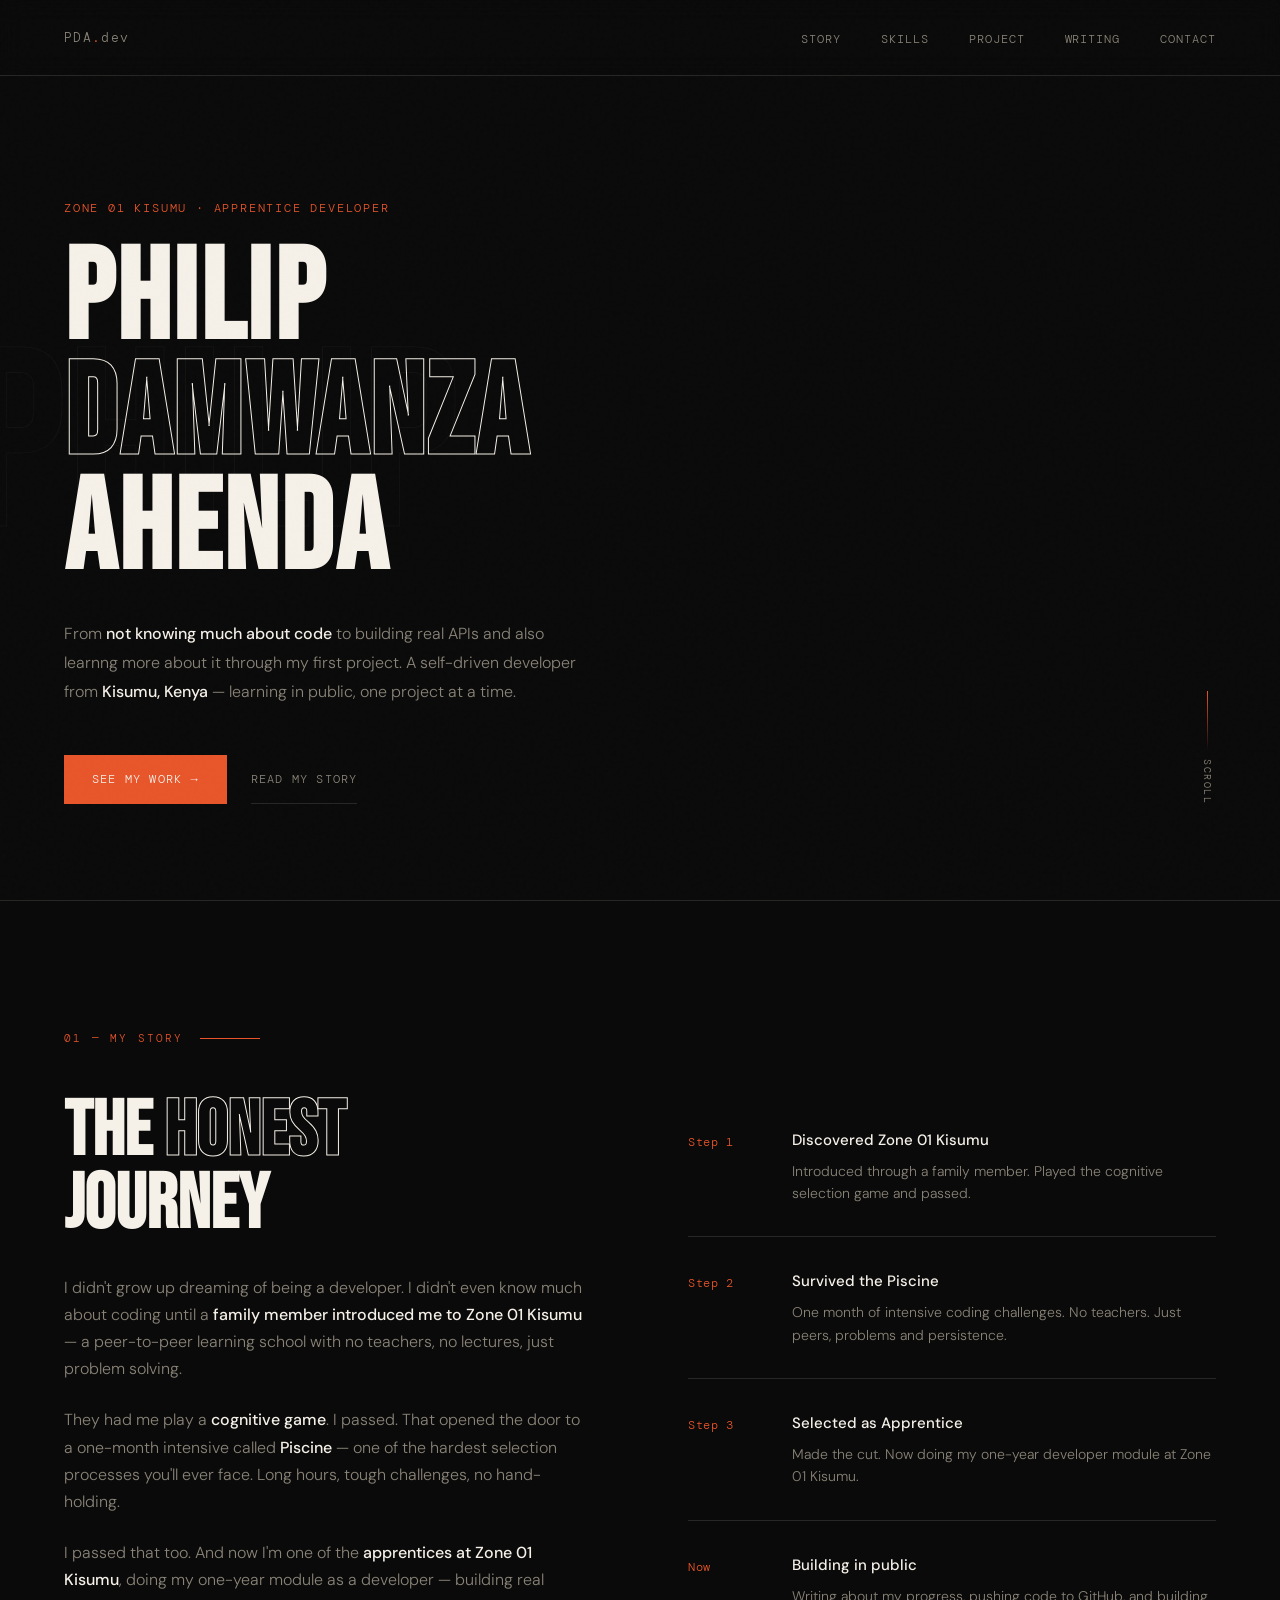
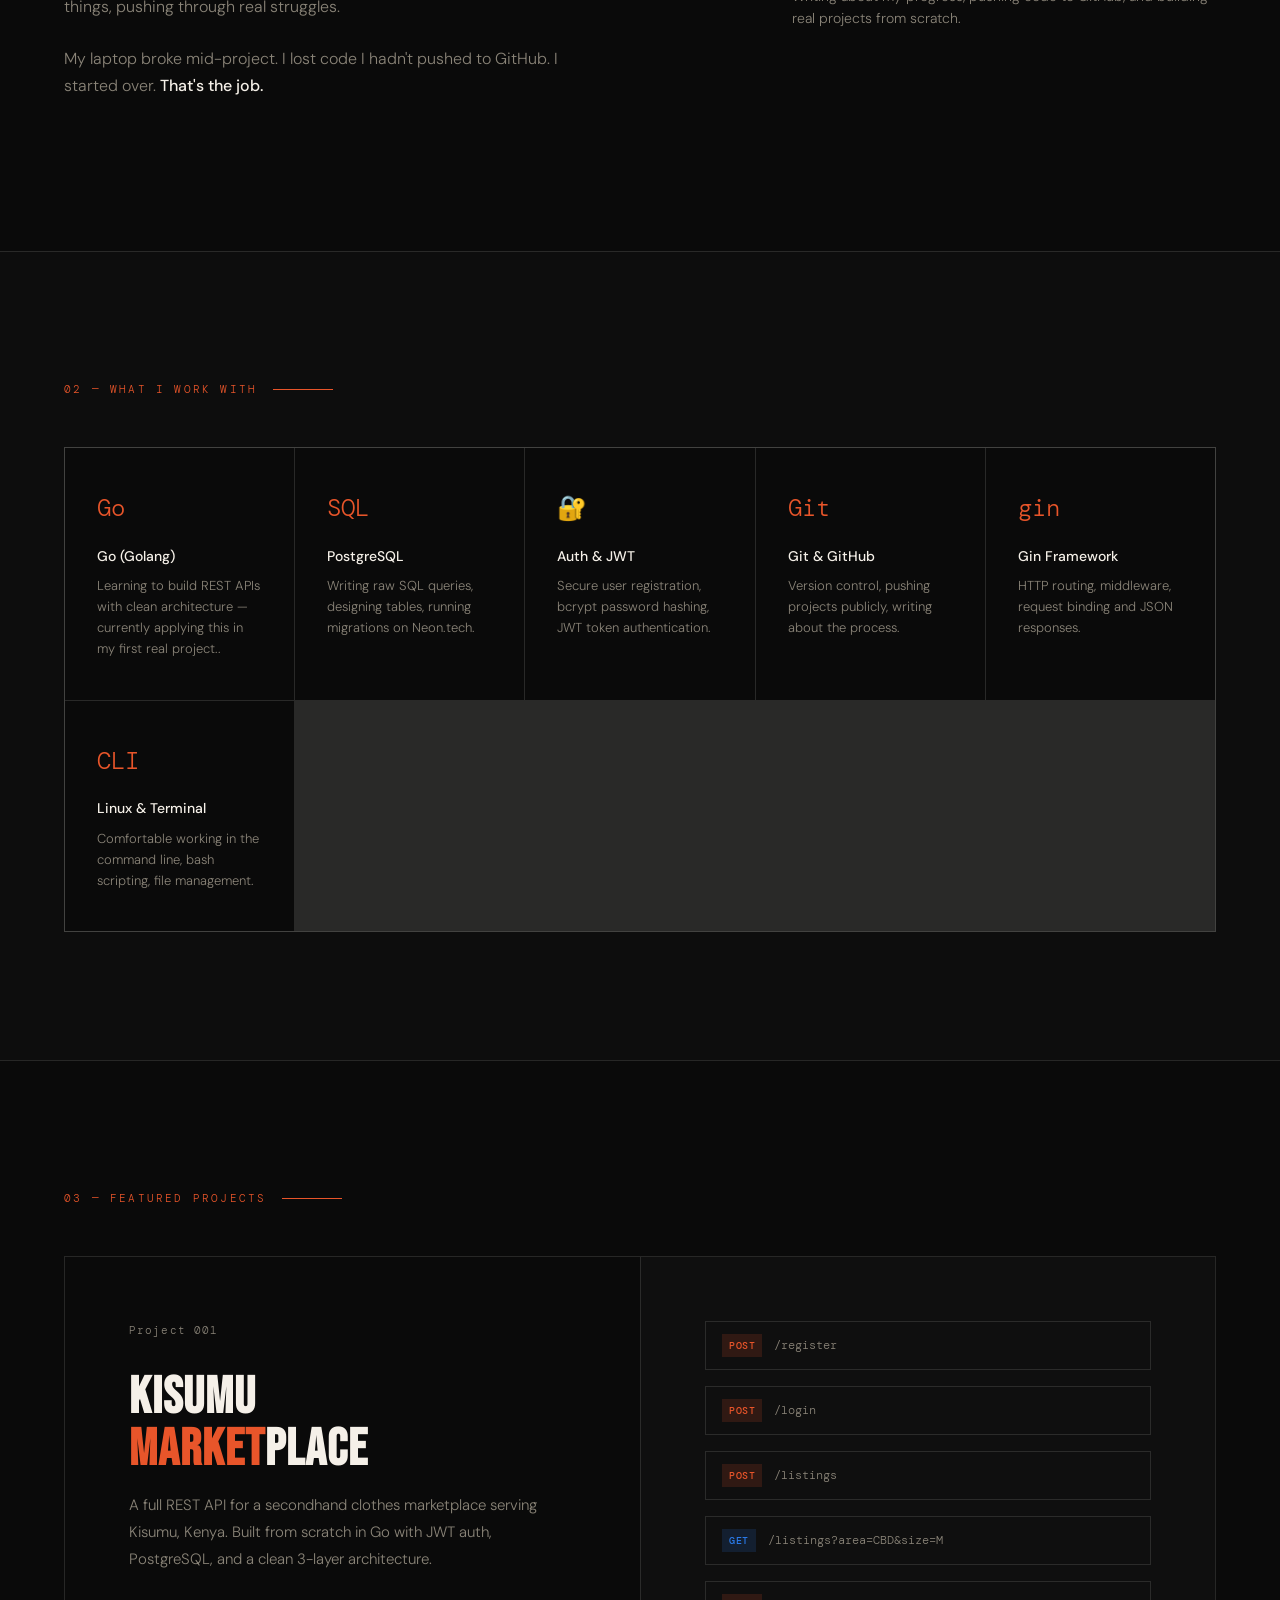
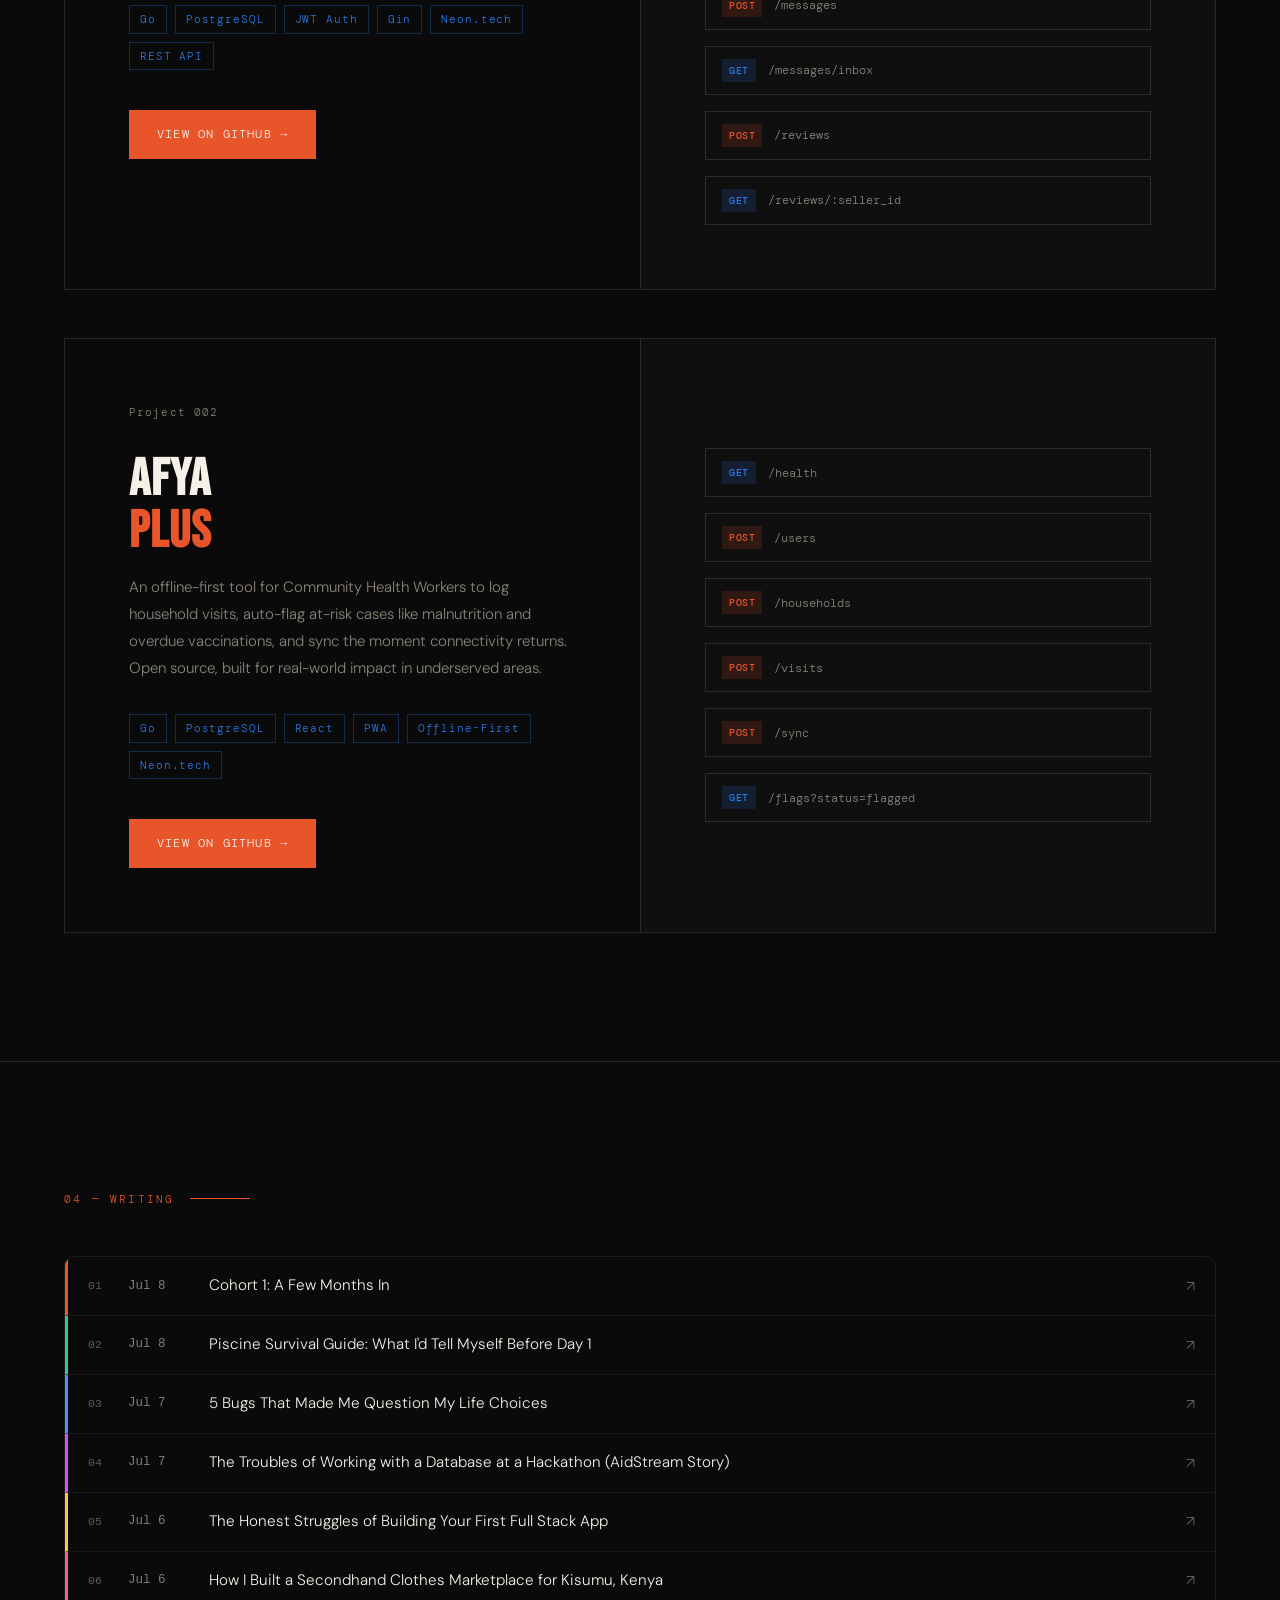
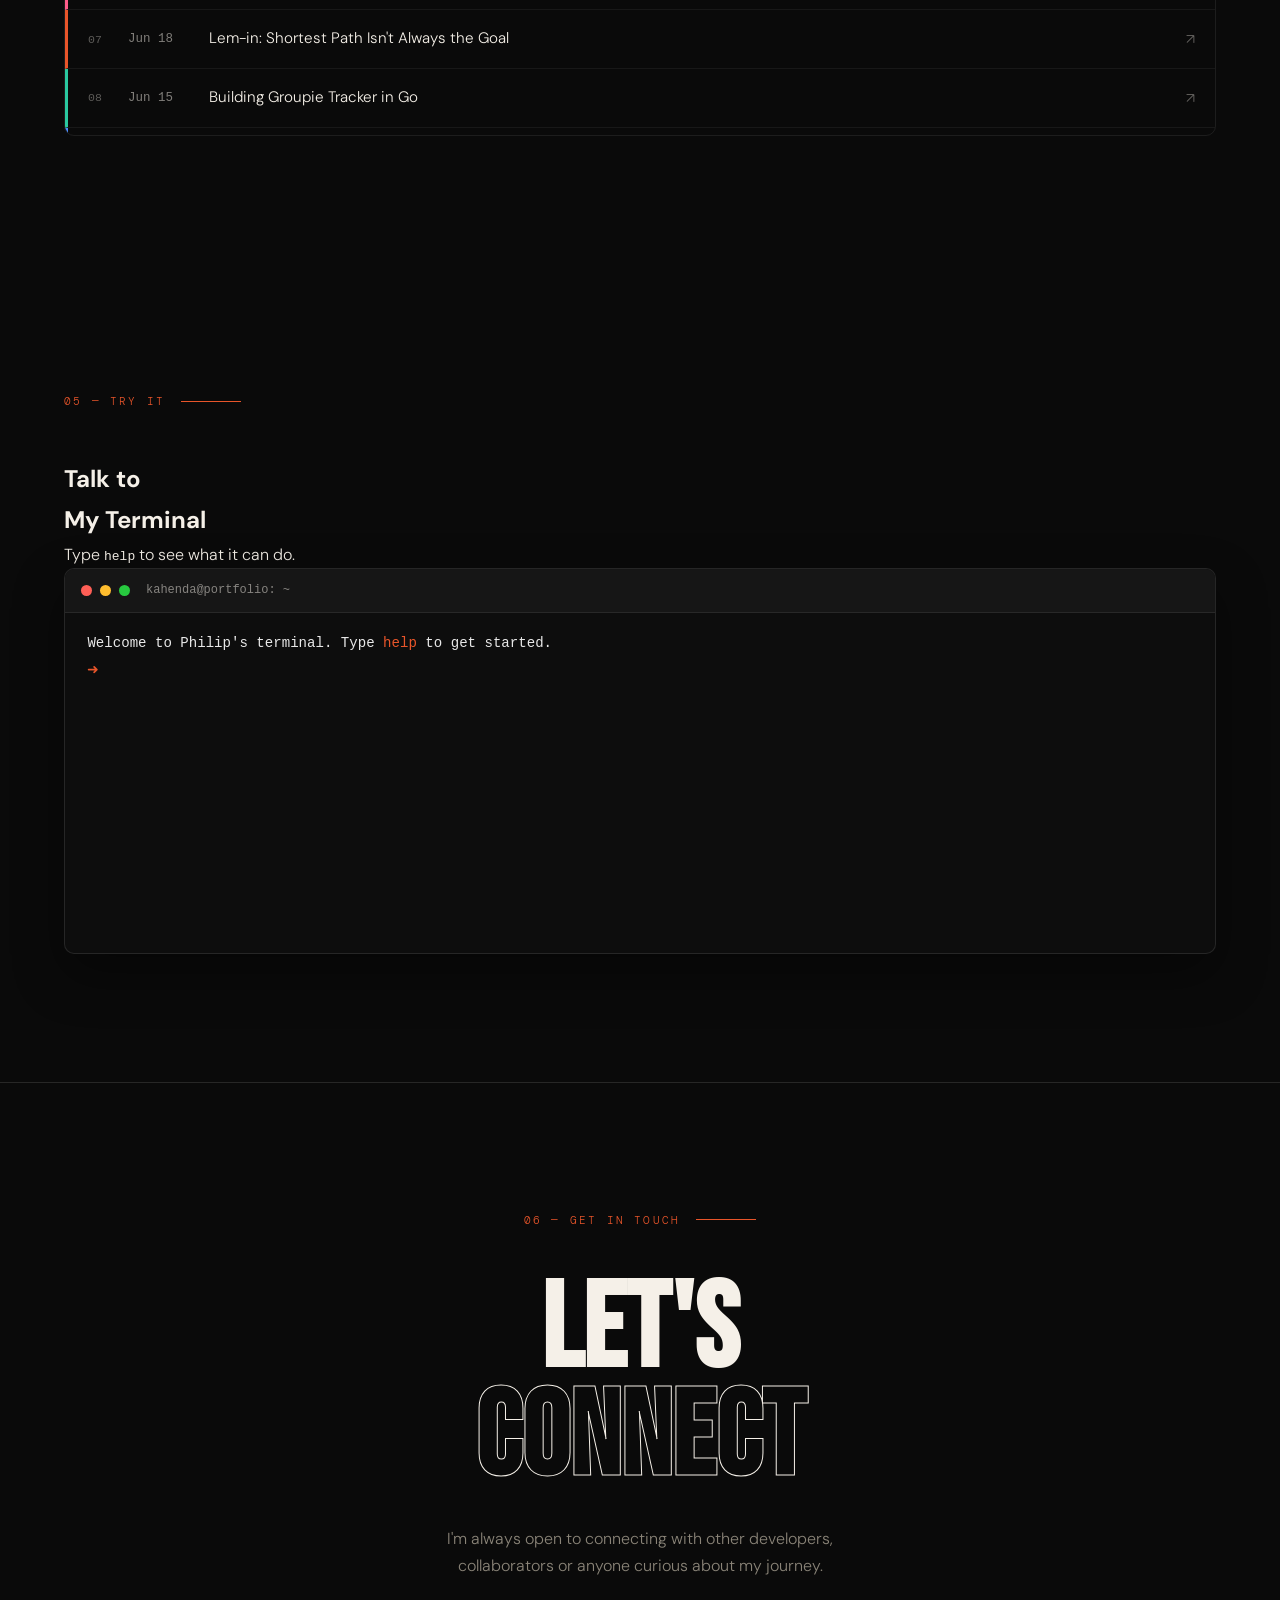
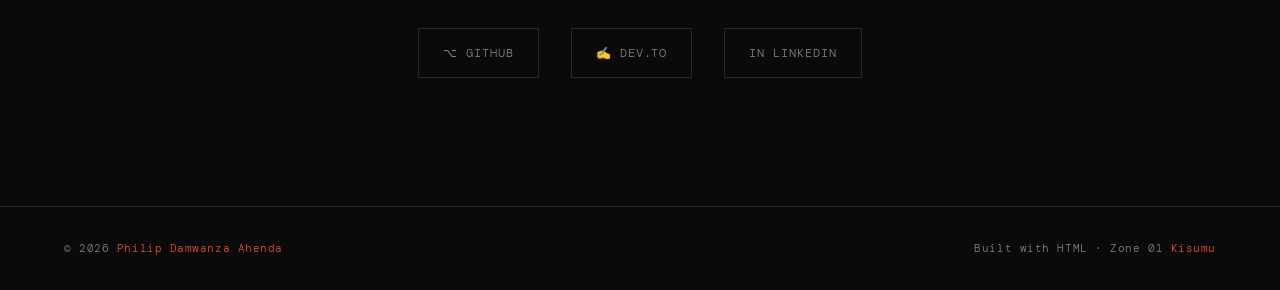
==== index.html @ f7039261 "Replace article card with colorful animated article list" ====
<!DOCTYPE html>
<html lang="en">
<head>
<meta charset="UTF-8">
<meta name="viewport" content="width=device-width, initial-scale=1.0">
<title>Philip Damwanza Ahenda — Developer</title>
<link href="https://fonts.googleapis.com/css2?family=Bebas+Neue&family=DM+Sans:ital,wght@0,300;0,400;0,500;1,300&family=DM+Mono:wght@400;500&display=swap" rel="stylesheet">
<style>
  *, *::before, *::after { margin: 0; padding: 0; box-sizing: border-box; }

  :root {
    --black: #0a0a0a;
    --white: #f5f0e8;
    --cream: #ede8dc;
    --accent: #e8552a;
    --accent2: #2a7ae8;
    --muted: #8a8478;
    --border: rgba(245,240,232,0.12);
  }

  html { scroll-behavior: smooth; }

  body {
    background: var(--black);
    color: var(--white);
    font-family: 'DM Sans', sans-serif;
    font-weight: 300;
    line-height: 1.7;
    overflow-x: hidden;
  }

  /* NOISE TEXTURE */
  body::before {
    content: '';
    position: fixed;
    inset: 0;
    background-image: url("data:image/svg+xml,%3Csvg viewBox='0 0 256 256' xmlns='http://www.w3.org/2000/svg'%3E%3Cfilter id='noise'%3E%3CfeTurbulence type='fractalNoise' baseFrequency='0.9' numOctaves='4' stitchTiles='stitch'/%3E%3C/filter%3E%3Crect width='100%25' height='100%25' filter='url(%23noise)' opacity='0.04'/%3E%3C/svg%3E");
    pointer-events: none;
    z-index: 999;
    opacity: 0.4;
  }

  /* NAV */
  nav {
    position: fixed;
    top: 0; left: 0; right: 0;
    z-index: 100;
    display: flex;
    justify-content: space-between;
    align-items: center;
    padding: 1.5rem 4rem;
    border-bottom: 1px solid var(--border);
    backdrop-filter: blur(12px);
    background: rgba(10,10,10,0.7);
  }

  .nav-logo {
    font-family: 'DM Mono', monospace;
    font-size: 13px;
    letter-spacing: 0.1em;
    color: var(--muted);
  }

  .nav-logo span { color: var(--accent); }

  nav ul {
    list-style: none;
    display: flex;
    gap: 2.5rem;
  }

  nav ul a {
    font-family: 'DM Mono', monospace;
    font-size: 12px;
    letter-spacing: 0.08em;
    color: var(--muted);
    text-decoration: none;
    text-transform: uppercase;
    transition: color 0.2s;
  }

  nav ul a:hover { color: var(--white); }

  /* HERO */
  .hero {
    min-height: 100vh;
    display: flex;
    flex-direction: column;
    justify-content: flex-end;
    padding: 0 4rem 6rem;
    position: relative;
    overflow: hidden;
  }

  .hero-bg-text {
    position: absolute;
    top: 50%;
    left: -2rem;
    transform: translateY(-50%);
    font-family: 'Bebas Neue', sans-serif;
    font-size: clamp(120px, 20vw, 280px);
    color: transparent;
    -webkit-text-stroke: 1px rgba(245,240,232,0.04);
    line-height: 1;
    pointer-events: none;
    white-space: nowrap;
    user-select: none;
  }

  .hero-tag {
    font-family: 'DM Mono', monospace;
    font-size: 12px;
    letter-spacing: 0.15em;
    color: var(--accent);
    text-transform: uppercase;
    margin-bottom: 1.5rem;
    opacity: 0;
    animation: fadeUp 0.8s ease 0.2s forwards;
  }

  .hero h1 {
    font-family: 'Bebas Neue', sans-serif;
    font-size: clamp(60px, 10vw, 130px);
    line-height: 0.9;
    letter-spacing: 0.02em;
    margin-bottom: 2rem;
    opacity: 0;
    animation: fadeUp 0.8s ease 0.4s forwards;
  }

  .hero h1 .line2 {
    color: transparent;
    -webkit-text-stroke: 1px var(--white);
  }

  .hero-desc {
    max-width: 520px;
    font-size: 16px;
    color: var(--muted);
    line-height: 1.8;
    margin-bottom: 3rem;
    opacity: 0;
    animation: fadeUp 0.8s ease 0.6s forwards;
  }

  .hero-desc strong { color: var(--white); font-weight: 500; }

  .hero-cta {
    display: flex;
    gap: 1.5rem;
    align-items: center;
    opacity: 0;
    animation: fadeUp 0.8s ease 0.8s forwards;
  }

  .btn-primary {
    display: inline-flex;
    align-items: center;
    gap: 8px;
    background: var(--accent);
    color: var(--white);
    padding: 14px 28px;
    font-family: 'DM Mono', monospace;
    font-size: 12px;
    letter-spacing: 0.1em;
    text-transform: uppercase;
    text-decoration: none;
    transition: transform 0.2s, background 0.2s;
  }

  .btn-primary:hover { transform: translateY(-2px); background: #d44420; }

  .btn-ghost {
    display: inline-flex;
    align-items: center;
    gap: 8px;
    color: var(--muted);
    padding: 14px 0;
    font-family: 'DM Mono', monospace;
    font-size: 12px;
    letter-spacing: 0.1em;
    text-transform: uppercase;
    text-decoration: none;
    border-bottom: 1px solid var(--border);
    transition: color 0.2s, border-color 0.2s;
  }

  .btn-ghost:hover { color: var(--white); border-color: var(--white); }

  .hero-scroll {
    position: absolute;
    right: 4rem;
    bottom: 6rem;
    display: flex;
    flex-direction: column;
    align-items: center;
    gap: 8px;
    opacity: 0;
    animation: fadeUp 0.8s ease 1s forwards;
  }

  .hero-scroll span {
    font-family: 'DM Mono', monospace;
    font-size: 10px;
    letter-spacing: 0.15em;
    color: var(--muted);
    text-transform: uppercase;
    writing-mode: vertical-rl;
  }

  .scroll-line {
    width: 1px;
    height: 60px;
    background: linear-gradient(to bottom, var(--accent), transparent);
    animation: scrollLine 2s ease infinite;
  }

  @keyframes scrollLine {
    0% { transform: scaleY(0); transform-origin: top; }
    50% { transform: scaleY(1); transform-origin: top; }
    51% { transform: scaleY(1); transform-origin: bottom; }
    100% { transform: scaleY(0); transform-origin: bottom; }
  }

  /* SECTIONS */
  section { padding: 8rem 4rem; }

  .section-label {
    font-family: 'DM Mono', monospace;
    font-size: 11px;
    letter-spacing: 0.2em;
    color: var(--accent);
    text-transform: uppercase;
    margin-bottom: 3rem;
    display: flex;
    align-items: center;
    gap: 1rem;
  }

  .section-label::after {
    content: '';
    flex: 1;
    max-width: 60px;
    height: 1px;
    background: var(--accent);
  }

  /* STORY */
  .story { border-top: 1px solid var(--border); }

  .story-grid {
    display: grid;
    grid-template-columns: 1fr 1fr;
    gap: 6rem;
    align-items: start;
  }

  .story h2 {
    font-family: 'Bebas Neue', sans-serif;
    font-size: clamp(48px, 6vw, 80px);
    line-height: 0.95;
    margin-bottom: 2rem;
  }

  .story h2 em {
    font-style: normal;
    color: transparent;
    -webkit-text-stroke: 1px var(--white);
  }

  .story-text p {
    color: var(--muted);
    margin-bottom: 1.5rem;
    font-size: 16px;
  }

  .story-text p strong { color: var(--white); font-weight: 500; }

  .timeline {
    display: flex;
    flex-direction: column;
    gap: 0;
  }

  .timeline-item {
    display: grid;
    grid-template-columns: 80px 1fr;
    gap: 1.5rem;
    padding: 2rem 0;
    border-bottom: 1px solid var(--border);
    position: relative;
  }

  .timeline-item:last-child { border-bottom: none; }

  .timeline-year {
    font-family: 'DM Mono', monospace;
    font-size: 12px;
    color: var(--accent);
    letter-spacing: 0.05em;
    padding-top: 4px;
  }

  .timeline-content h4 {
    font-size: 15px;
    font-weight: 500;
    margin-bottom: 0.4rem;
    color: var(--white);
  }

  .timeline-content p {
    font-size: 14px;
    color: var(--muted);
    line-height: 1.6;
  }

  /* SKILLS */
  .skills { border-top: 1px solid var(--border); background: rgba(255,255,255,0.01); }

  .skills-grid {
    display: grid;
    grid-template-columns: repeat(auto-fit, minmax(200px, 1fr));
    gap: 1px;
    background: var(--border);
    border: 1px solid var(--border);
    margin-top: 3rem;
  }

  .skill-card {
    background: var(--black);
    padding: 2.5rem 2rem;
    transition: background 0.2s;
  }

  .skill-card:hover { background: rgba(232,85,42,0.05); }

  .skill-icon {
    font-family: 'DM Mono', monospace;
    font-size: 24px;
    color: var(--accent);
    margin-bottom: 1rem;
  }

  .skill-card h4 {
    font-size: 14px;
    font-weight: 500;
    margin-bottom: 0.5rem;
  }

  .skill-card p {
    font-size: 13px;
    color: var(--muted);
    line-height: 1.6;
  }

  /* PROJECT */
  .project { border-top: 1px solid var(--border); }

  .project-card {
    border: 1px solid var(--border);
    display: grid;
    grid-template-columns: 1fr 1fr;
    overflow: hidden;
    transition: border-color 0.3s;
  }

  .project-card:hover { border-color: rgba(232,85,42,0.4); }

  .project-info { padding: 4rem; }

  .project-number {
    font-family: 'DM Mono', monospace;
    font-size: 11px;
    color: var(--muted);
    letter-spacing: 0.1em;
    margin-bottom: 2rem;
  }

  .project-info h3 {
    font-family: 'Bebas Neue', sans-serif;
    font-size: 52px;
    line-height: 1;
    margin-bottom: 1rem;
    letter-spacing: 0.02em;
  }

  .project-info h3 span { color: var(--accent); }

  .project-info p {
    font-size: 15px;
    color: var(--muted);
    line-height: 1.8;
    margin-bottom: 2rem;
  }

  .project-tags {
    display: flex;
    flex-wrap: wrap;
    gap: 8px;
    margin-bottom: 2.5rem;
  }

  .tag {
    font-family: 'DM Mono', monospace;
    font-size: 11px;
    letter-spacing: 0.08em;
    color: var(--accent2);
    border: 1px solid rgba(42,122,232,0.3);
    padding: 4px 10px;
  }

  .project-visual {
    background: rgba(255,255,255,0.02);
    border-left: 1px solid var(--border);
    padding: 4rem;
    display: flex;
    flex-direction: column;
    justify-content: center;
    gap: 1rem;
  }

  .api-route {
    display: flex;
    align-items: center;
    gap: 12px;
    padding: 12px 16px;
    border: 1px solid var(--border);
    font-family: 'DM Mono', monospace;
    font-size: 12px;
    transition: border-color 0.2s, background 0.2s;
  }

  .api-route:hover {
    border-color: rgba(232,85,42,0.3);
    background: rgba(232,85,42,0.03);
  }

  .method {
    font-size: 10px;
    letter-spacing: 0.05em;
    padding: 3px 7px;
    font-weight: 500;
  }

  .method.post { background: rgba(232,85,42,0.15); color: var(--accent); }
  .method.get { background: rgba(42,122,232,0.15); color: var(--accent2); }

  .route-path { color: var(--muted); font-size: 12px; }

  /* ARTICLE */
  .article { border-top: 1px solid var(--border); }

  .article-card {
    border: 1px solid var(--border);
    padding: 4rem;
    display: grid;
    grid-template-columns: 1fr auto;
    gap: 4rem;
    align-items: center;
    transition: border-color 0.3s;
  }

  .article-card:hover { border-color: rgba(232,85,42,0.4); }

  .article-meta {
    font-family: 'DM Mono', monospace;
    font-size: 11px;
    color: var(--accent);
    letter-spacing: 0.1em;
    text-transform: uppercase;
    margin-bottom: 1.5rem;
  }

  .article-card h3 {
    font-family: 'Bebas Neue', sans-serif;
    font-size: 42px;
    line-height: 1.1;
    margin-bottom: 1rem;
    max-width: 600px;
  }

  .article-card p {
    color: var(--muted);
    font-size: 15px;
    max-width: 500px;
  }

  .article-links {
    display: flex;
    flex-direction: column;
    gap: 1rem;
  }

  .article-link {
    display: flex;
    align-items: center;
    gap: 10px;
    font-family: 'DM Mono', monospace;
    font-size: 11px;
    letter-spacing: 0.08em;
    color: var(--muted);
    text-decoration: none;
    text-transform: uppercase;
    padding: 12px 20px;
    border: 1px solid var(--border);
    white-space: nowrap;
    transition: color 0.2s, border-color 0.2s;
  }

  .article-link:hover { color: var(--white); border-color: var(--white); }

  /* CONTACT */
  .contact {
    border-top: 1px solid var(--border);
    text-align: center;
    padding: 8rem 4rem;
  }

  .contact h2 {
    font-family: 'Bebas Neue', sans-serif;
    font-size: clamp(60px, 10vw, 120px);
    line-height: 0.9;
    margin-bottom: 2rem;
  }

  .contact h2 span {
    color: transparent;
    -webkit-text-stroke: 1px var(--white);
  }

  .contact p {
    color: var(--muted);
    font-size: 16px;
    max-width: 400px;
    margin: 0 auto 3rem;
  }

  .social-links {
    display: flex;
    justify-content: center;
    gap: 2rem;
    flex-wrap: wrap;
  }

  .social-link {
    display: flex;
    align-items: center;
    gap: 10px;
    font-family: 'DM Mono', monospace;
    font-size: 12px;
    letter-spacing: 0.08em;
    color: var(--muted);
    text-decoration: none;
    text-transform: uppercase;
    padding: 14px 24px;
    border: 1px solid var(--border);
    transition: color 0.2s, border-color 0.2s, transform 0.2s;
  }

  .social-link:hover {
    color: var(--white);
    border-color: var(--accent);
    transform: translateY(-3px);
  }

  /* FOOTER */
  footer {
    border-top: 1px solid var(--border);
    padding: 2rem 4rem;
    display: flex;
    justify-content: space-between;
    align-items: center;
  }

  footer p {
    font-family: 'DM Mono', monospace;
    font-size: 11px;
    color: var(--muted);
    letter-spacing: 0.05em;
  }

  footer span { color: var(--accent); }

  /* ANIMATIONS */
  @keyframes fadeUp {
    from { opacity: 0; transform: translateY(30px); }
    to { opacity: 1; transform: translateY(0); }
  }

  .reveal {
    opacity: 0;
    transform: translateY(40px);
    transition: opacity 0.8s ease, transform 0.8s ease;
  }

  .reveal.visible {
    opacity: 1;
    transform: translateY(0);
  }

  /* MOBILE */
  @media (max-width: 768px) {
    nav { padding: 1.2rem 1.5rem; }
    nav ul { display: none; }
    .hero { padding: 0 1.5rem 4rem; }
    section { padding: 5rem 1.5rem; }
    .story-grid { grid-template-columns: 1fr; gap: 3rem; }
    .project-card { grid-template-columns: 1fr; }
    .project-visual { border-left: none; border-top: 1px solid var(--border); }
    .article-card { grid-template-columns: 1fr; gap: 2rem; }
    .article-links { flex-direction: row; flex-wrap: wrap; }
    footer { flex-direction: column; gap: 1rem; text-align: center; }
    .hero-scroll { display: none; }
  }
.terminal-wrap {
  background: #0d0d0d;
  border: 1px solid rgba(255,255,255,0.1);
  border-radius: 10px;
  overflow: hidden;
  font-family: 'Courier New', monospace;
  box-shadow: 0 20px 50px rgba(0,0,0,0.4);
}
.terminal-bar {
  display: flex;
  align-items: center;
  gap: 0.5rem;
  padding: 0.7rem 1rem;
  background: #161616;
  border-bottom: 1px solid rgba(255,255,255,0.08);
}
.terminal-dot { width: 11px; height: 11px; border-radius: 50%; }
.terminal-dot.red { background: #ff5f56; }
.terminal-dot.yellow { background: #ffbd2e; }
.terminal-dot.green { background: #27c93f; }
.terminal-title { margin-left: 0.5rem; font-size: 0.75rem; opacity: 0.5; }
.terminal-body {
  padding: 1.2rem 1.4rem;
  height: 340px;
  overflow-y: auto;
  font-size: 0.88rem;
  line-height: 1.6;
  color: #e8e8e8;
}
.terminal-line { margin-bottom: 0.3rem; white-space: pre-wrap; }
.terminal-prompt-line { display: flex; align-items: center; gap: 0.5rem; }
.terminal-prompt-symbol { color: #e8552a; flex-shrink: 0; }
.terminal-input {
  background: transparent; border: none; outline: none;
  color: #e8e8e8; font-family: inherit; font-size: inherit;
  flex: 1; caret-color: #e8552a;
}
.terminal-output-link { color: #e8552a; text-decoration: none; }
.terminal-output-link:hover { text-decoration: underline; }
.terminal-hint { opacity: 0.4; font-size: 0.78rem; margin-top: 0.6rem; }
.terminal-body::-webkit-scrollbar { width: 6px; }
.terminal-body::-webkit-scrollbar-thumb { background: rgba(232,85,42,0.4); border-radius: 3px; }
.article-list {
  max-height: 480px;
  overflow-y: auto;
  border: 1px solid rgba(255,255,255,0.08);
  border-radius: 10px;
}
.article-list-item {
  display: flex;
  align-items: center;
  gap: 1rem;
  padding: 1rem 1.25rem;
  border-bottom: 1px solid rgba(255,255,255,0.06);
  border-left: 3px solid transparent;
  text-decoration: none;
  color: inherit;
  opacity: 0;
  transform: translateX(-10px);
  animation: articleFadeIn 0.5s ease forwards;
  transition: background 0.25s ease, border-left-color 0.25s ease, transform 0.2s ease, padding-left 0.2s ease;
}
.article-list-item:last-child { border-bottom: none; }
.article-list-item:nth-child(1)  { animation-delay: 0.02s; }
.article-list-item:nth-child(2)  { animation-delay: 0.06s; }
.article-list-item:nth-child(3)  { animation-delay: 0.10s; }
.article-list-item:nth-child(4)  { animation-delay: 0.14s; }
.article-list-item:nth-child(5)  { animation-delay: 0.18s; }
.article-list-item:nth-child(6)  { animation-delay: 0.22s; }
.article-list-item:nth-child(7)  { animation-delay: 0.26s; }
.article-list-item:nth-child(8)  { animation-delay: 0.30s; }
.article-list-item:nth-child(9)  { animation-delay: 0.34s; }
.article-list-item:nth-child(10) { animation-delay: 0.38s; }
.article-list-item:nth-child(11) { animation-delay: 0.42s; }
.article-list-item:nth-child(12) { animation-delay: 0.46s; }
.article-list-item:nth-child(13) { animation-delay: 0.50s; }
.article-list-item:nth-child(14) { animation-delay: 0.54s; }

@keyframes articleFadeIn {
  to { opacity: 1; transform: translateX(0); }
}

.article-list-item:nth-child(6n+1) { border-left-color: #e8552a; }
.article-list-item:nth-child(6n+2) { border-left-color: #2ac9a0; }
.article-list-item:nth-child(6n+3) { border-left-color: #4d8dff; }
.article-list-item:nth-child(6n+4) { border-left-color: #d94dff; }
.article-list-item:nth-child(6n+5) { border-left-color: #ffc93c; }
.article-list-item:nth-child(6n+0) { border-left-color: #ff5c8a; }

.article-list-item:hover {
  background: rgba(255,255,255,0.04);
  padding-left: 1.6rem;
  transform: translateX(2px);
}

.article-list-num {
  flex-shrink: 0;
  width: 24px;
  font-size: 0.72rem;
  font-family: monospace;
  opacity: 0.35;
}
.article-list-date {
  flex-shrink: 0;
  width: 65px;
  font-size: 0.78rem;
  opacity: 0.5;
  font-family: monospace;
}
.article-list-title {
  flex: 1;
  font-size: 0.95rem;
}
.article-list-arrow {
  flex-shrink: 0;
  opacity: 0.4;
  font-size: 0.9rem;
  transition: transform 0.2s ease, opacity 0.2s ease;
}
.article-list-item:hover .article-list-arrow {
  opacity: 1;
  transform: translateX(3px);
}
.article-list::-webkit-scrollbar { width: 6px; }
.article-list::-webkit-scrollbar-thumb { background: rgba(232,85,42,0.4); border-radius: 3px; }
</style>
</head>
<body>

<nav>
  <div class="nav-logo">PDA<span>.</span>dev</div>
  <ul>
    <li><a href="#story">Story</a></li>
    <li><a href="#skills">Skills</a></li>
    <li><a href="#project">Project</a></li>
    <li><a href="#writing">Writing</a></li>
    <li><a href="#contact">Contact</a></li>
  </ul>
</nav>

<!-- HERO -->
<section class="hero">
  <div class="hero-bg-text">PHILIP</div>
  <div class="hero-tag">Zone 01 Kisumu · Apprentice Developer</div>
  <h1>
    Philip<br>
    <span class="line2">Damwanza</span><br>
    Ahenda
  </h1>
  <p class="hero-desc">
    From <strong>not knowing much about code</strong> to building real APIs and also learnng more about it through my first project.
    A self-driven developer from <strong>Kisumu, Kenya</strong> — learning in public, one project at a time.
  </p>
  <div class="hero-cta">
    <a href="#project" class="btn-primary">See my work →</a>
    <a href="#story" class="btn-ghost">Read my story</a>
  </div>
  <div class="hero-scroll">
    <div class="scroll-line"></div>
    <span>Scroll</span>
  </div>
</section>

<!-- STORY -->
<section class="story" id="story">
  <div class="section-label">01 — My Story</div>
  <div class="story-grid">
    <div>
      <h2>The <em>Honest</em><br>Journey</h2>
      <div class="story-text">
        <p>I didn't grow up dreaming of being a developer. I didn't even know much about coding until a <strong>family member introduced me to Zone 01 Kisumu</strong> — a peer-to-peer learning school with no teachers, no lectures, just problem solving.</p>
        <p>They had me play a <strong>cognitive game</strong>. I passed. That opened the door to a one-month intensive called <strong>Piscine</strong> — one of the hardest selection processes you'll ever face. Long hours, tough challenges, no hand-holding.</p>
        <p>I passed that too. And now I'm one of the <strong>apprentices at Zone 01 Kisumu</strong>, doing my one-year module as a developer — building real things, pushing through real struggles.</p>
        <p>My laptop broke mid-project. I lost code I hadn't pushed to GitHub. I started over. <strong>That's the job.</strong></p>
      </div>
    </div>
    <div class="timeline reveal">
      <div class="timeline-item">
        <div class="timeline-year">Step 1</div>
        <div class="timeline-content">
          <h4>Discovered Zone 01 Kisumu</h4>
          <p>Introduced through a family member. Played the cognitive selection game and passed.</p>
        </div>
      </div>
      <div class="timeline-item">
        <div class="timeline-year">Step 2</div>
        <div class="timeline-content">
          <h4>Survived the Piscine</h4>
          <p>One month of intensive coding challenges. No teachers. Just peers, problems and persistence.</p>
        </div>
      </div>
      <div class="timeline-item">
        <div class="timeline-year">Step 3</div>
        <div class="timeline-content">
          <h4>Selected as Apprentice</h4>
          <p>Made the cut. Now doing my one-year developer module at Zone 01 Kisumu.</p>
        </div>
      </div>
      <div class="timeline-item">
        <div class="timeline-year">Now</div>
        <div class="timeline-content">
          <h4>Building in public</h4>
          <p>Writing about my progress, pushing code to GitHub, and building real projects from scratch.</p>
        </div>
      </div>
    </div>
  </div>
</section>

<!-- SKILLS -->
<section class="skills" id="skills">
  <div class="section-label">02 — What I Work With</div>
  <div class="skills-grid reveal">
    <div class="skill-card">
      <div class="skill-icon">Go</div>
      <h4>Go (Golang)</h4>
      <p>Learning to build REST APIs with clean architecture — currently applying this in my first real project..</p>
    </div>
    <div class="skill-card">
      <div class="skill-icon">SQL</div>
      <h4>PostgreSQL</h4>
      <p>Writing raw SQL queries, designing tables, running migrations on Neon.tech.</p>
    </div>
    <div class="skill-card">
      <div class="skill-icon">🔐</div>
      <h4>Auth & JWT</h4>
      <p>Secure user registration, bcrypt password hashing, JWT token authentication.</p>
    </div>
    <div class="skill-card">
      <div class="skill-icon">Git</div>
      <h4>Git & GitHub</h4>
      <p>Version control, pushing projects publicly, writing about the process.</p>
    </div>
    <div class="skill-card">
      <div class="skill-icon">gin</div>
      <h4>Gin Framework</h4>
      <p>HTTP routing, middleware, request binding and JSON responses.</p>
    </div>
    <div class="skill-card">
      <div class="skill-icon">CLI</div>
      <h4>Linux & Terminal</h4>
      <p>Comfortable working in the command line, bash scripting, file management.</p>
    </div>
  </div>
</section>

<!-- PROJECT -->
<section class="project" id="project">
  <div class="section-label">03 — Featured Projects</div>
  <div class="project-card reveal">
    <div class="project-info">
      <div class="project-number">Project 001</div>
      <h3>Kisumu<br><span>Market</span>place</h3>
      <p>A full REST API for a secondhand clothes marketplace serving Kisumu, Kenya. Built from scratch in Go with JWT auth, PostgreSQL, and a clean 3-layer architecture.</p>
      <div class="project-tags">
        <span class="tag">Go</span>
        <span class="tag">PostgreSQL</span>
        <span class="tag">JWT Auth</span>
        <span class="tag">Gin</span>
        <span class="tag">Neon.tech</span>
        <span class="tag">REST API</span>
      </div>
      <a href="https://github.com/kahenda/market-place" target="_blank" class="btn-primary">View on GitHub →</a>
    </div>
    <div class="project-visual">
      <div class="api-route"><span class="method post">POST</span><span class="route-path">/register</span></div>
      <div class="api-route"><span class="method post">POST</span><span class="route-path">/login</span></div>
      <div class="api-route"><span class="method post">POST</span><span class="route-path">/listings</span></div>
      <div class="api-route"><span class="method get">GET</span><span class="route-path">/listings?area=CBD&size=M</span></div>
      <div class="api-route"><span class="method post">POST</span><span class="route-path">/messages</span></div>
      <div class="api-route"><span class="method get">GET</span><span class="route-path">/messages/inbox</span></div>
      <div class="api-route"><span class="method post">POST</span><span class="route-path">/reviews</span></div>
      <div class="api-route"><span class="method get">GET</span><span class="route-path">/reviews/:seller_id</span></div>
    </div>
  </div>
<div class="project-card reveal" style="margin-top: 3rem;">
  <div class="project-info">
    <div class="project-number">Project 002</div>
    <h3>Afya<br><span>Plus</span></h3>
    <p>An offline-first tool for Community Health Workers to log household visits, auto-flag at-risk cases like malnutrition and overdue vaccinations, and sync the moment connectivity returns. Open source, built for real-world impact in underserved areas.</p>
    <div class="project-tags">
      <span class="tag">Go</span>
      <span class="tag">PostgreSQL</span>
      <span class="tag">React</span>
      <span class="tag">PWA</span>
      <span class="tag">Offline-First</span>
      <span class="tag">Neon.tech</span>
    </div>
    <a href="https://github.com/kahenda/afya-plus" target="_blank" class="btn-primary">View on GitHub →</a>
  </div>
  <div class="project-visual">
    <div class="api-route"><span class="method get">GET</span><span class="route-path">/health</span></div>
    <div class="api-route"><span class="method post">POST</span><span class="route-path">/users</span></div>
    <div class="api-route"><span class="method post">POST</span><span class="route-path">/households</span></div>
    <div class="api-route"><span class="method post">POST</span><span class="route-path">/visits</span></div>
    <div class="api-route"><span class="method post">POST</span><span class="route-path">/sync</span></div>
    <div class="api-route"><span class="method get">GET</span><span class="route-path">/flags?status=flagged</span></div>
  </div>
</div>
</section>

<!-- ARTICLE -->
<!-- ARTICLE -->
<section class="article" id="writing">
  <div class="section-label">04 — Writing</div>
  <div class="article-list reveal">
    <a href="https://dev.to/kahenda/cohort-1-a-few-months-in" target="_blank" class="article-list-item">
      <span class="article-list-num">01</span>
      <span class="article-list-date">Jul 8</span>
      <span class="article-list-title">Cohort 1: A Few Months In</span>
      <span class="article-list-arrow">↗</span>
    </a>
    <a href="https://dev.to/kahenda/piscine-survival-guide-what-id-tell-myself-before-day-1" target="_blank" class="article-list-item">
      <span class="article-list-num">02</span>
      <span class="article-list-date">Jul 8</span>
      <span class="article-list-title">Piscine Survival Guide: What I'd Tell Myself Before Day 1</span>
      <span class="article-list-arrow">↗</span>
    </a>
    <a href="https://dev.to/kahenda" target="_blank" class="article-list-item">
      <span class="article-list-num">03</span>
      <span class="article-list-date">Jul 7</span>
      <span class="article-list-title">5 Bugs That Made Me Question My Life Choices</span>
      <span class="article-list-arrow">↗</span>
    </a>
    <a href="https://dev.to/kahenda" target="_blank" class="article-list-item">
      <span class="article-list-num">04</span>
      <span class="article-list-date">Jul 7</span>
      <span class="article-list-title">The Troubles of Working with a Database at a Hackathon (AidStream Story)</span>
      <span class="article-list-arrow">↗</span>
    </a>
    <a href="https://dev.to/kahenda" target="_blank" class="article-list-item">
      <span class="article-list-num">05</span>
      <span class="article-list-date">Jul 6</span>
      <span class="article-list-title">The Honest Struggles of Building Your First Full Stack App</span>
      <span class="article-list-arrow">↗</span>
    </a>
    <a href="https://dev.to/kahenda" target="_blank" class="article-list-item">
      <span class="article-list-num">06</span>
      <span class="article-list-date">Jul 6</span>
      <span class="article-list-title">How I Built a Secondhand Clothes Marketplace for Kisumu, Kenya</span>
      <span class="article-list-arrow">↗</span>
    </a>
    <a href="https://dev.to/kahenda" target="_blank" class="article-list-item">
      <span class="article-list-num">07</span>
      <span class="article-list-date">Jun 18</span>
      <span class="article-list-title">Lem-in: Shortest Path Isn't Always the Goal</span>
      <span class="article-list-arrow">↗</span>
    </a>
    <a href="https://dev.to/kahenda" target="_blank" class="article-list-item">
      <span class="article-list-num">08</span>
      <span class="article-list-date">Jun 15</span>
      <span class="article-list-title">Building Groupie Tracker in Go</span>
      <span class="article-list-arrow">↗</span>
    </a>
    <a href="https://dev.to/kahenda" target="_blank" class="article-list-item">
      <span class="article-list-num">09</span>
      <span class="article-list-date">Jun 15</span>
      <span class="article-list-title">Lightning Network and Its Integration to Bitcoin</span>
      <span class="article-list-arrow">↗</span>
    </a>
    <a href="https://dev.to/kahenda" target="_blank" class="article-list-item">
      <span class="article-list-num">10</span>
      <span class="article-list-date">Jun 15</span>
      <span class="article-list-title">The Lightning Network: Bitcoin, But Fast</span>
      <span class="article-list-arrow">↗</span>
    </a>
    <a href="https://dev.to/kahenda" target="_blank" class="article-list-item">
      <span class="article-list-num">11</span>
      <span class="article-list-date">Jun 4</span>
      <span class="article-list-title">Why React Components Will Change How You Think About UI</span>
      <span class="article-list-arrow">↗</span>
    </a>
    <a href="https://dev.to/kahenda" target="_blank" class="article-list-item">
      <span class="article-list-num">12</span>
      <span class="article-list-date">Jun 4</span>
      <span class="article-list-title">React Components: The Building Blocks You Need to Know</span>
      <span class="article-list-arrow">↗</span>
    </a>
    <a href="https://dev.to/kahenda" target="_blank" class="article-list-item">
      <span class="article-list-num">13</span>
      <span class="article-list-date">Jun 2</span>
      <span class="article-list-title">Learning How Docker Works</span>
      <span class="article-list-arrow">↗</span>
    </a>
    <a href="https://dev.to/kahenda/how-i-managed-to-push-my-work-to-my-public-github-profile-from-my-gitea-profile-2784" target="_blank" class="article-list-item">
      <span class="article-list-num">14</span>
      <span class="article-list-date">May 18</span>
      <span class="article-list-title">How I Managed to Push My Work to My Public GitHub Profile From My Gitea Profile</span>
      <span class="article-list-arrow">↗</span>
    </a>
  </div>
</section>

<!-- TERMINAL -->
<section class="terminal-section" id="terminal">
  <div class="section-label">05 — Try It</div>
  <h2>Talk to<br><span>My Terminal</span></h2>
  <p>Type <code>help</code> to see what it can do.</p>
  <div class="terminal-wrap reveal">
    <div class="terminal-bar">
      <span class="terminal-dot red"></span>
      <span class="terminal-dot yellow"></span>
      <span class="terminal-dot green"></span>
      <span class="terminal-title">kahenda@portfolio: ~</span>
    </div>
    <div class="terminal-body" id="terminalBody">
      <div class="terminal-line">Welcome to Philip's terminal. Type <span style="color:#e8552a">help</span> to get started.</div>
      <div class="terminal-prompt-line">
        <span class="terminal-prompt-symbol">➜</span>
        <input type="text" id="terminalInput" class="terminal-input" autocomplete="off" spellcheck="false" />
      </div>
    </div>
  </div>
</section>

<script>
(function() {
  const body = document.getElementById('terminalBody');
  const input = document.getElementById('terminalInput');

  const commands = {
    help: () => `Available commands:
  whoami     - who I am
  skills     - what I work with
  projects   - things I've built
  articles   - my writing
  contact    - how to reach me
  sudo       - try it
  clear      - clear the terminal`,

    whoami: () => `Philip Damwanza Ahenda
Apprentice Developer @ Zone01 Kisumu, Cohort 1
Based in Kisumu, Kenya — building real projects, not tutorials.`,

    skills: () => `Go · React · PostgreSQL · Tailwind CSS · Docker
JWT Auth · REST APIs · SQLite · Git`,

    projects: () => `001 — Kisumu Marketplace
      Full-stack secondhand clothes marketplace. Go, PostgreSQL, React.
      → github.com/kahenda/market-place

002 — Afya Plus
      Offline-first tool for Community Health Workers. Go, React, PWA.
      → github.com/kahenda/afya-plus`,

    articles: () => `14 articles and counting on Dev.to.
→ dev.to/kahenda`,

    contact: () => `GitHub  → github.com/kahenda
Dev.to  → dev.to/kahenda
Scroll down to the contact section, or just email me from there.`,

    sudo: () => `Nice try. Permission denied — but I appreciate the confidence.`,
  };

  function printLine(text) {
    const line = document.createElement('div');
    line.className = 'terminal-line';
    line.textContent = text;
    body.insertBefore(line, input.parentElement);
  }

  function runCommand(raw) {
    const cmd = raw.trim().toLowerCase();
    printLine('➜ ' + raw);
    if (cmd === '') return;
    if (cmd === 'clear') {
      body.innerHTML = '';
      body.appendChild(input.parentElement);
      return;
    }
    if (commands[cmd]) {
      printLine(commands[cmd]());
    } else {
      printLine(`command not found: ${cmd}  (type "help" for a list)`);
    }
    body.scrollTop = body.scrollHeight;
  }

  input.addEventListener('keydown', function(e) {
    if (e.key === 'Enter') {
      runCommand(input.value);
      input.value = '';
    }
  });

  document.querySelector('.terminal-wrap').addEventListener('click', () => input.focus());
})();
</script>
<!-- CONTACT -->
<section class="contact" id="contact">
  <div class="section-label" style="justify-content:center;">06 — Get In Touch</div>
  <h2>Let's<br><span>Connect</span></h2>
  <p>I'm always open to connecting with other developers, collaborators or anyone curious about my journey.</p>
  <div class="social-links">
    <a href="https://github.com/kahenda" target="_blank" class="social-link">⌥ GitHub</a>
    <a href="https://dev.to/kahenda" target="_blank" class="social-link">✍ Dev.to</a>
    <a href="https://www.linkedin.com/pulse/how-i-managed-push-my-work-public-github-profile-from-philip-damwanza-ftdff" target="_blank" class="social-link">in LinkedIn</a>
  </div>
</section>

<footer>
  <p>© 2026 <span>Philip Damwanza Ahenda</span></p>
  <p>Built with HTML · Zone 01 <span>Kisumu</span></p>
</footer>

<script>
  const reveals = document.querySelectorAll('.reveal');
  const observer = new IntersectionObserver((entries) => {
    entries.forEach((entry, i) => {
      if (entry.isIntersecting) {
        setTimeout(() => entry.target.classList.add('visible'), i * 100);
      }
    });
  }, { threshold: 0.1 });
  reveals.forEach(el => observer.observe(el));
</script>
</body>
</html>
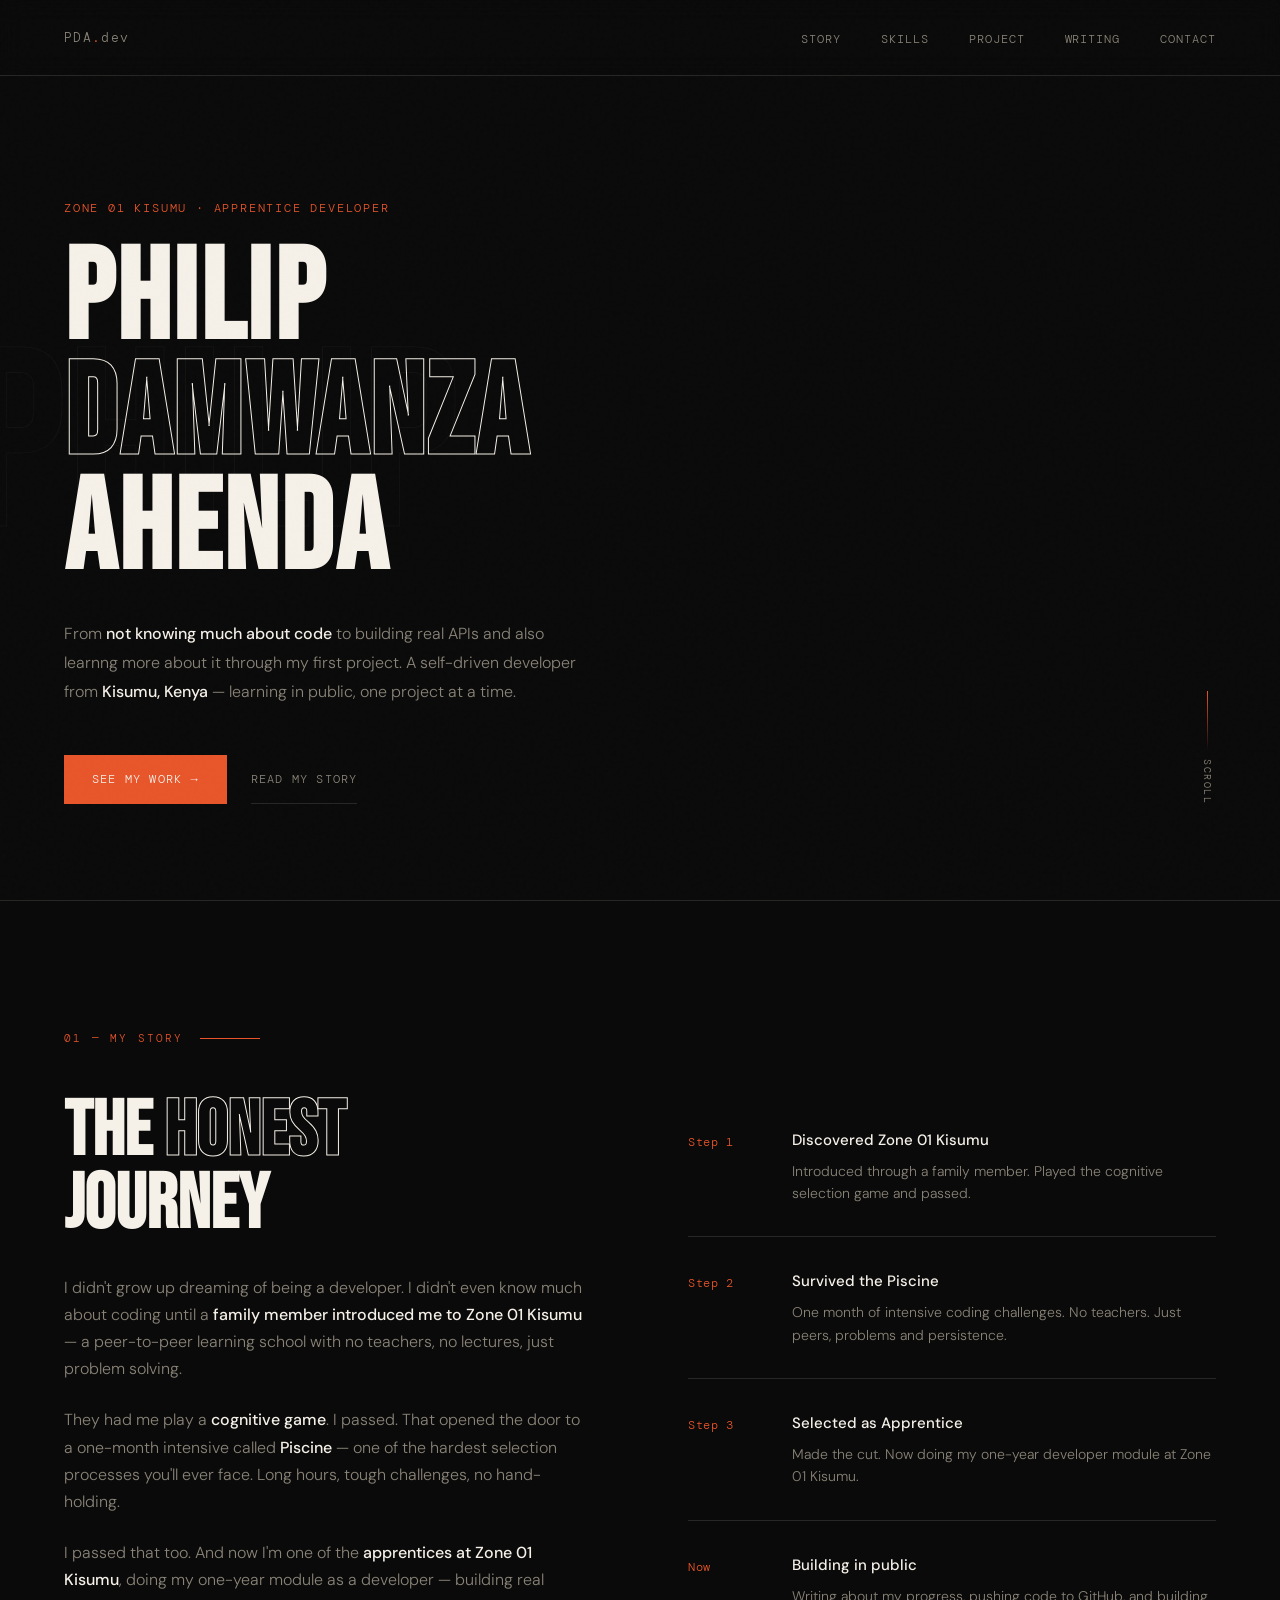
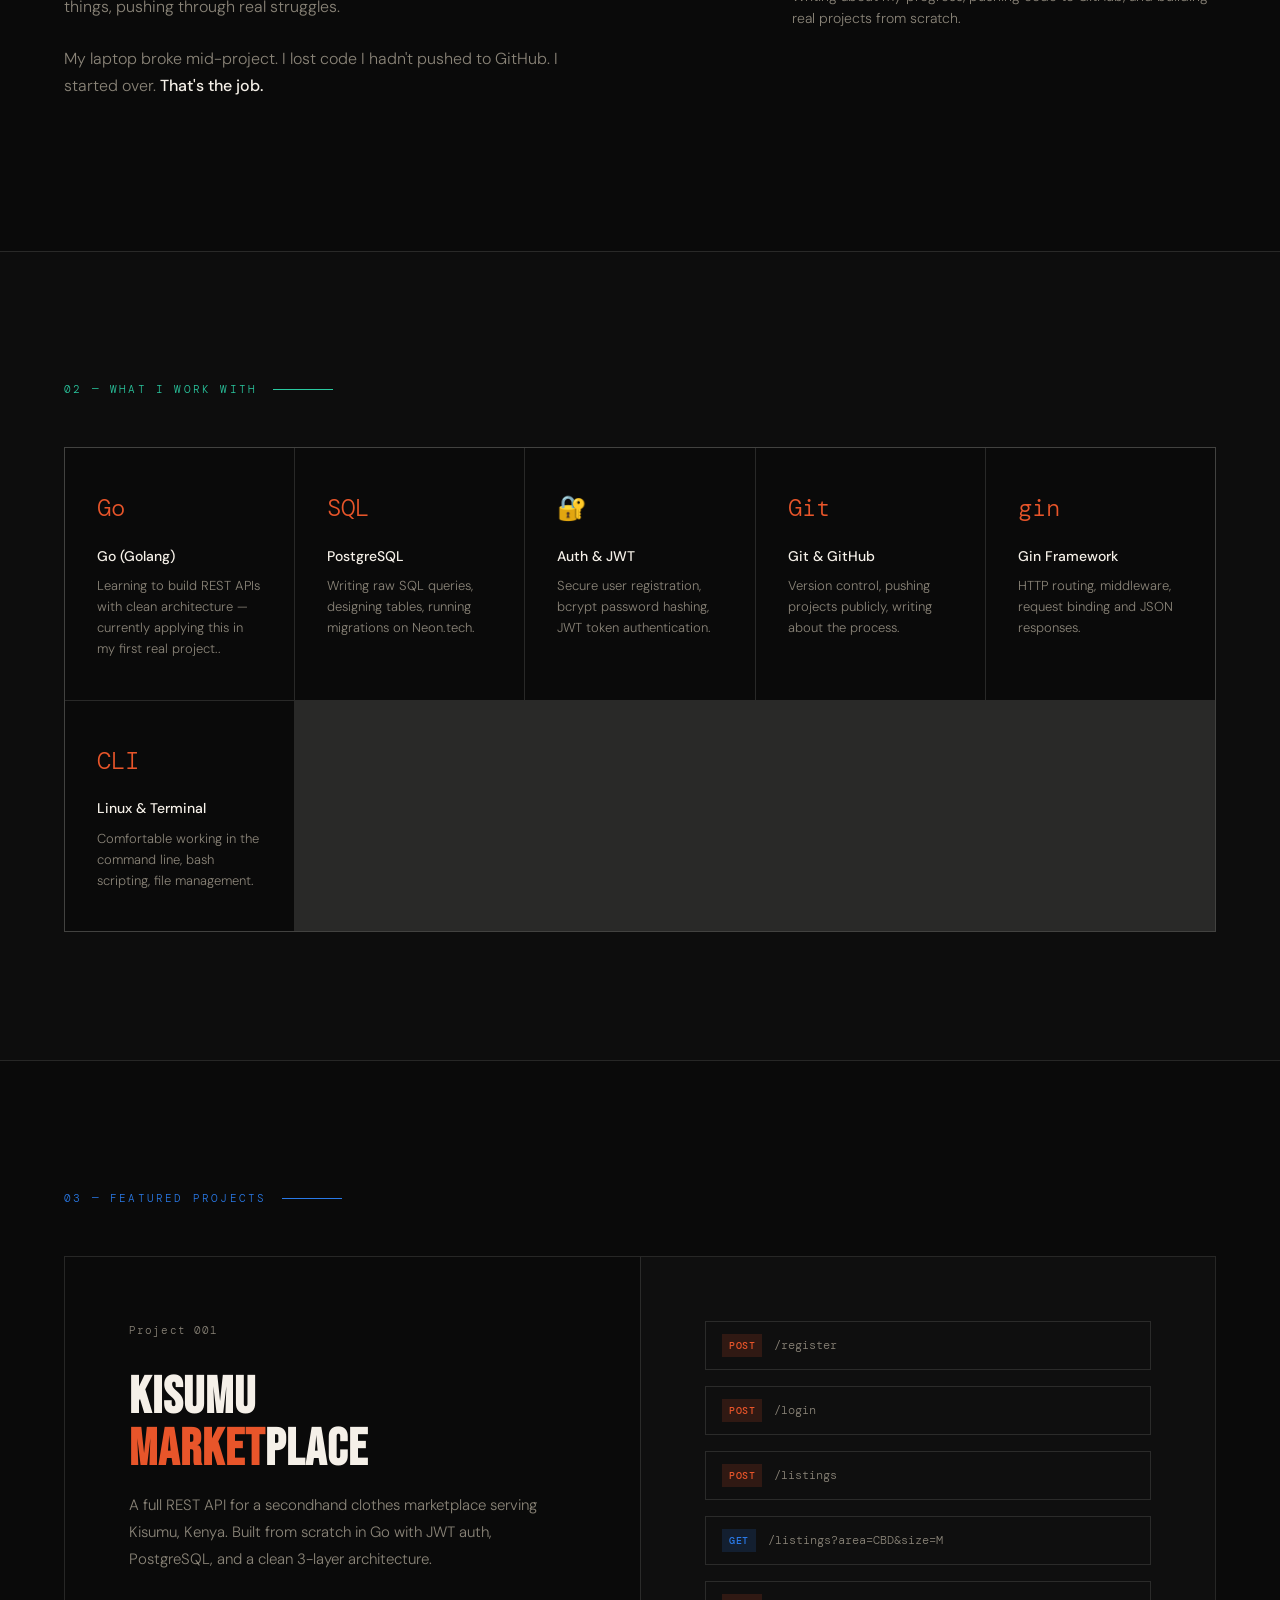
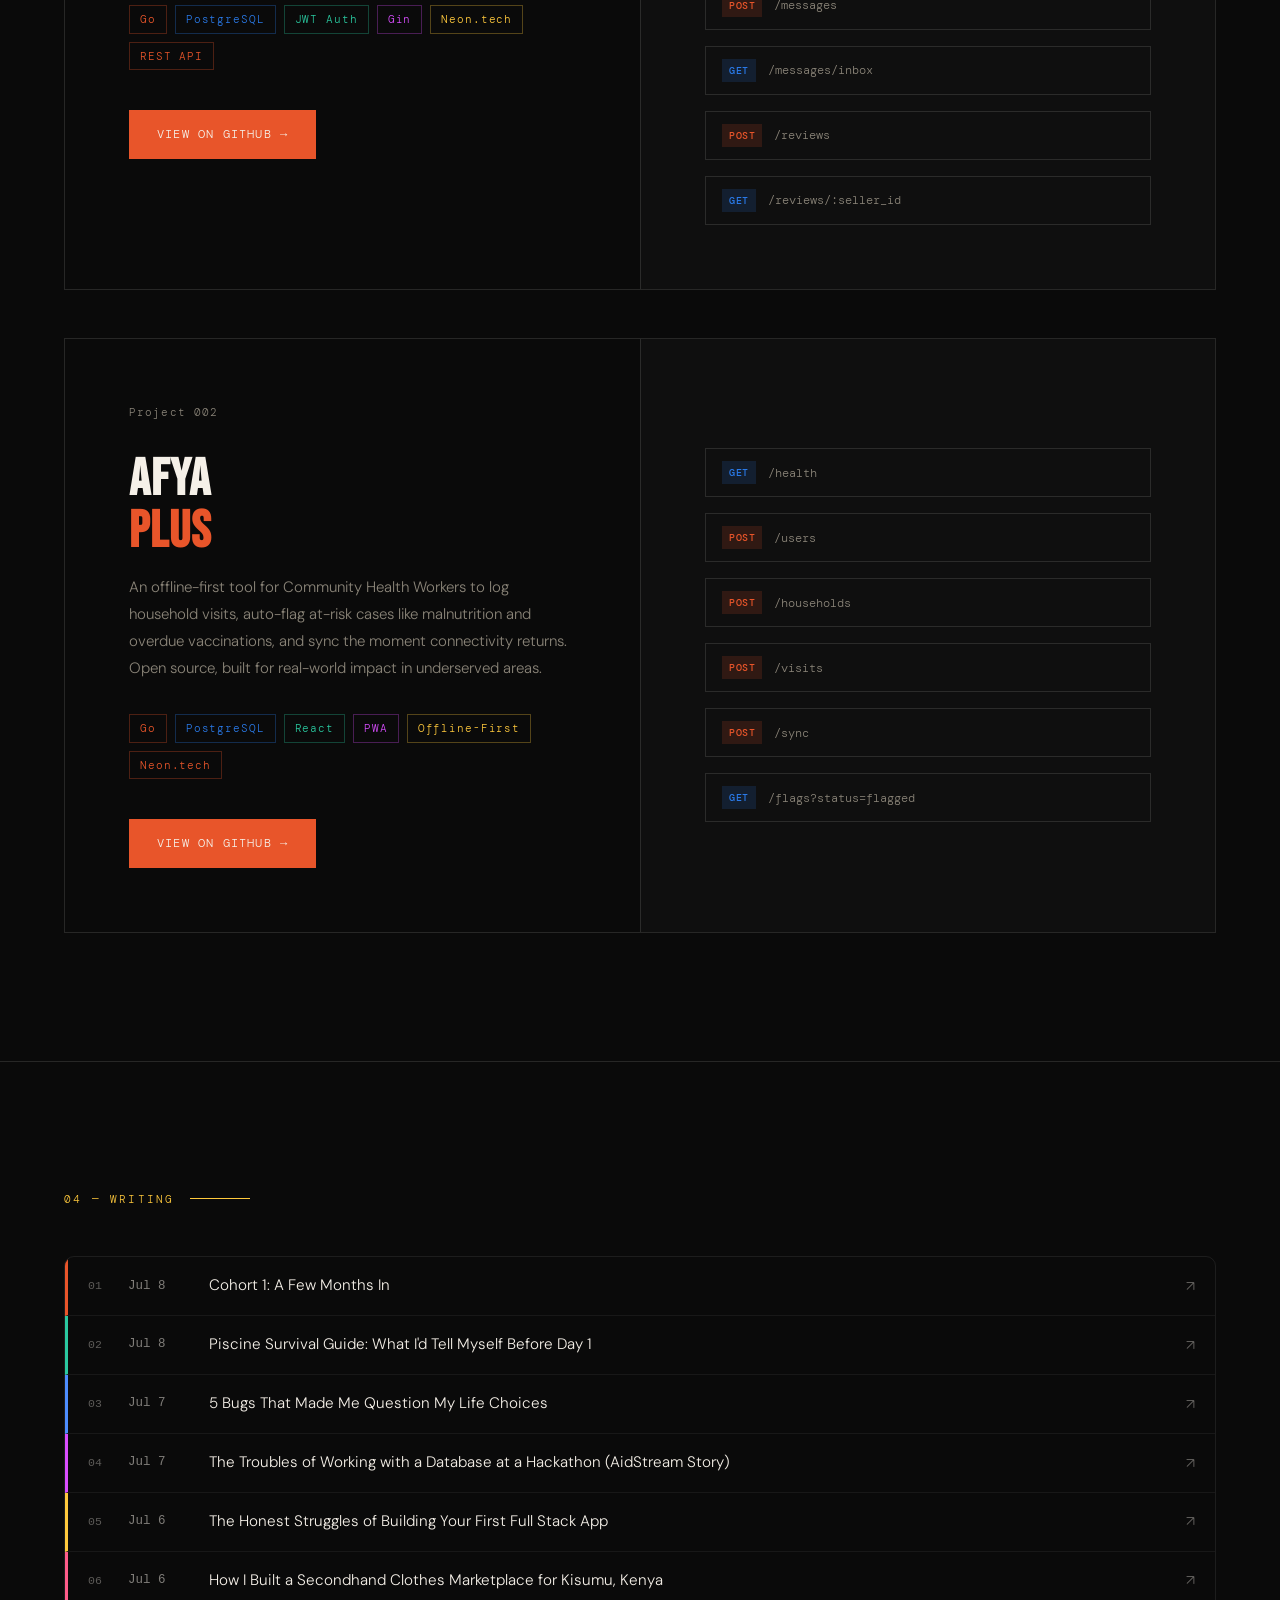
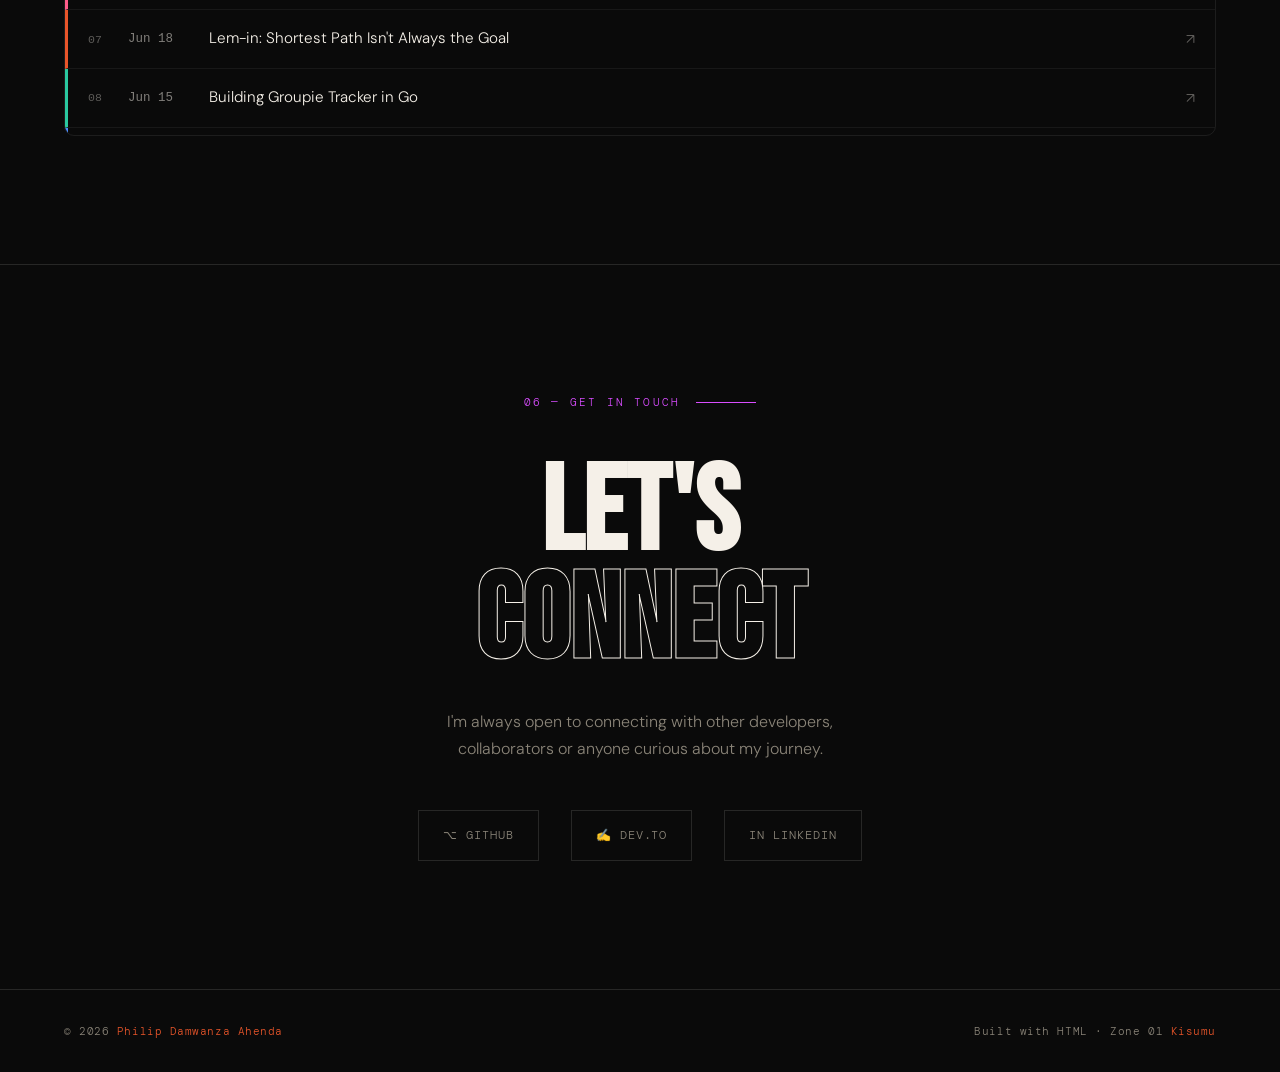
==== commit 454f1778: "Remove terminal, add colorful accents across tags and section labels" ====
--- a/index.html
+++ b/index.html
@@ -14,6 +14,9 @@
     --cream: #ede8dc;
     --accent: #e8552a;
     --accent2: #2a7ae8;
+    --accent3: #2ac9a0;
+    --accent4: #d94dff;
+    --accent5: #ffc93c;
     --muted: #8a8478;
     --border: rgba(245,240,232,0.12);
   }
@@ -244,6 +247,14 @@
     height: 1px;
     background: var(--accent);
   }
+#skills .section-label { color: var(--accent3); }
+#skills .section-label::after { background: var(--accent3); }
+#project .section-label { color: var(--accent2); }
+#project .section-label::after { background: var(--accent2); }
+#writing .section-label { color: var(--accent5); }
+#writing .section-label::after { background: var(--accent5); }
+#contact .section-label { color: var(--accent4); }
+#contact .section-label::after { background: var(--accent4); }
 
   /* STORY */
   .story { border-top: 1px solid var(--border); }
@@ -404,10 +415,14 @@
     font-family: 'DM Mono', monospace;
     font-size: 11px;
     letter-spacing: 0.08em;
-    color: var(--accent2);
-    border: 1px solid rgba(42,122,232,0.3);
+    border: 1px solid;
     padding: 4px 10px;
   }
+.project-tags .tag:nth-child(5n+1) { color: var(--accent); border-color: rgba(232,85,42,0.3); }
+.project-tags .tag:nth-child(5n+2) { color: var(--accent2); border-color: rgba(42,122,232,0.3); }
+.project-tags .tag:nth-child(5n+3) { color: var(--accent3); border-color: rgba(42,201,160,0.3); }
+.project-tags .tag:nth-child(5n+4) { color: var(--accent4); border-color: rgba(217,77,255,0.3); }
+.project-tags .tag:nth-child(5n+5) { color: var(--accent5); border-color: rgba(255,201,60,0.3); }
 
   .project-visual {
     background: rgba(255,255,255,0.02);
@@ -612,48 +627,6 @@
     footer { flex-direction: column; gap: 1rem; text-align: center; }
     .hero-scroll { display: none; }
   }
-.terminal-wrap {
-  background: #0d0d0d;
-  border: 1px solid rgba(255,255,255,0.1);
-  border-radius: 10px;
-  overflow: hidden;
-  font-family: 'Courier New', monospace;
-  box-shadow: 0 20px 50px rgba(0,0,0,0.4);
-}
-.terminal-bar {
-  display: flex;
-  align-items: center;
-  gap: 0.5rem;
-  padding: 0.7rem 1rem;
-  background: #161616;
-  border-bottom: 1px solid rgba(255,255,255,0.08);
-}
-.terminal-dot { width: 11px; height: 11px; border-radius: 50%; }
-.terminal-dot.red { background: #ff5f56; }
-.terminal-dot.yellow { background: #ffbd2e; }
-.terminal-dot.green { background: #27c93f; }
-.terminal-title { margin-left: 0.5rem; font-size: 0.75rem; opacity: 0.5; }
-.terminal-body {
-  padding: 1.2rem 1.4rem;
-  height: 340px;
-  overflow-y: auto;
-  font-size: 0.88rem;
-  line-height: 1.6;
-  color: #e8e8e8;
-}
-.terminal-line { margin-bottom: 0.3rem; white-space: pre-wrap; }
-.terminal-prompt-line { display: flex; align-items: center; gap: 0.5rem; }
-.terminal-prompt-symbol { color: #e8552a; flex-shrink: 0; }
-.terminal-input {
-  background: transparent; border: none; outline: none;
-  color: #e8e8e8; font-family: inherit; font-size: inherit;
-  flex: 1; caret-color: #e8552a;
-}
-.terminal-output-link { color: #e8552a; text-decoration: none; }
-.terminal-output-link:hover { text-decoration: underline; }
-.terminal-hint { opacity: 0.4; font-size: 0.78rem; margin-top: 0.6rem; }
-.terminal-body::-webkit-scrollbar { width: 6px; }
-.terminal-body::-webkit-scrollbar-thumb { background: rgba(232,85,42,0.4); border-radius: 3px; }
 .article-list {
   max-height: 480px;
   overflow-y: auto;
@@ -1005,102 +978,6 @@
   </div>
 </section>
 
-<!-- TERMINAL -->
-<section class="terminal-section" id="terminal">
-  <div class="section-label">05 — Try It</div>
-  <h2>Talk to<br><span>My Terminal</span></h2>
-  <p>Type <code>help</code> to see what it can do.</p>
-  <div class="terminal-wrap reveal">
-    <div class="terminal-bar">
-      <span class="terminal-dot red"></span>
-      <span class="terminal-dot yellow"></span>
-      <span class="terminal-dot green"></span>
-      <span class="terminal-title">kahenda@portfolio: ~</span>
-    </div>
-    <div class="terminal-body" id="terminalBody">
-      <div class="terminal-line">Welcome to Philip's terminal. Type <span style="color:#e8552a">help</span> to get started.</div>
-      <div class="terminal-prompt-line">
-        <span class="terminal-prompt-symbol">➜</span>
-        <input type="text" id="terminalInput" class="terminal-input" autocomplete="off" spellcheck="false" />
-      </div>
-    </div>
-  </div>
-</section>
-
-<script>
-(function() {
-  const body = document.getElementById('terminalBody');
-  const input = document.getElementById('terminalInput');
-
-  const commands = {
-    help: () => `Available commands:
-  whoami     - who I am
-  skills     - what I work with
-  projects   - things I've built
-  articles   - my writing
-  contact    - how to reach me
-  sudo       - try it
-  clear      - clear the terminal`,
-
-    whoami: () => `Philip Damwanza Ahenda
-Apprentice Developer @ Zone01 Kisumu, Cohort 1
-Based in Kisumu, Kenya — building real projects, not tutorials.`,
-
-    skills: () => `Go · React · PostgreSQL · Tailwind CSS · Docker
-JWT Auth · REST APIs · SQLite · Git`,
-
-    projects: () => `001 — Kisumu Marketplace
-      Full-stack secondhand clothes marketplace. Go, PostgreSQL, React.
-      → github.com/kahenda/market-place
-
-002 — Afya Plus
-      Offline-first tool for Community Health Workers. Go, React, PWA.
-      → github.com/kahenda/afya-plus`,
-
-    articles: () => `14 articles and counting on Dev.to.
-→ dev.to/kahenda`,
-
-    contact: () => `GitHub  → github.com/kahenda
-Dev.to  → dev.to/kahenda
-Scroll down to the contact section, or just email me from there.`,
-
-    sudo: () => `Nice try. Permission denied — but I appreciate the confidence.`,
-  };
-
-  function printLine(text) {
-    const line = document.createElement('div');
-    line.className = 'terminal-line';
-    line.textContent = text;
-    body.insertBefore(line, input.parentElement);
-  }
-
-  function runCommand(raw) {
-    const cmd = raw.trim().toLowerCase();
-    printLine('➜ ' + raw);
-    if (cmd === '') return;
-    if (cmd === 'clear') {
-      body.innerHTML = '';
-      body.appendChild(input.parentElement);
-      return;
-    }
-    if (commands[cmd]) {
-      printLine(commands[cmd]());
-    } else {
-      printLine(`command not found: ${cmd}  (type "help" for a list)`);
-    }
-    body.scrollTop = body.scrollHeight;
-  }
-
-  input.addEventListener('keydown', function(e) {
-    if (e.key === 'Enter') {
-      runCommand(input.value);
-      input.value = '';
-    }
-  });
-
-  document.querySelector('.terminal-wrap').addEventListener('click', () => input.focus());
-})();
-</script>
 <!-- CONTACT -->
 <section class="contact" id="contact">
   <div class="section-label" style="justify-content:center;">06 — Get In Touch</div>
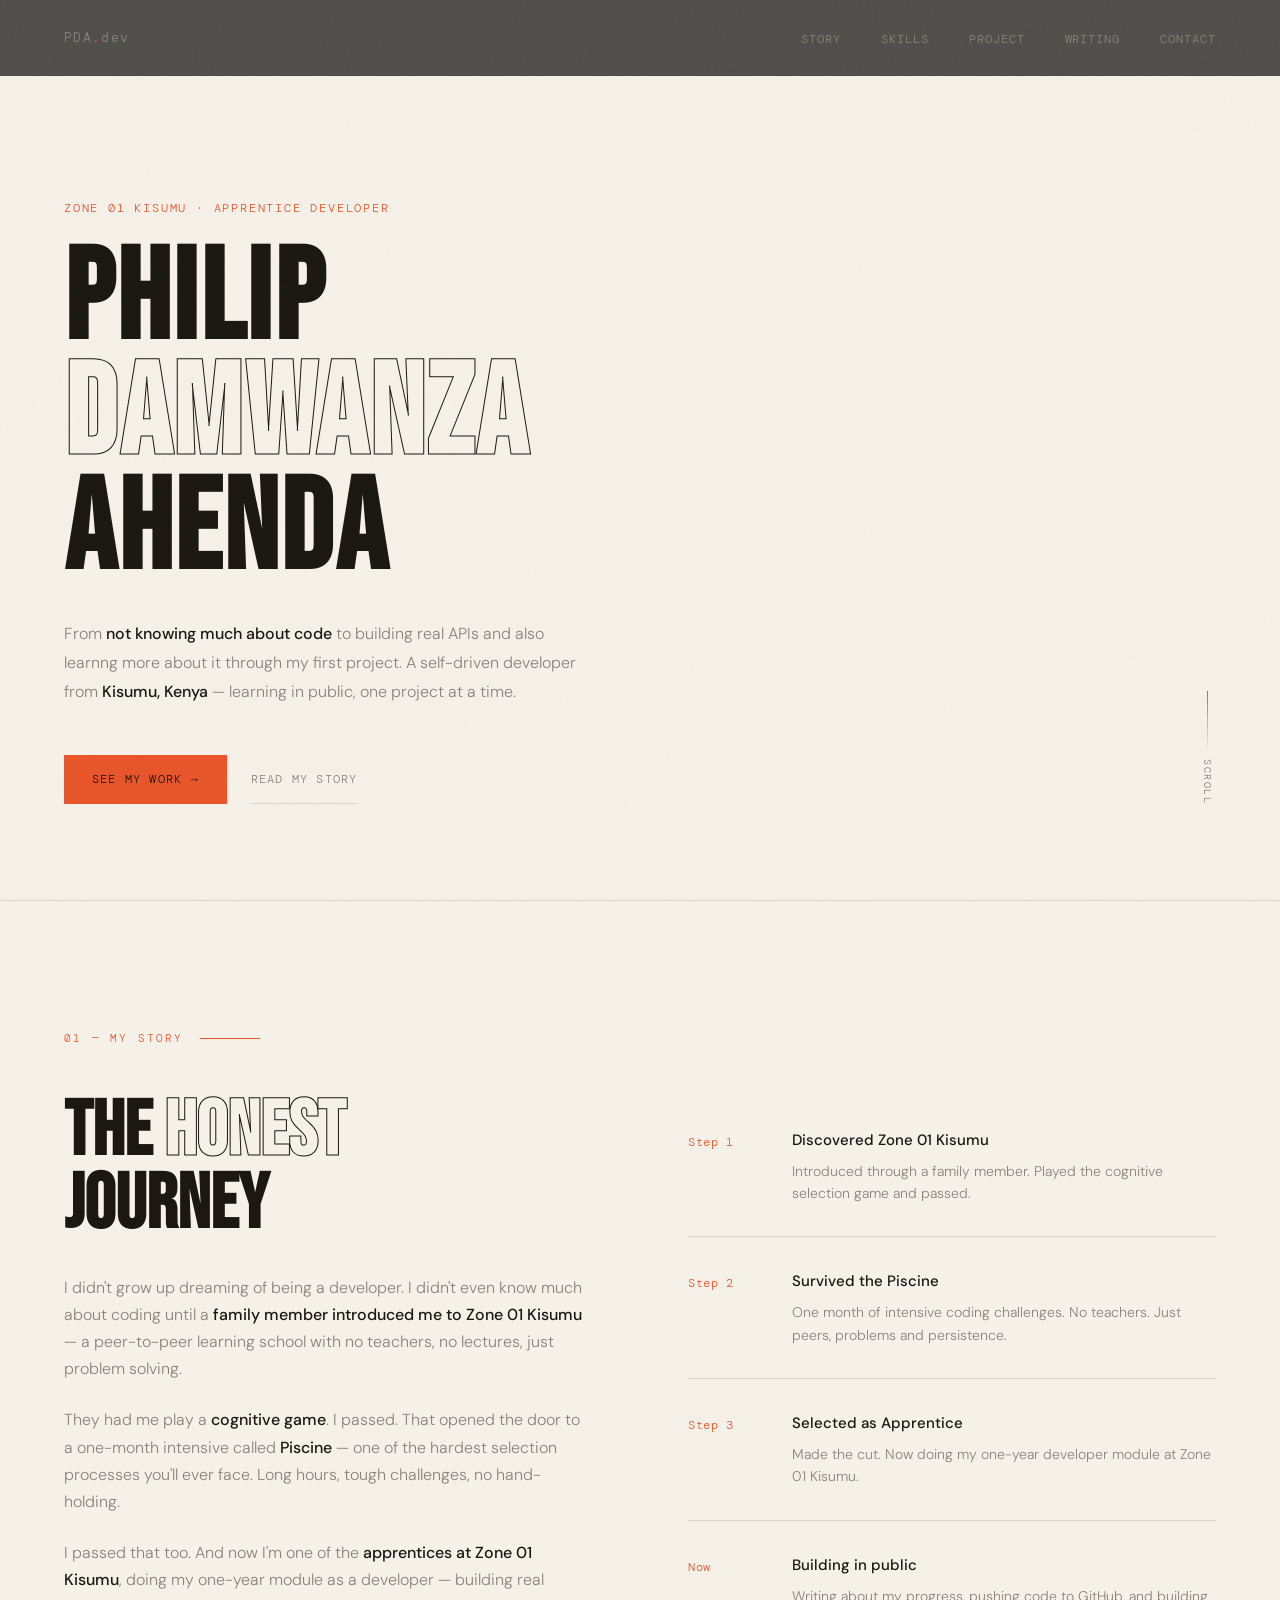
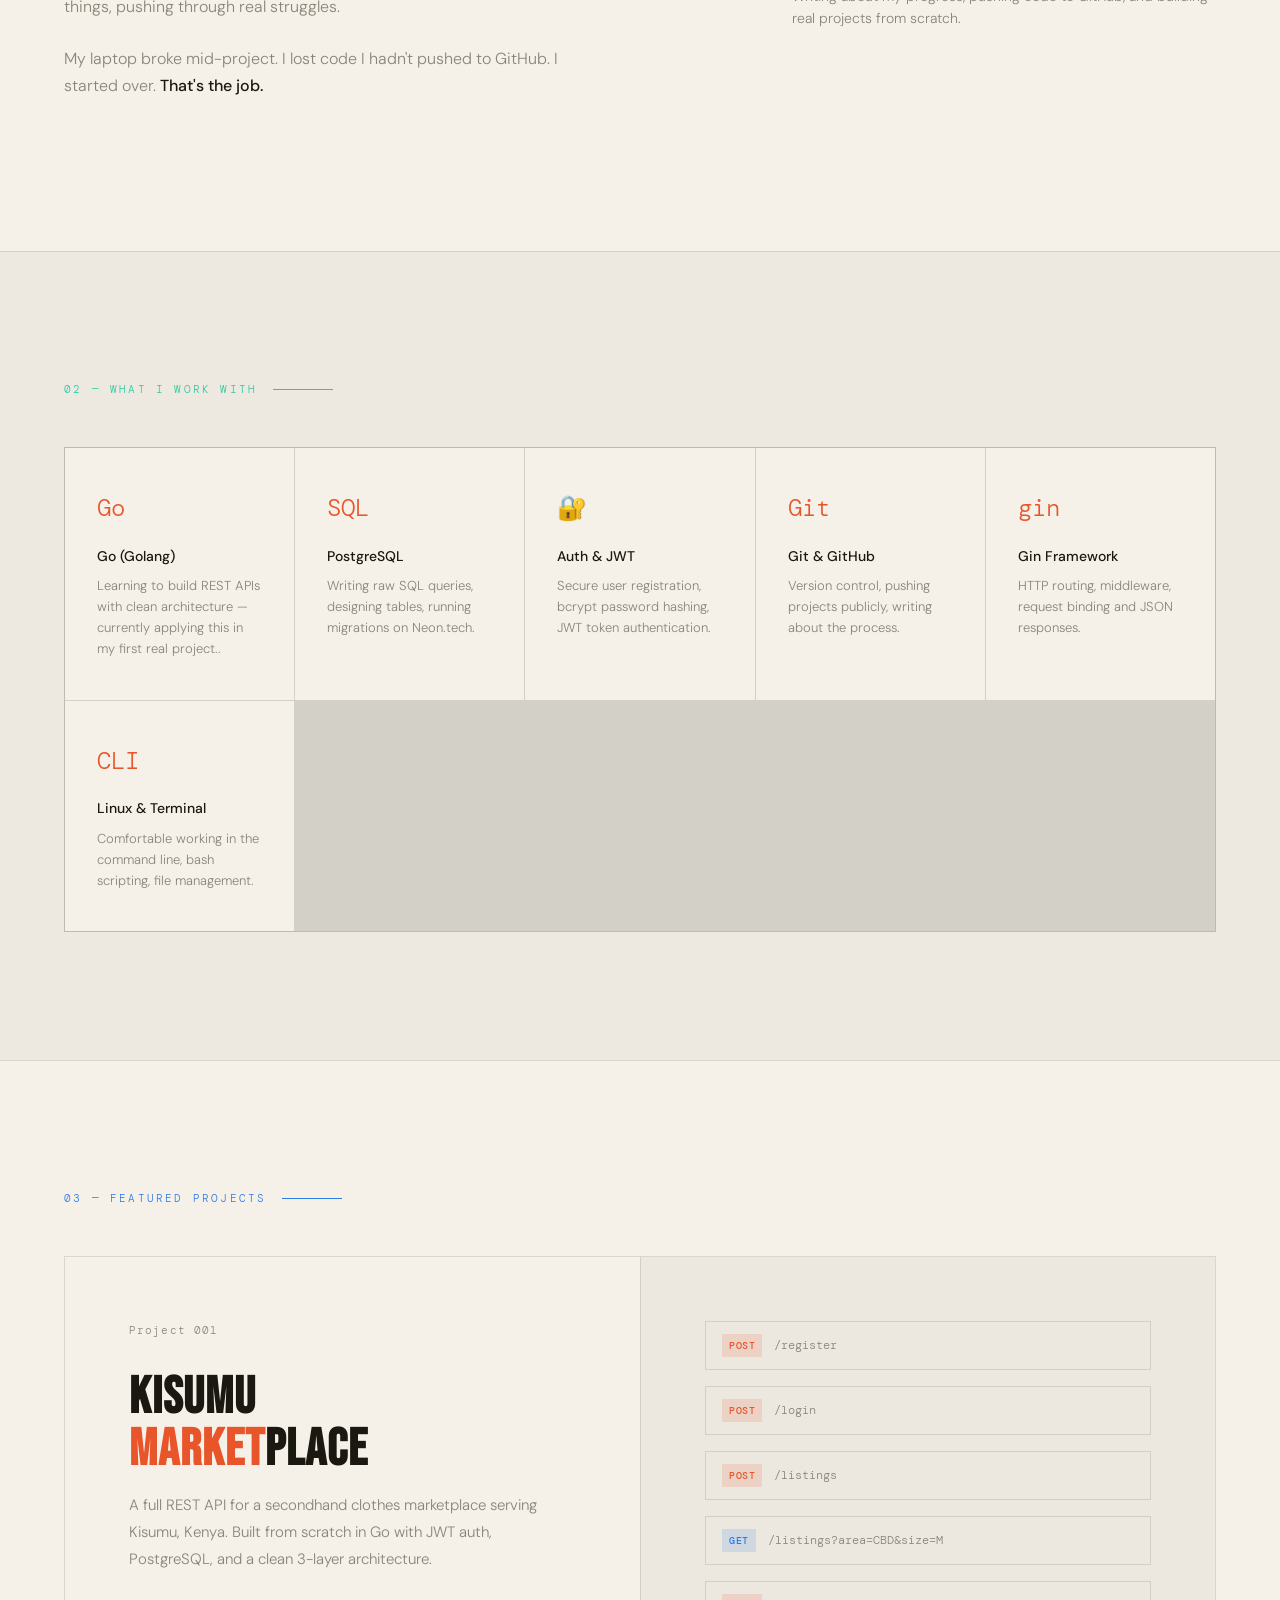
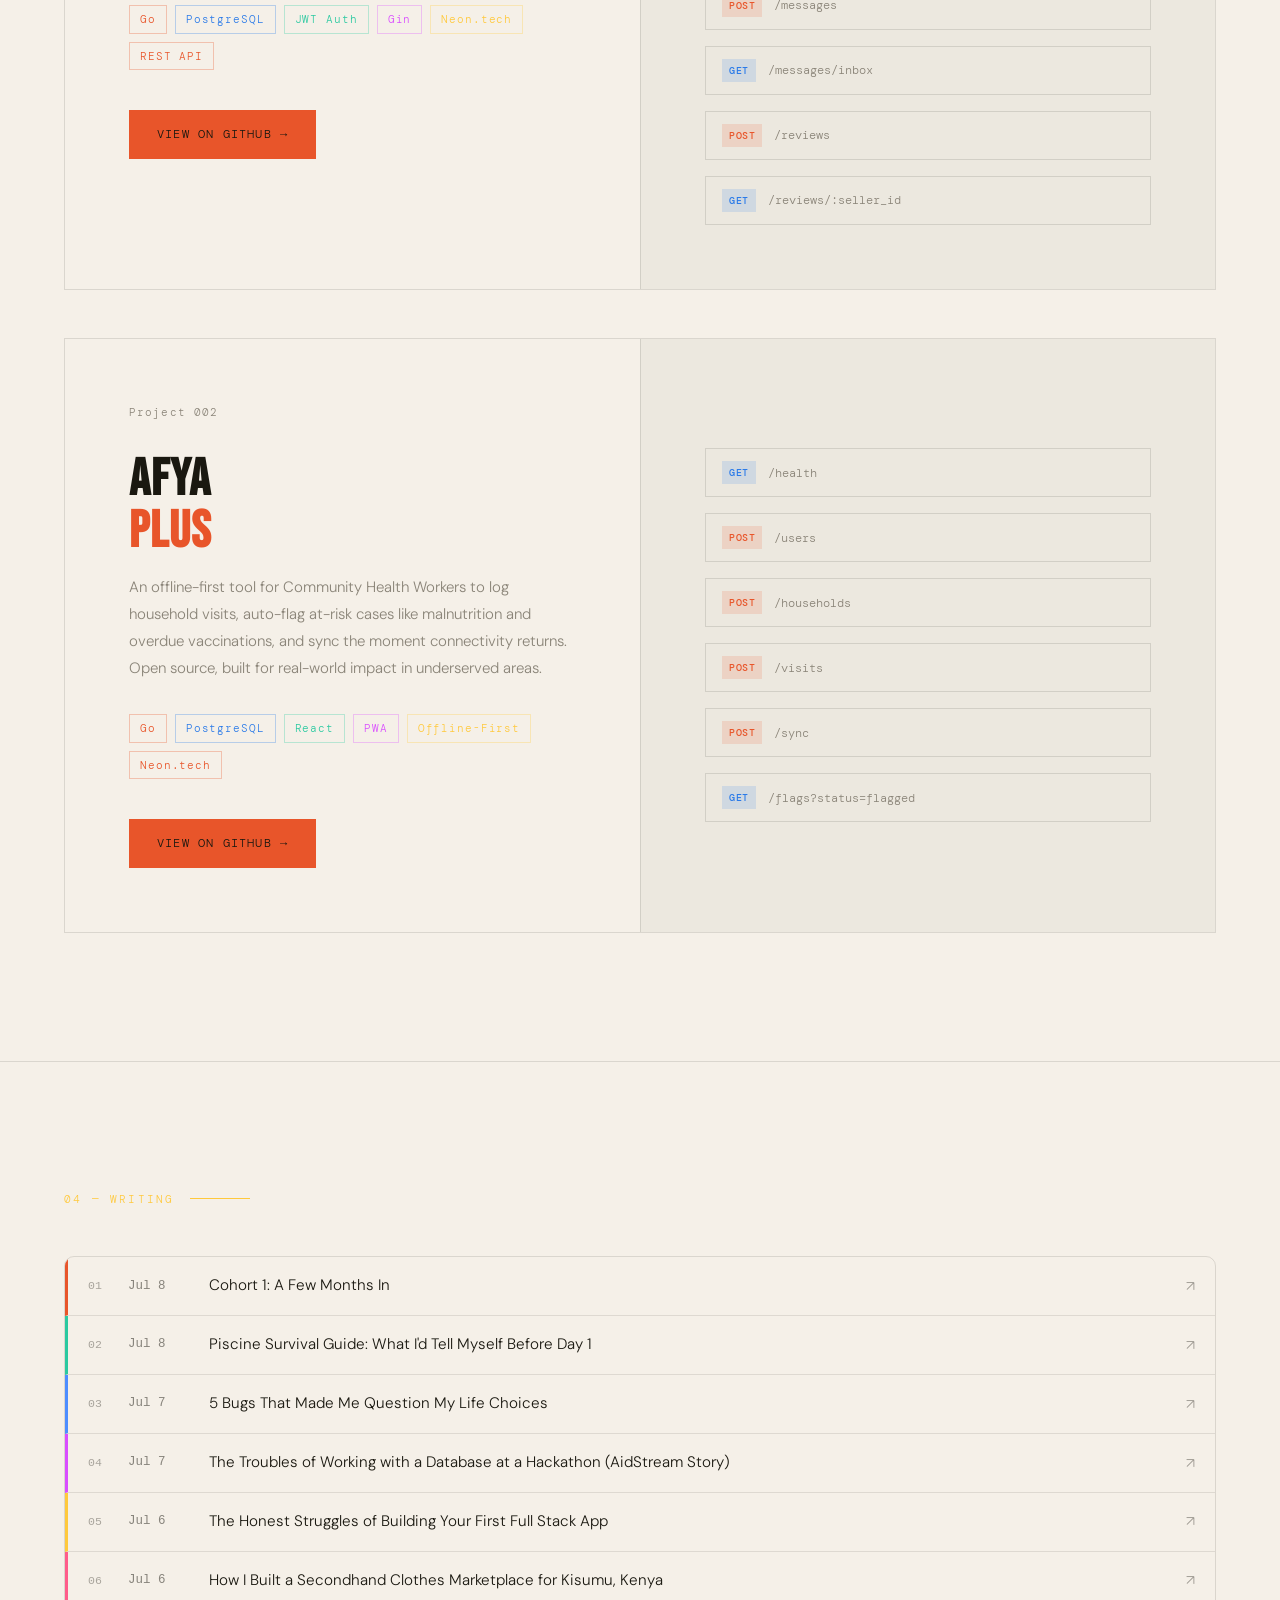
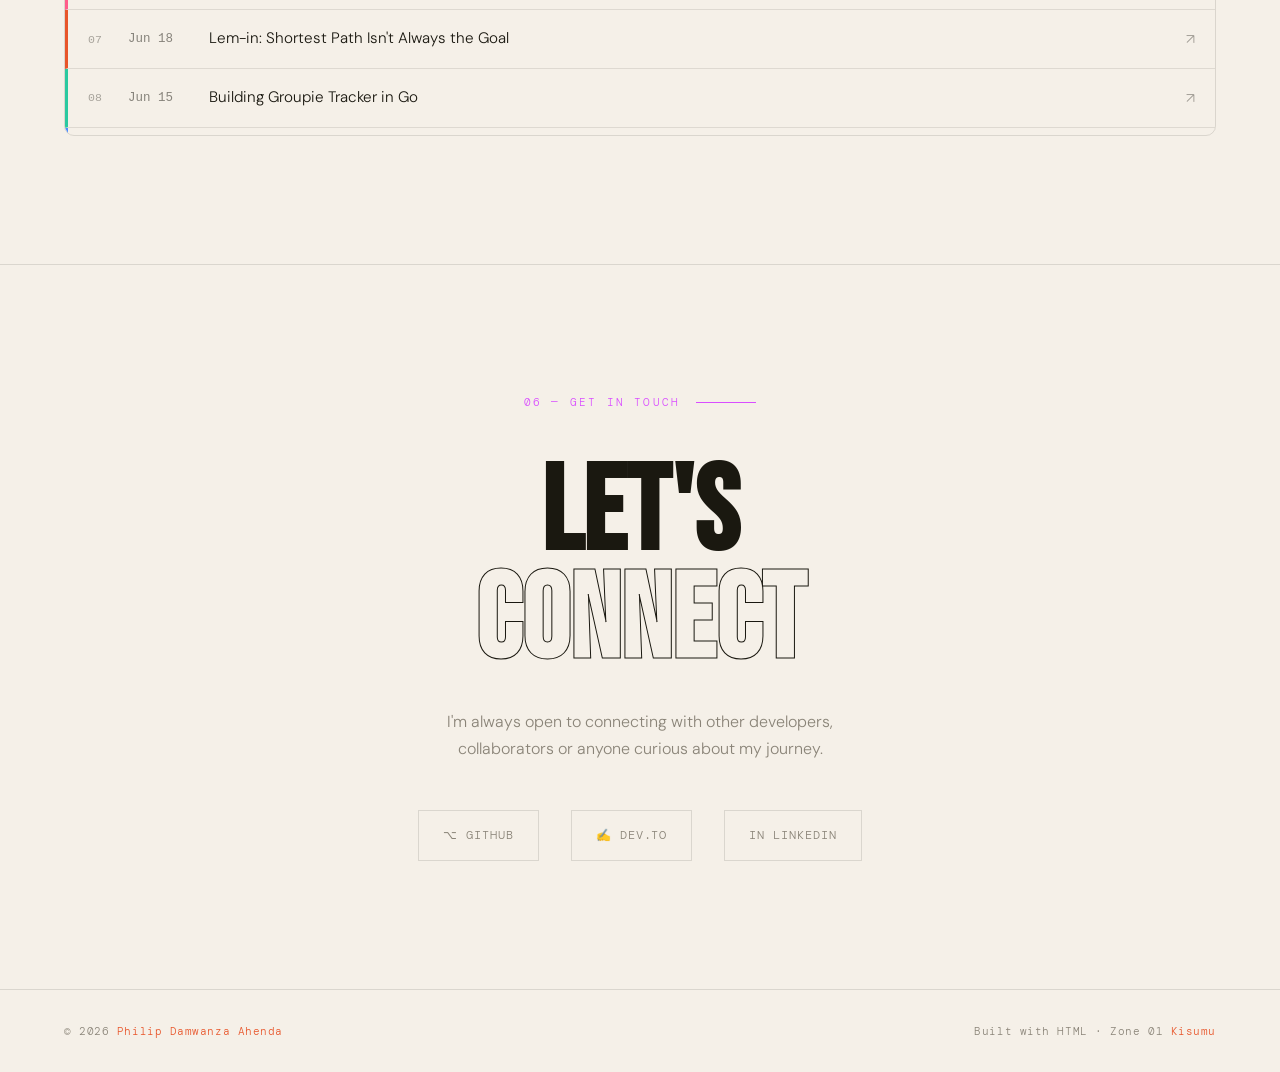
==== commit cdd64603: "Switch portfolio to light background theme with colorful accents" ====
--- a/index.html
+++ b/index.html
@@ -9,8 +9,8 @@
   *, *::before, *::after { margin: 0; padding: 0; box-sizing: border-box; }
 
   :root {
-    --black: #0a0a0a;
-    --white: #f5f0e8;
+    --black: #f5f0e8;
+    --white: #1a1810;
     --cream: #ede8dc;
     --accent: #e8552a;
     --accent2: #2a7ae8;
@@ -18,7 +18,7 @@
     --accent4: #d94dff;
     --accent5: #ffc93c;
     --muted: #8a8478;
-    --border: rgba(245,240,232,0.12);
+    --border: rgba(26,24,16,0.12);
   }
 
   html { scroll-behavior: smooth; }
@@ -326,7 +326,7 @@
   }
 
   /* SKILLS */
-  .skills { border-top: 1px solid var(--border); background: rgba(255,255,255,0.01); }
+  .skills { border-top: 1px solid var(--border); background: rgba(26,24,16,0.03); }
 
   .skills-grid {
     display: grid;
@@ -425,7 +425,7 @@
 .project-tags .tag:nth-child(5n+5) { color: var(--accent5); border-color: rgba(255,201,60,0.3); }
 
   .project-visual {
-    background: rgba(255,255,255,0.02);
+    background: rgba(26,24,16,0.04);
     border-left: 1px solid var(--border);
     padding: 4rem;
     display: flex;
@@ -630,7 +630,7 @@
 .article-list {
   max-height: 480px;
   overflow-y: auto;
-  border: 1px solid rgba(255,255,255,0.08);
+  border: 1px solid rgba(26,24,16,0.12);
   border-radius: 10px;
 }
 .article-list-item {
@@ -638,7 +638,7 @@
   align-items: center;
   gap: 1rem;
   padding: 1rem 1.25rem;
-  border-bottom: 1px solid rgba(255,255,255,0.06);
+  border-bottom: 1px solid rgba(26,24,16,0.10);
   border-left: 3px solid transparent;
   text-decoration: none;
   color: inherit;
@@ -675,7 +675,7 @@
 .article-list-item:nth-child(6n+0) { border-left-color: #ff5c8a; }
 
 .article-list-item:hover {
-  background: rgba(255,255,255,0.04);
+  background: rgba(26,24,16,0.06);
   padding-left: 1.6rem;
   transform: translateX(2px);
 }
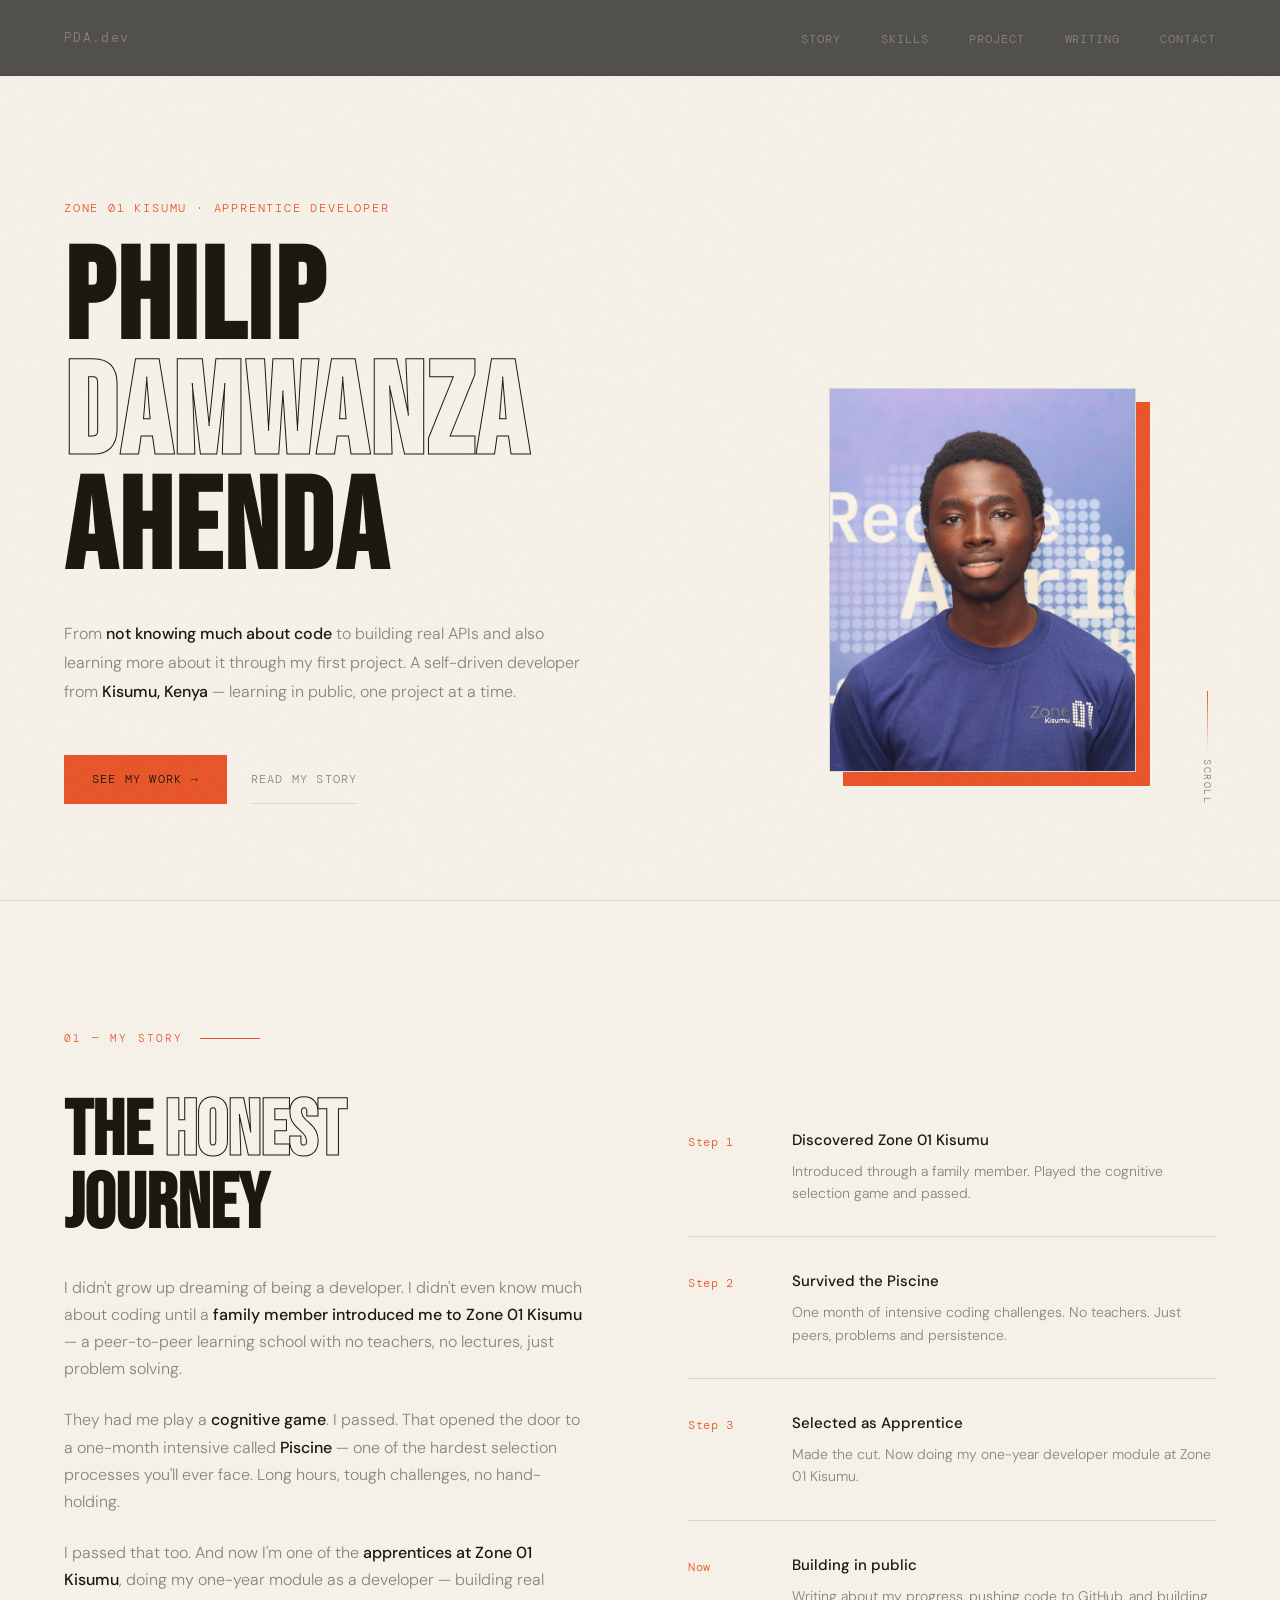
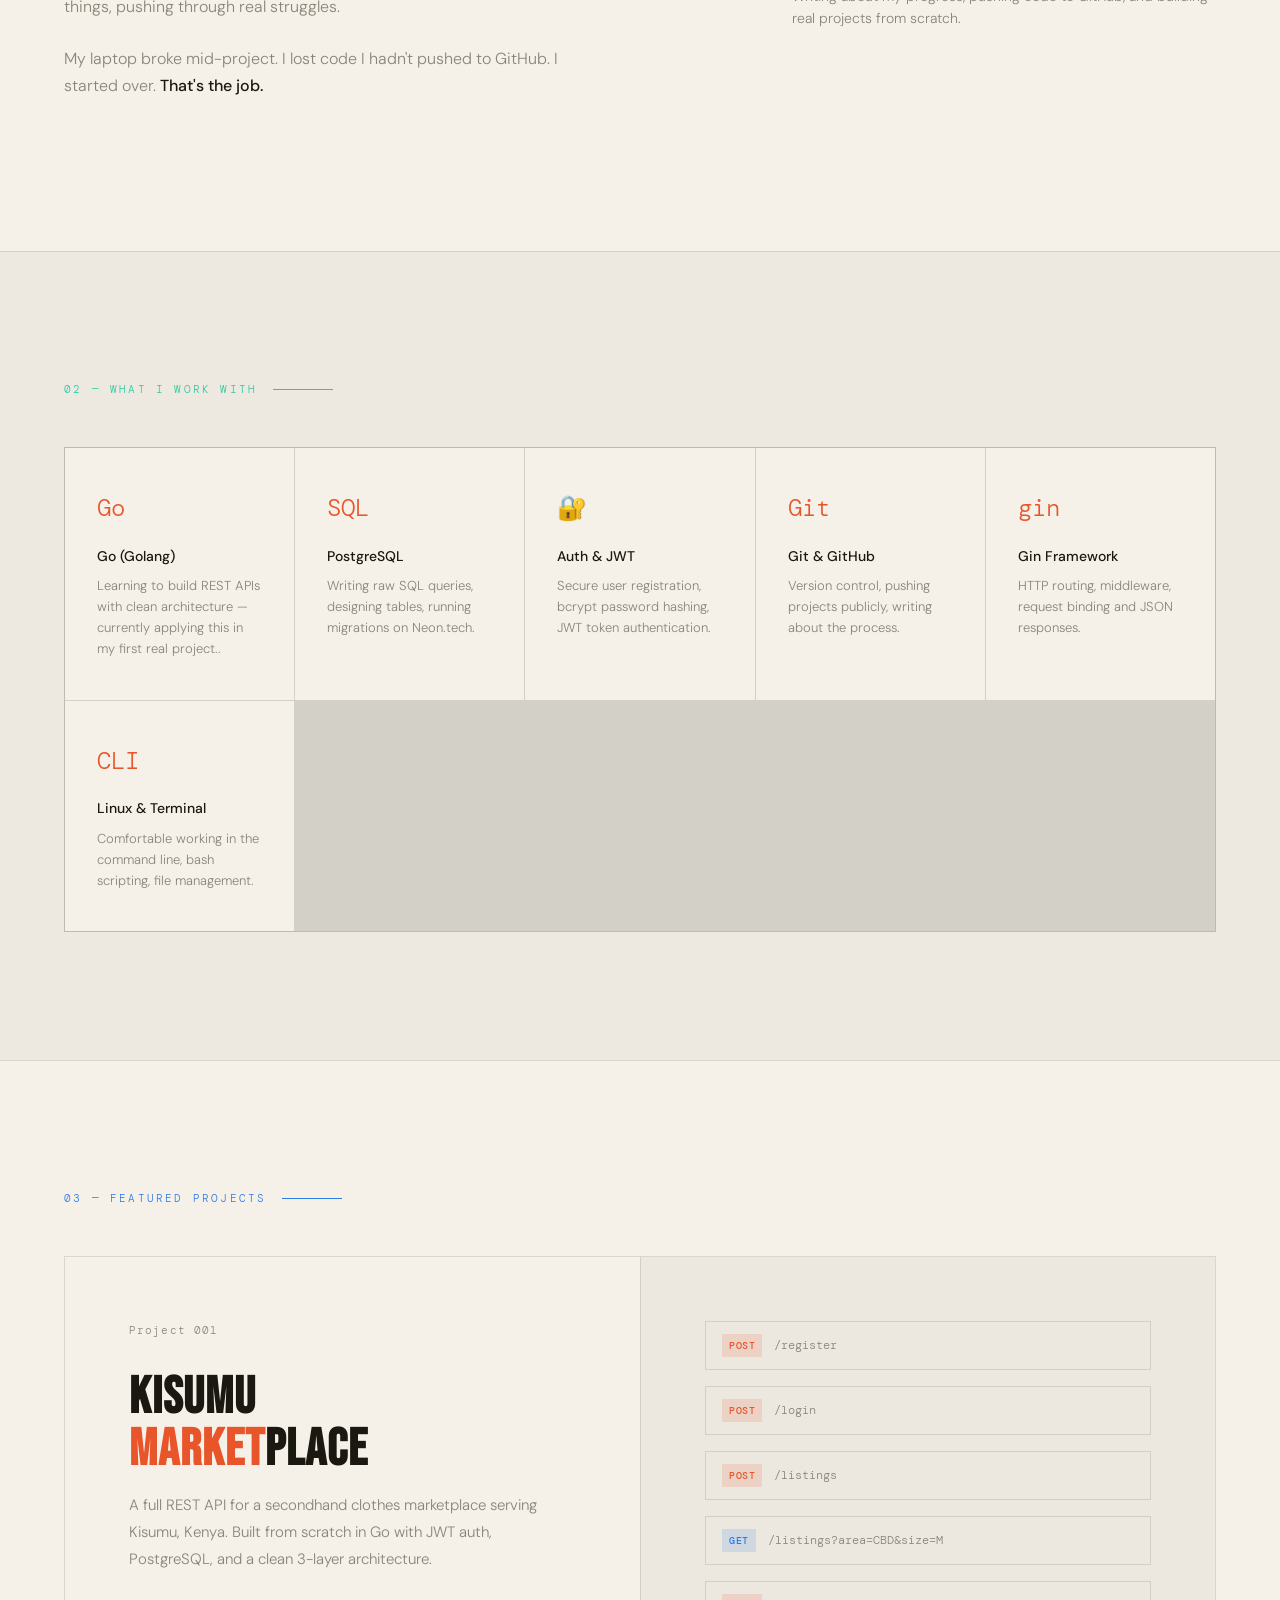
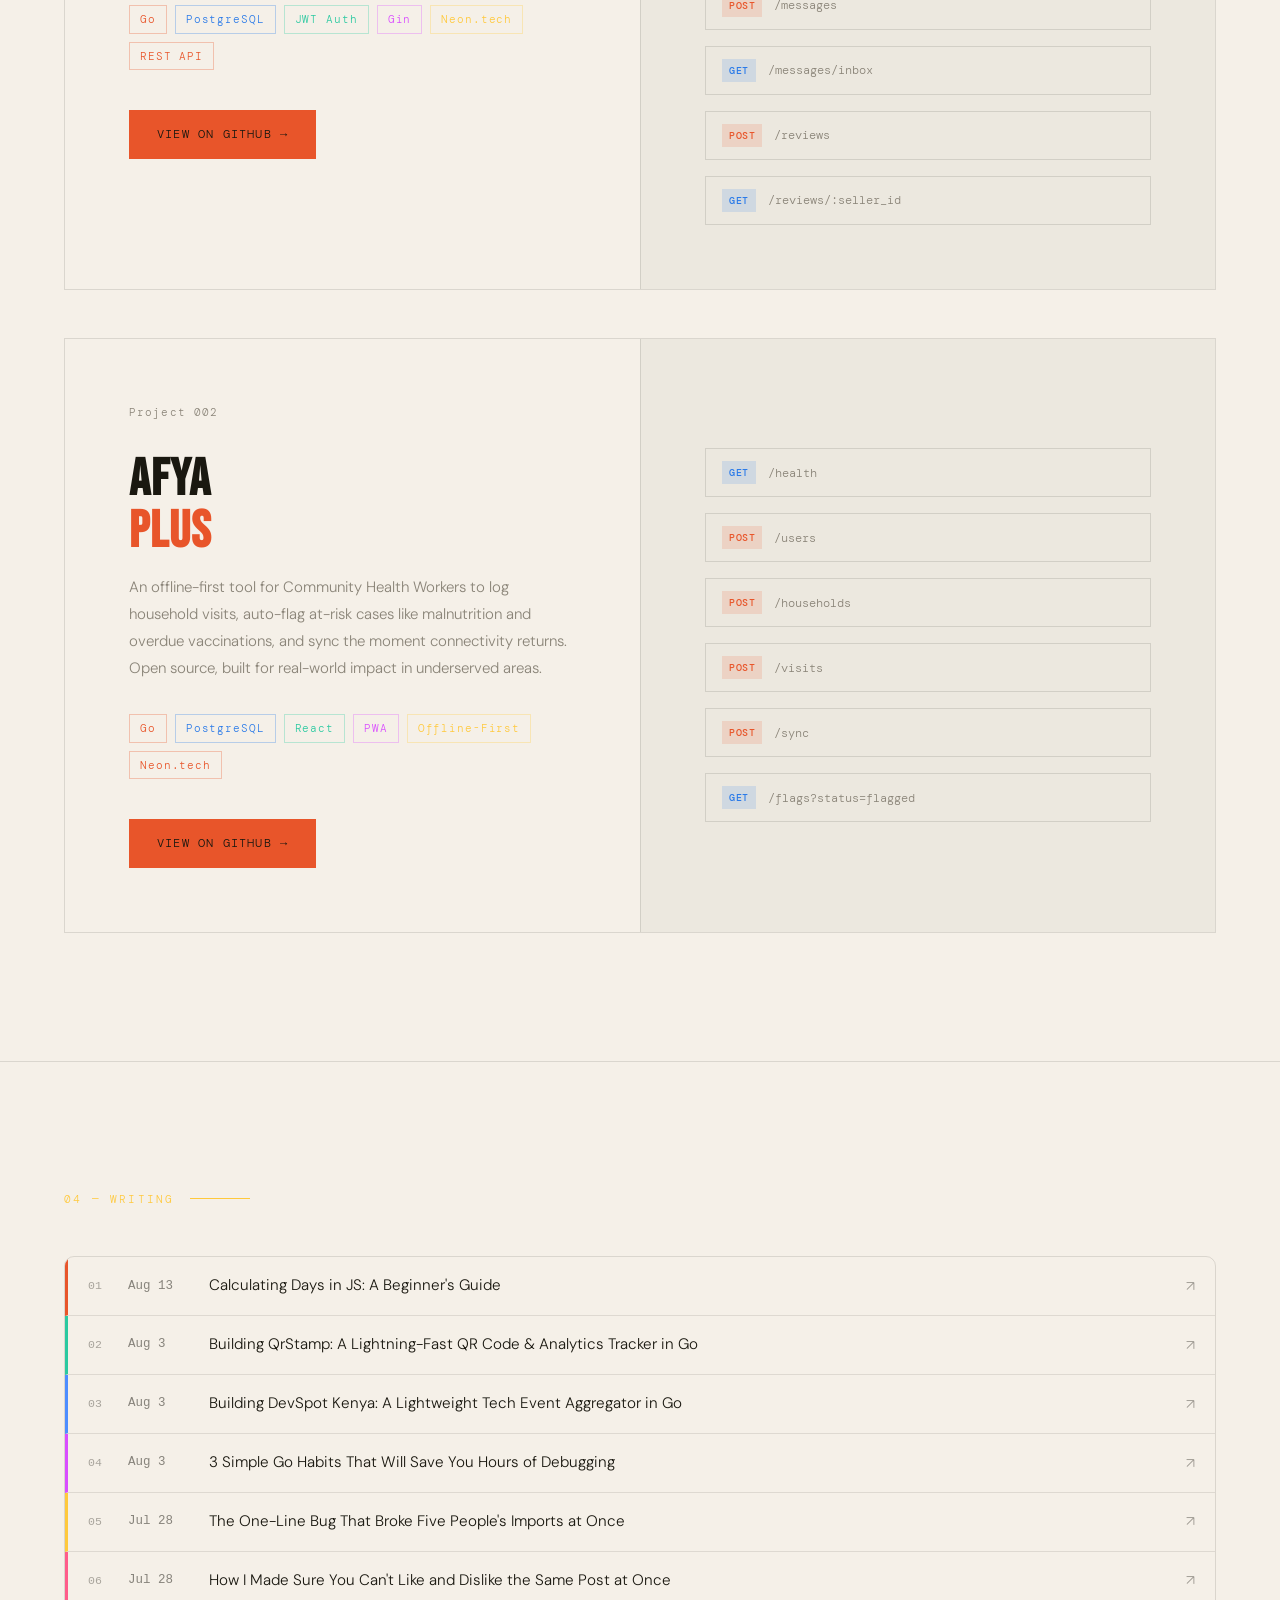
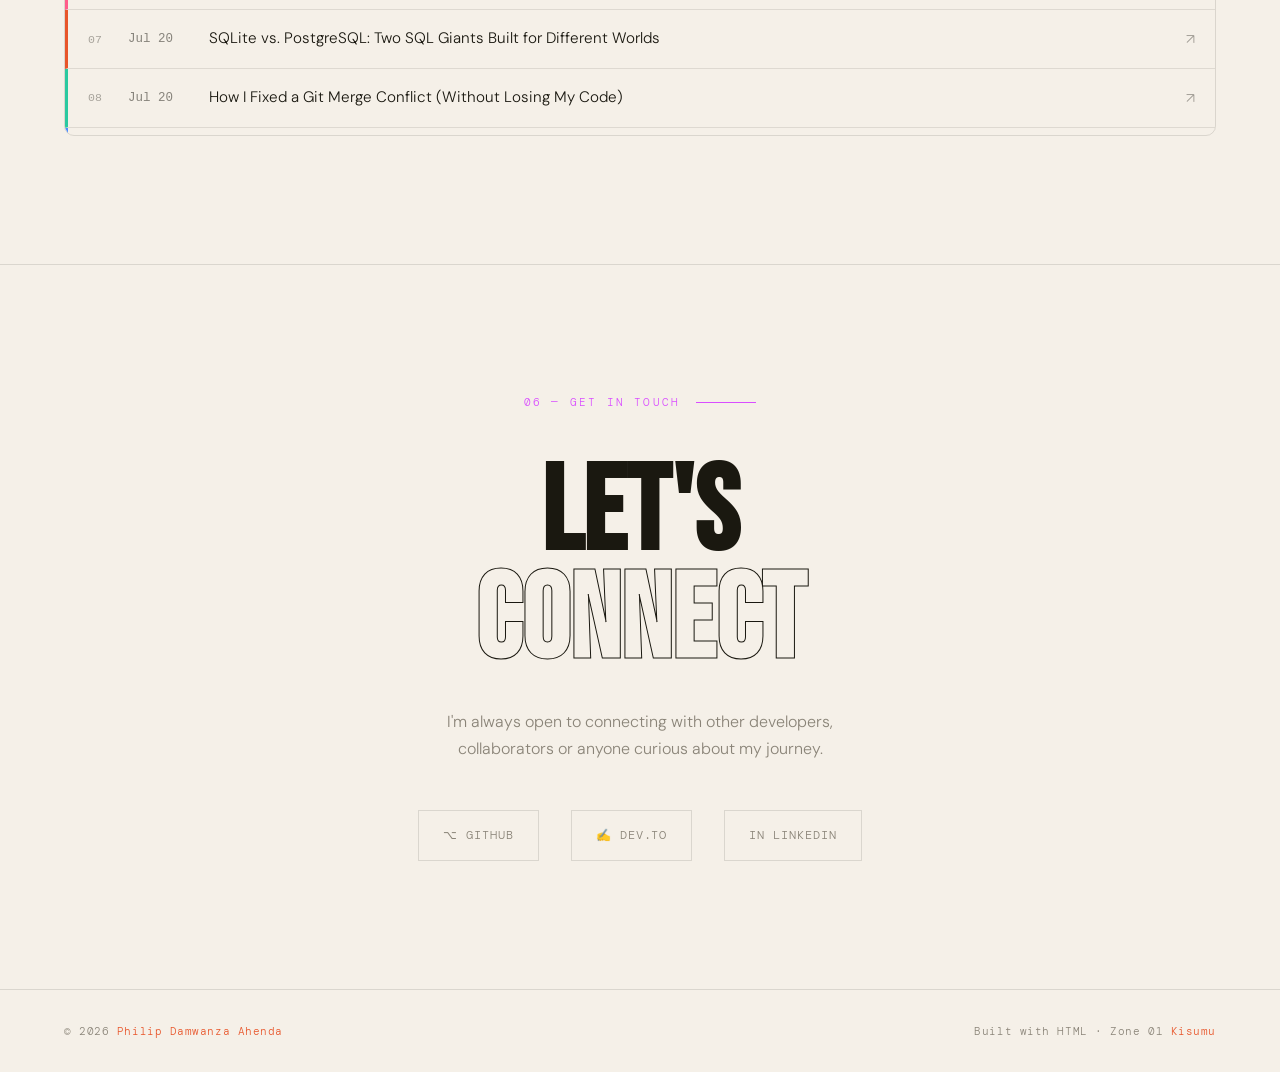
==== commit b4da5723: "Add hero photo and update writing list" ====
--- a/index.html
+++ b/index.html
@@ -223,6 +223,25 @@
     50% { transform: scaleY(1); transform-origin: top; }
     51% { transform: scaleY(1); transform-origin: bottom; }
     100% { transform: scaleY(0); transform-origin: bottom; }
+  }
+
+
+  /* HERO PHOTO */
+  .hero-photo {
+    position: absolute;
+    right: 9rem;
+    bottom: 8rem;
+    width: clamp(220px, 24vw, 360px);
+    aspect-ratio: 4 / 5;
+    border: 1px solid var(--border);
+    box-shadow: 14px 14px 0 var(--accent);
+    overflow: hidden;
+    opacity: 0;
+    animation: fadeUp 0.8s ease 0.5s forwards;
+  }
+  .hero-photo img { width: 100%; height: 100%; object-fit: cover; display: block; }
+  @media (max-width: 1000px) {
+    .hero-photo { position: static; width: 170px; margin-bottom: 2rem; box-shadow: 8px 8px 0 var(--accent); }
   }
 
   /* SECTIONS */
@@ -728,6 +747,7 @@
 <!-- HERO -->
 <section class="hero">
   <div class="hero-bg-text">PHILIP</div>
+    <div class="hero-photo"><img src="me.jpg" alt="Portrait of Philip Damwanza Ahenda"></div>
   <div class="hero-tag">Zone 01 Kisumu · Apprentice Developer</div>
   <h1>
     Philip<br>
@@ -735,7 +755,7 @@
     Ahenda
   </h1>
   <p class="hero-desc">
-    From <strong>not knowing much about code</strong> to building real APIs and also learnng more about it through my first project.
+    From <strong>not knowing much about code</strong> to building real APIs and also learning more about it through my first project.
     A self-driven developer from <strong>Kisumu, Kenya</strong> — learning in public, one project at a time.
   </p>
   <div class="hero-cta">
@@ -891,86 +911,152 @@
 <section class="article" id="writing">
   <div class="section-label">04 — Writing</div>
   <div class="article-list reveal">
-    <a href="https://dev.to/kahenda/cohort-1-a-few-months-in" target="_blank" class="article-list-item">
+    <a href="https://dev.to/kahenda/calculating-days-in-js-a-beginners-guide-1ii8" target="_blank" rel="noopener" class="article-list-item">
       <span class="article-list-num">01</span>
+      <span class="article-list-date">Aug 13</span>
+      <span class="article-list-title">Calculating Days in JS: A Beginner's Guide</span>
+      <span class="article-list-arrow">↗</span>
+    </a>
+    <a href="https://dev.to/kahenda/building-qrstamp-a-lightning-fast-qr-code-analytics-tracker-in-go-15p6" target="_blank" rel="noopener" class="article-list-item">
+      <span class="article-list-num">02</span>
+      <span class="article-list-date">Aug 3</span>
+      <span class="article-list-title">Building QrStamp: A Lightning-Fast QR Code &amp; Analytics Tracker in Go</span>
+      <span class="article-list-arrow">↗</span>
+    </a>
+    <a href="https://dev.to/kahenda/building-devspot-kenya-a-lightweight-tech-event-aggregator-in-go-3b47" target="_blank" rel="noopener" class="article-list-item">
+      <span class="article-list-num">03</span>
+      <span class="article-list-date">Aug 3</span>
+      <span class="article-list-title">Building DevSpot Kenya: A Lightweight Tech Event Aggregator in Go</span>
+      <span class="article-list-arrow">↗</span>
+    </a>
+    <a href="https://dev.to/kahenda/3-simple-go-habits-that-will-save-you-hours-of-debugging-47j3" target="_blank" rel="noopener" class="article-list-item">
+      <span class="article-list-num">04</span>
+      <span class="article-list-date">Aug 3</span>
+      <span class="article-list-title">3 Simple Go Habits That Will Save You Hours of Debugging</span>
+      <span class="article-list-arrow">↗</span>
+    </a>
+    <a href="https://dev.to/kahenda/the-one-line-bug-that-broke-five-peoples-imports-at-once-35m2" target="_blank" rel="noopener" class="article-list-item">
+      <span class="article-list-num">05</span>
+      <span class="article-list-date">Jul 28</span>
+      <span class="article-list-title">The One-Line Bug That Broke Five People's Imports at Once</span>
+      <span class="article-list-arrow">↗</span>
+    </a>
+    <a href="https://dev.to/kahenda/how-i-made-sure-you-cant-like-and-dislike-the-same-post-at-once-56io" target="_blank" rel="noopener" class="article-list-item">
+      <span class="article-list-num">06</span>
+      <span class="article-list-date">Jul 28</span>
+      <span class="article-list-title">How I Made Sure You Can't Like and Dislike the Same Post at Once</span>
+      <span class="article-list-arrow">↗</span>
+    </a>
+    <a href="https://dev.to/kahenda/sqlite-vs-postgresql-two-sql-giants-built-for-different-worlds-5ac2" target="_blank" rel="noopener" class="article-list-item">
+      <span class="article-list-num">07</span>
+      <span class="article-list-date">Jul 20</span>
+      <span class="article-list-title">SQLite vs. PostgreSQL: Two SQL Giants Built for Different Worlds</span>
+      <span class="article-list-arrow">↗</span>
+    </a>
+    <a href="https://dev.to/kahenda/how-i-fixed-a-git-merge-conflict-without-losing-my-code-558j" target="_blank" rel="noopener" class="article-list-item">
+      <span class="article-list-num">08</span>
+      <span class="article-list-date">Jul 20</span>
+      <span class="article-list-title">How I Fixed a Git Merge Conflict (Without Losing My Code)</span>
+      <span class="article-list-arrow">↗</span>
+    </a>
+    <a href="https://dev.to/kahenda/why-everyone-says-it-depends-when-you-ask-about-the-best-programming-language-32h6" target="_blank" rel="noopener" class="article-list-item">
+      <span class="article-list-num">09</span>
+      <span class="article-list-date">Jul 10</span>
+      <span class="article-list-title">Why Everyone Says "It Depends" When You Ask About the Best Programming Language</span>
+      <span class="article-list-arrow">↗</span>
+    </a>
+    <a href="https://dev.to/kahenda/nobody-warns-you-how-much-debugging-is-reading-not-coding-2nm7" target="_blank" rel="noopener" class="article-list-item">
+      <span class="article-list-num">10</span>
+      <span class="article-list-date">Jul 9</span>
+      <span class="article-list-title">Nobody Warns You How Much Debugging Is Reading, Not Coding</span>
+      <span class="article-list-arrow">↗</span>
+    </a>
+    <a href="https://dev.to/kahenda/im-about-to-deploy-my-go-react-app-for-the-first-time-wish-me-luck-228p" target="_blank" rel="noopener" class="article-list-item">
+      <span class="article-list-num">11</span>
+      <span class="article-list-date">Jul 9</span>
+      <span class="article-list-title">I'm About to Deploy My Go + React App for the First Time — Wish Me Luck</span>
+      <span class="article-list-arrow">↗</span>
+    </a>
+    <a href="https://dev.to/kahenda/cohort-1-a-few-months-in-3h7a" target="_blank" rel="noopener" class="article-list-item">
+      <span class="article-list-num">12</span>
       <span class="article-list-date">Jul 8</span>
       <span class="article-list-title">Cohort 1: A Few Months In</span>
       <span class="article-list-arrow">↗</span>
     </a>
-    <a href="https://dev.to/kahenda/piscine-survival-guide-what-id-tell-myself-before-day-1" target="_blank" class="article-list-item">
-      <span class="article-list-num">02</span>
+    <a href="https://dev.to/kahenda/piscine-survival-guide-what-id-tell-myself-before-day-1-pa2" target="_blank" rel="noopener" class="article-list-item">
+      <span class="article-list-num">13</span>
       <span class="article-list-date">Jul 8</span>
       <span class="article-list-title">Piscine Survival Guide: What I'd Tell Myself Before Day 1</span>
       <span class="article-list-arrow">↗</span>
     </a>
-    <a href="https://dev.to/kahenda" target="_blank" class="article-list-item">
-      <span class="article-list-num">03</span>
+    <a href="https://dev.to/kahenda/2-bugs-that-made-me-question-my-life-choices-and-what-they-actually-were-12jc" target="_blank" rel="noopener" class="article-list-item">
+      <span class="article-list-num">14</span>
       <span class="article-list-date">Jul 7</span>
-      <span class="article-list-title">5 Bugs That Made Me Question My Life Choices</span>
-      <span class="article-list-arrow">↗</span>
-    </a>
-    <a href="https://dev.to/kahenda" target="_blank" class="article-list-item">
-      <span class="article-list-num">04</span>
+      <span class="article-list-title">2 Bugs That Made Me Question My Life Choices (And What They Actually Were)</span>
+      <span class="article-list-arrow">↗</span>
+    </a>
+    <a href="https://dev.to/kahenda/the-troubles-of-working-with-a-database-at-a-hackathon-aidstream-story-32oj" target="_blank" rel="noopener" class="article-list-item">
+      <span class="article-list-num">15</span>
       <span class="article-list-date">Jul 7</span>
       <span class="article-list-title">The Troubles of Working with a Database at a Hackathon (AidStream Story)</span>
       <span class="article-list-arrow">↗</span>
     </a>
-    <a href="https://dev.to/kahenda" target="_blank" class="article-list-item">
-      <span class="article-list-num">05</span>
+    <a href="https://dev.to/kahenda/the-honest-struggles-of-building-your-first-full-stack-app-17gi" target="_blank" rel="noopener" class="article-list-item">
+      <span class="article-list-num">16</span>
       <span class="article-list-date">Jul 6</span>
       <span class="article-list-title">The Honest Struggles of Building Your First Full Stack App</span>
       <span class="article-list-arrow">↗</span>
     </a>
-    <a href="https://dev.to/kahenda" target="_blank" class="article-list-item">
-      <span class="article-list-num">06</span>
+    <a href="https://dev.to/kahenda/how-i-built-a-secondhand-clothes-marketplace-for-kisumu-kenya-as-a-first-year-developer-17lb" target="_blank" rel="noopener" class="article-list-item">
+      <span class="article-list-num">17</span>
       <span class="article-list-date">Jul 6</span>
-      <span class="article-list-title">How I Built a Secondhand Clothes Marketplace for Kisumu, Kenya</span>
-      <span class="article-list-arrow">↗</span>
-    </a>
-    <a href="https://dev.to/kahenda" target="_blank" class="article-list-item">
-      <span class="article-list-num">07</span>
+      <span class="article-list-title">How I Built a Secondhand Clothes Marketplace for Kisumu, Kenya — As a First-Year Developer</span>
+      <span class="article-list-arrow">↗</span>
+    </a>
+    <a href="https://dev.to/kahenda/lem-in-shortest-path-isnt-always-the-goal-570" target="_blank" rel="noopener" class="article-list-item">
+      <span class="article-list-num">18</span>
       <span class="article-list-date">Jun 18</span>
       <span class="article-list-title">Lem-in: Shortest Path Isn't Always the Goal</span>
       <span class="article-list-arrow">↗</span>
     </a>
-    <a href="https://dev.to/kahenda" target="_blank" class="article-list-item">
-      <span class="article-list-num">08</span>
+    <a href="https://dev.to/kahenda/building-groupie-tracker-in-go-39p7" target="_blank" rel="noopener" class="article-list-item">
+      <span class="article-list-num">19</span>
       <span class="article-list-date">Jun 15</span>
       <span class="article-list-title">Building Groupie Tracker in Go</span>
       <span class="article-list-arrow">↗</span>
     </a>
-    <a href="https://dev.to/kahenda" target="_blank" class="article-list-item">
-      <span class="article-list-num">09</span>
+    <a href="https://dev.to/kahenda/lightning-network-and-its-integration-to-bitcoin-4p3p" target="_blank" rel="noopener" class="article-list-item">
+      <span class="article-list-num">20</span>
       <span class="article-list-date">Jun 15</span>
       <span class="article-list-title">Lightning Network and Its Integration to Bitcoin</span>
       <span class="article-list-arrow">↗</span>
     </a>
-    <a href="https://dev.to/kahenda" target="_blank" class="article-list-item">
-      <span class="article-list-num">10</span>
+    <a href="https://dev.to/kahenda/the-lightning-network-bitcoin-but-fast-1nmm" target="_blank" rel="noopener" class="article-list-item">
+      <span class="article-list-num">21</span>
       <span class="article-list-date">Jun 15</span>
       <span class="article-list-title">The Lightning Network: Bitcoin, But Fast</span>
       <span class="article-list-arrow">↗</span>
     </a>
-    <a href="https://dev.to/kahenda" target="_blank" class="article-list-item">
-      <span class="article-list-num">11</span>
+    <a href="https://dev.to/kahenda/why-react-components-will-change-how-you-think-about-ui-1i3b" target="_blank" rel="noopener" class="article-list-item">
+      <span class="article-list-num">22</span>
       <span class="article-list-date">Jun 4</span>
       <span class="article-list-title">Why React Components Will Change How You Think About UI</span>
       <span class="article-list-arrow">↗</span>
     </a>
-    <a href="https://dev.to/kahenda" target="_blank" class="article-list-item">
-      <span class="article-list-num">12</span>
+    <a href="https://dev.to/kahenda/react-components-the-building-blocks-you-need-to-know-215k" target="_blank" rel="noopener" class="article-list-item">
+      <span class="article-list-num">23</span>
       <span class="article-list-date">Jun 4</span>
       <span class="article-list-title">React Components: The Building Blocks You Need to Know</span>
       <span class="article-list-arrow">↗</span>
     </a>
-    <a href="https://dev.to/kahenda" target="_blank" class="article-list-item">
-      <span class="article-list-num">13</span>
+    <a href="https://dev.to/kahenda/learning-how-docker-works-1o5h" target="_blank" rel="noopener" class="article-list-item">
+      <span class="article-list-num">24</span>
       <span class="article-list-date">Jun 2</span>
       <span class="article-list-title">Learning How Docker Works</span>
       <span class="article-list-arrow">↗</span>
     </a>
-    <a href="https://dev.to/kahenda/how-i-managed-to-push-my-work-to-my-public-github-profile-from-my-gitea-profile-2784" target="_blank" class="article-list-item">
-      <span class="article-list-num">14</span>
+    <a href="https://dev.to/kahenda/how-i-managed-to-push-my-work-to-my-public-github-profile-from-my-gitea-profile-2784" target="_blank" rel="noopener" class="article-list-item">
+      <span class="article-list-num">25</span>
       <span class="article-list-date">May 18</span>
       <span class="article-list-title">How I Managed to Push My Work to My Public GitHub Profile From My Gitea Profile</span>
       <span class="article-list-arrow">↗</span>
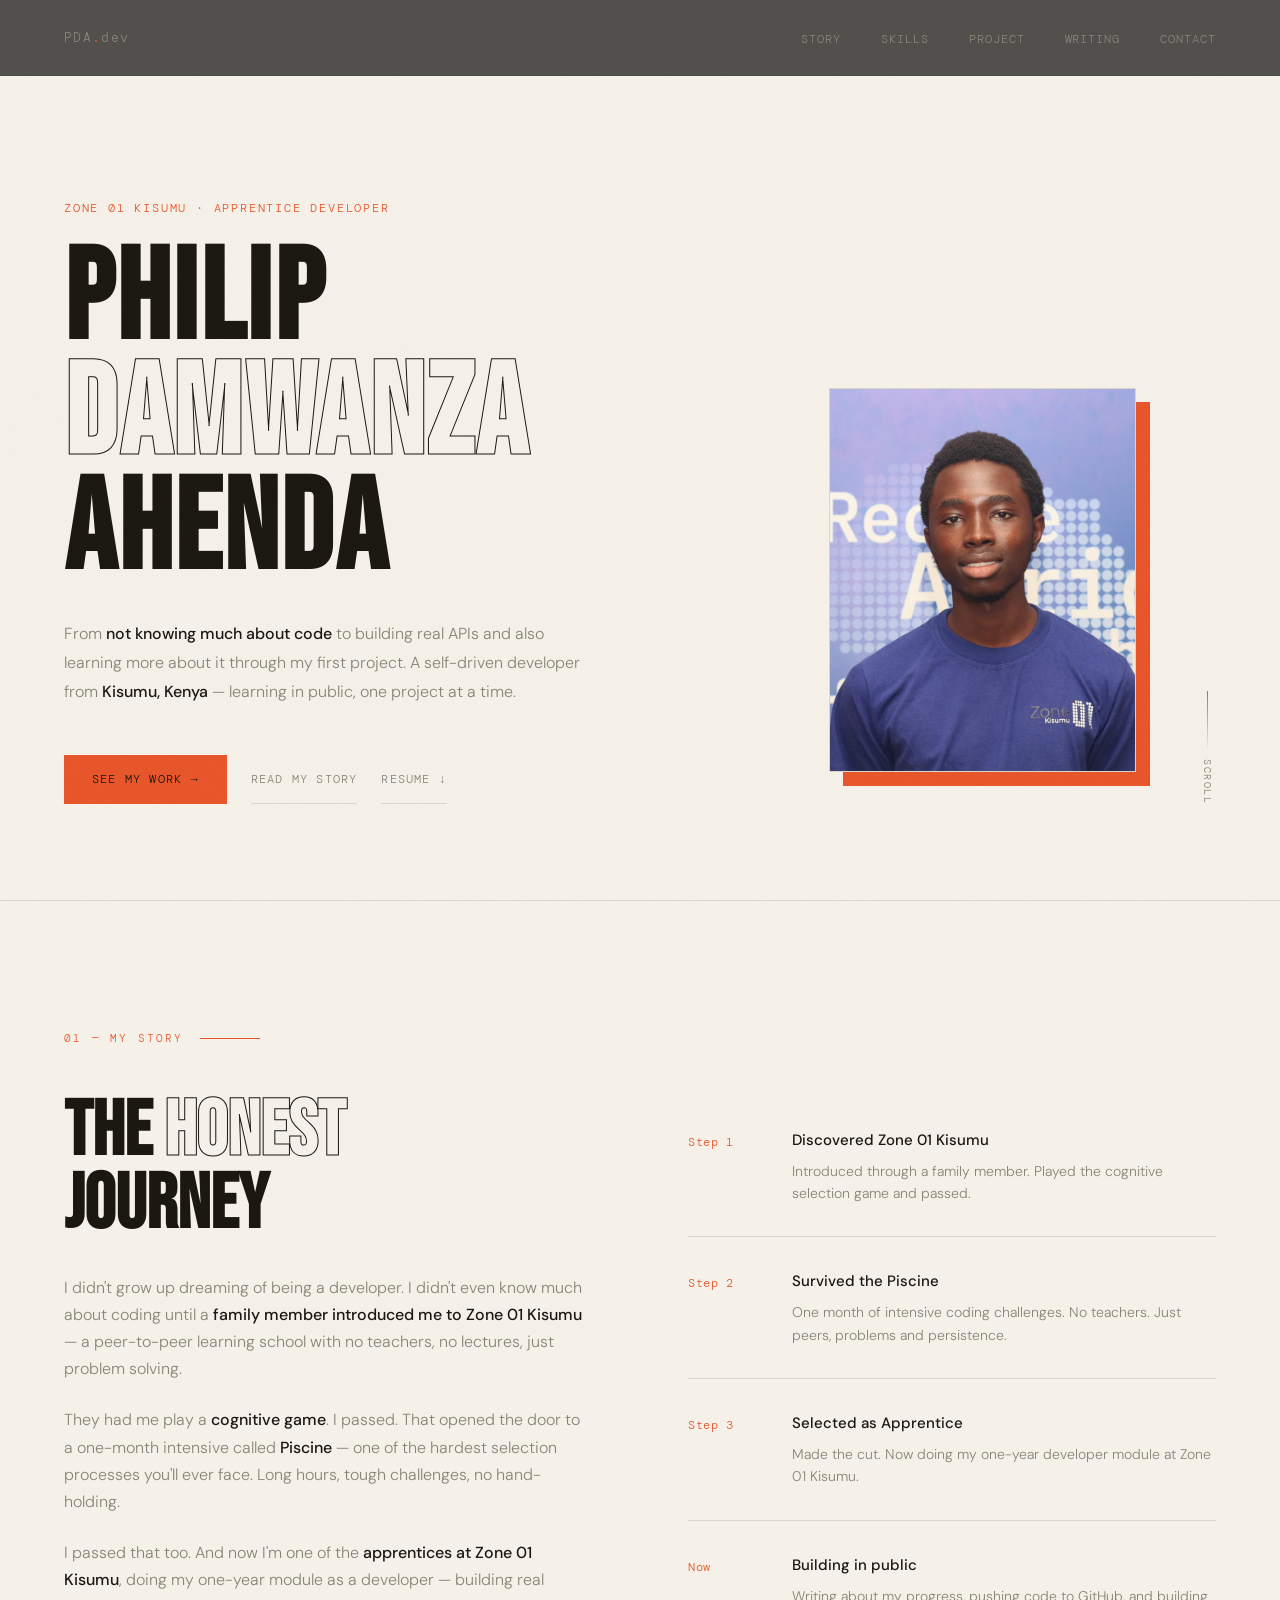
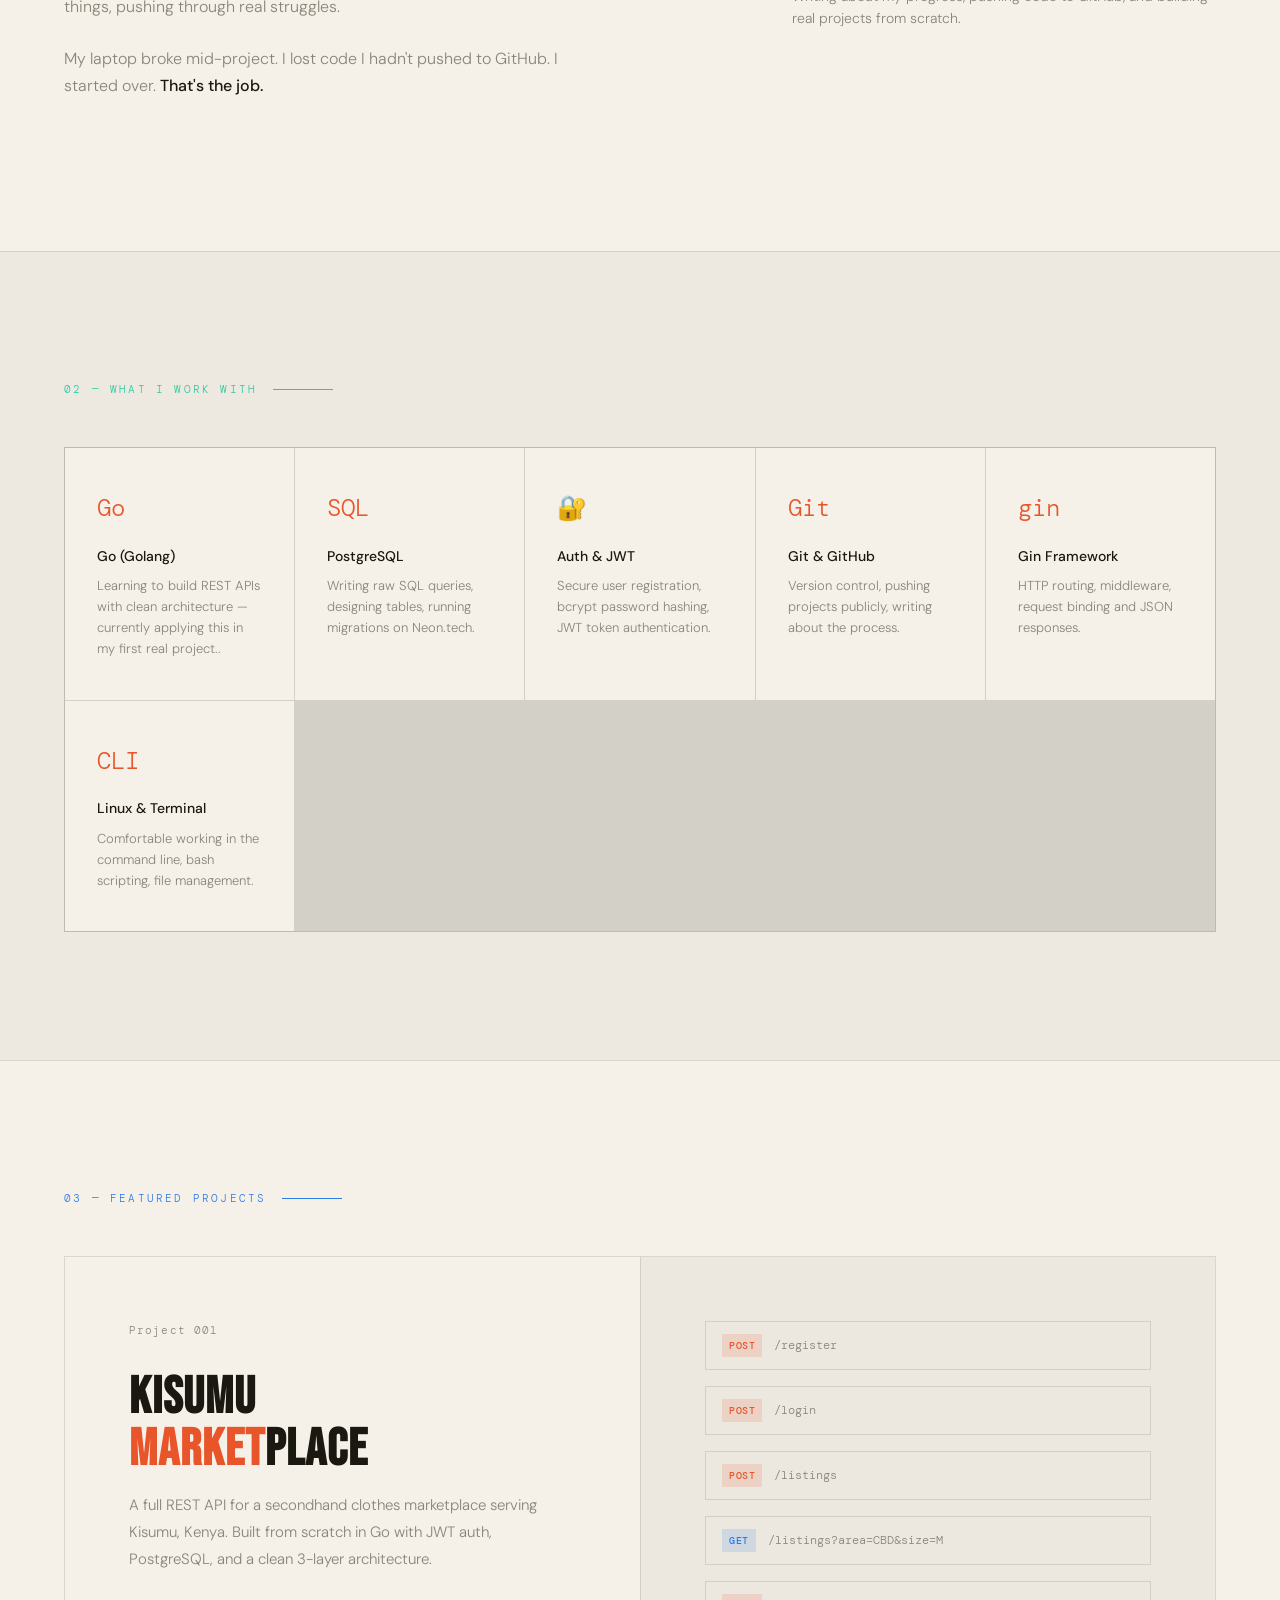
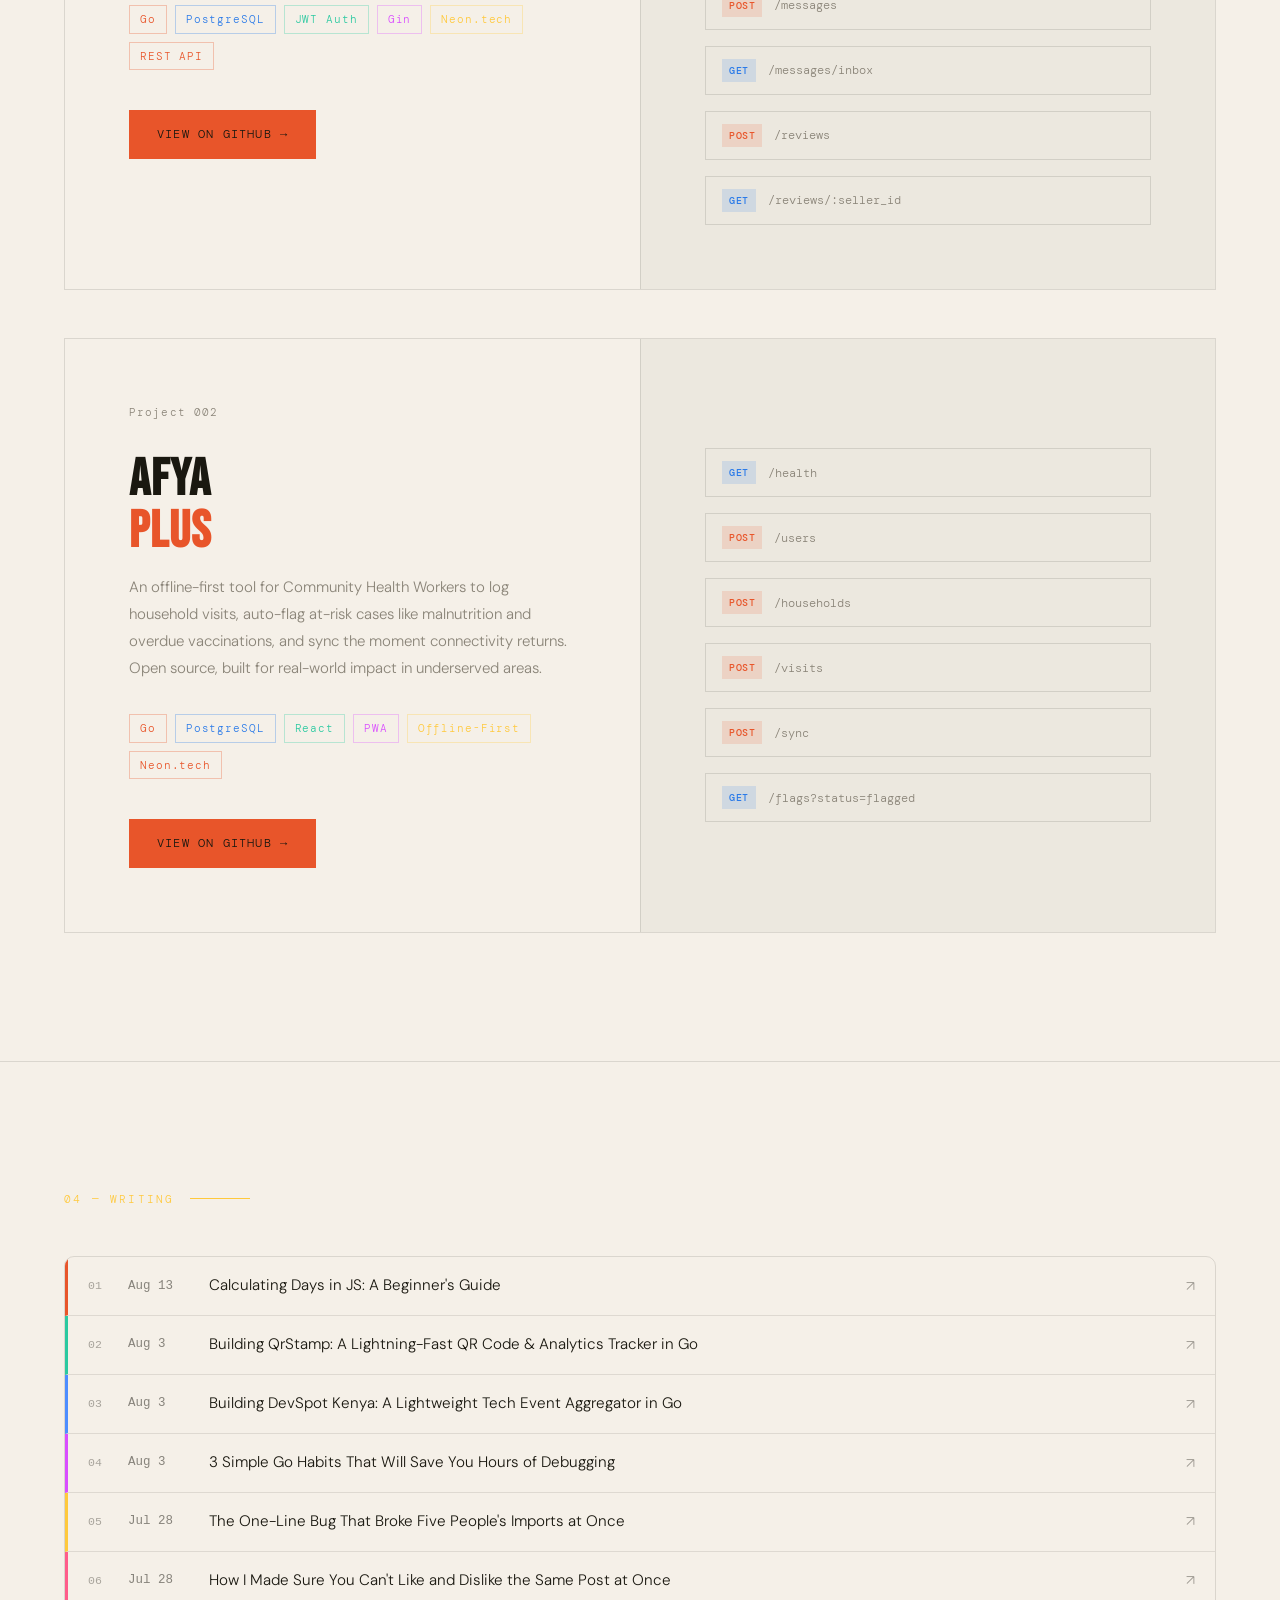
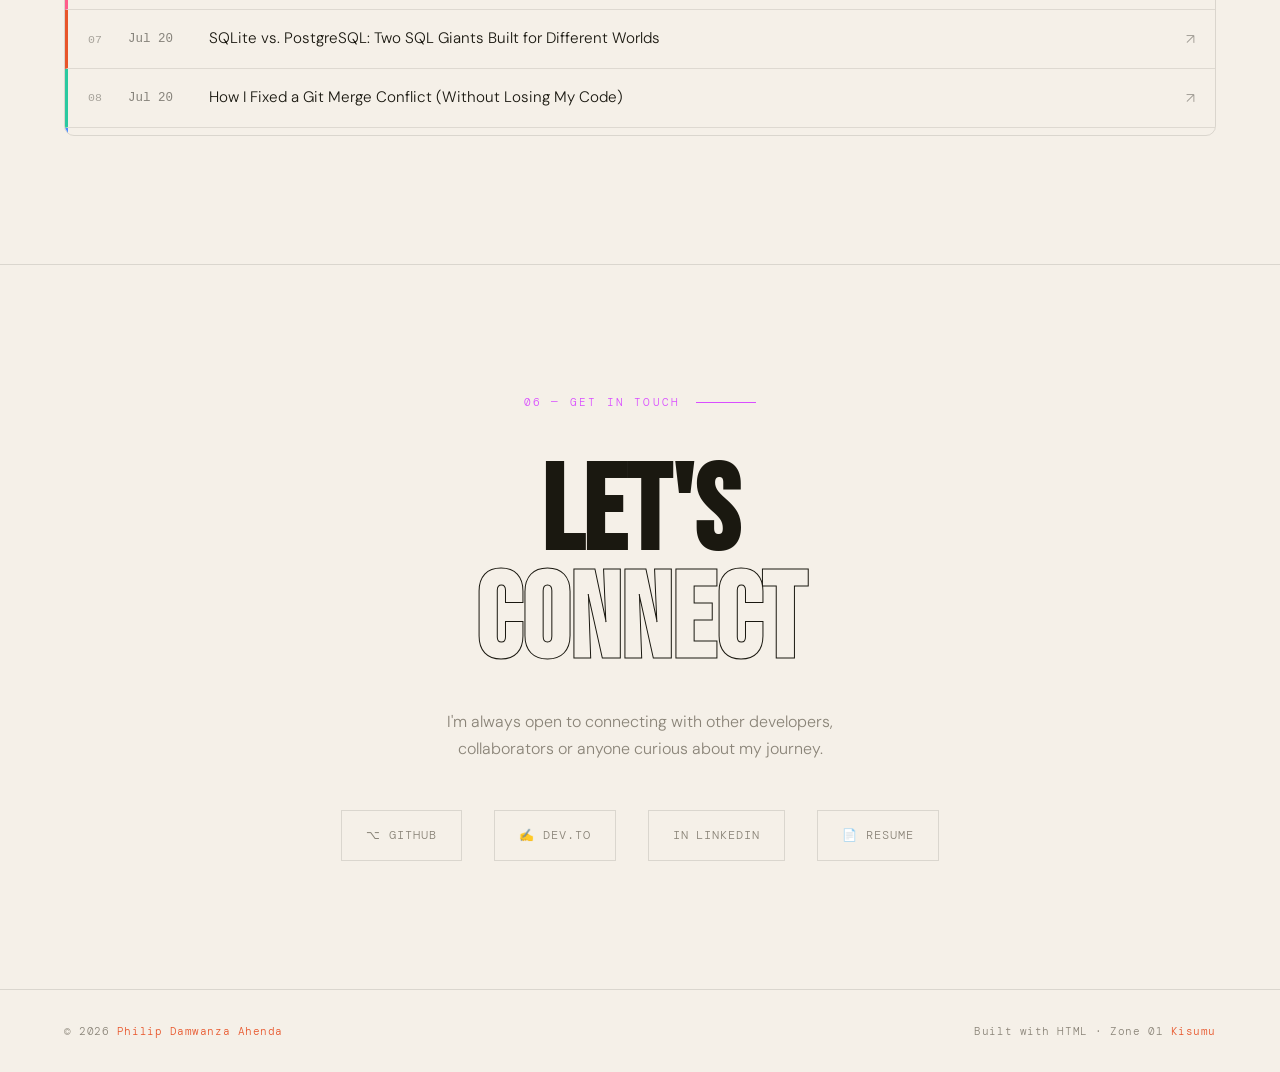
==== commit 805e90a5: "Add resume" ====
--- a/index.html
+++ b/index.html
@@ -761,6 +761,7 @@
   <div class="hero-cta">
     <a href="#project" class="btn-primary">See my work →</a>
     <a href="#story" class="btn-ghost">Read my story</a>
+    <a href="resume.pdf" target="_blank" class="btn-ghost">Resume ↓</a>
   </div>
   <div class="hero-scroll">
     <div class="scroll-line"></div>
@@ -1073,6 +1074,7 @@
     <a href="https://github.com/kahenda" target="_blank" class="social-link">⌥ GitHub</a>
     <a href="https://dev.to/kahenda" target="_blank" class="social-link">✍ Dev.to</a>
     <a href="https://www.linkedin.com/pulse/how-i-managed-push-my-work-public-github-profile-from-philip-damwanza-ftdff" target="_blank" class="social-link">in LinkedIn</a>
+    <a href="resume.pdf" target="_blank" class="social-link">📄 Resume</a>
   </div>
 </section>
 
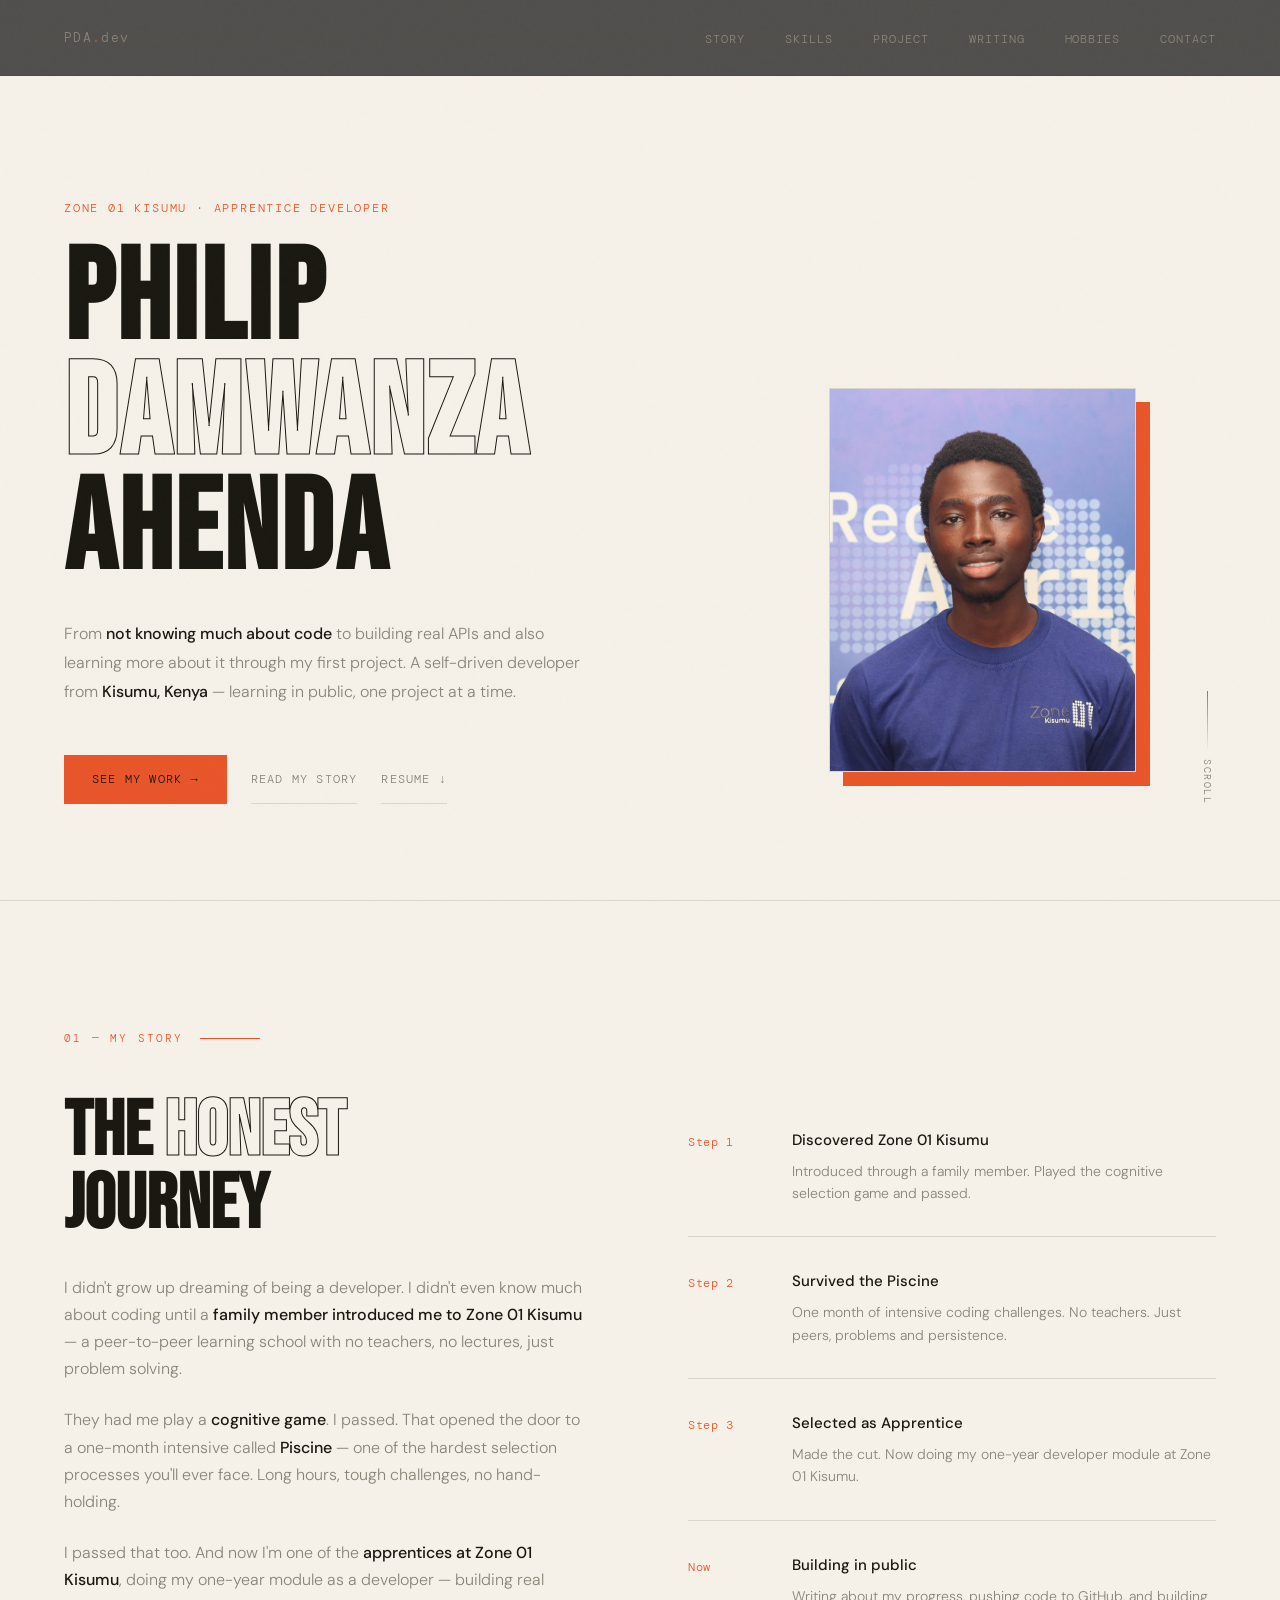
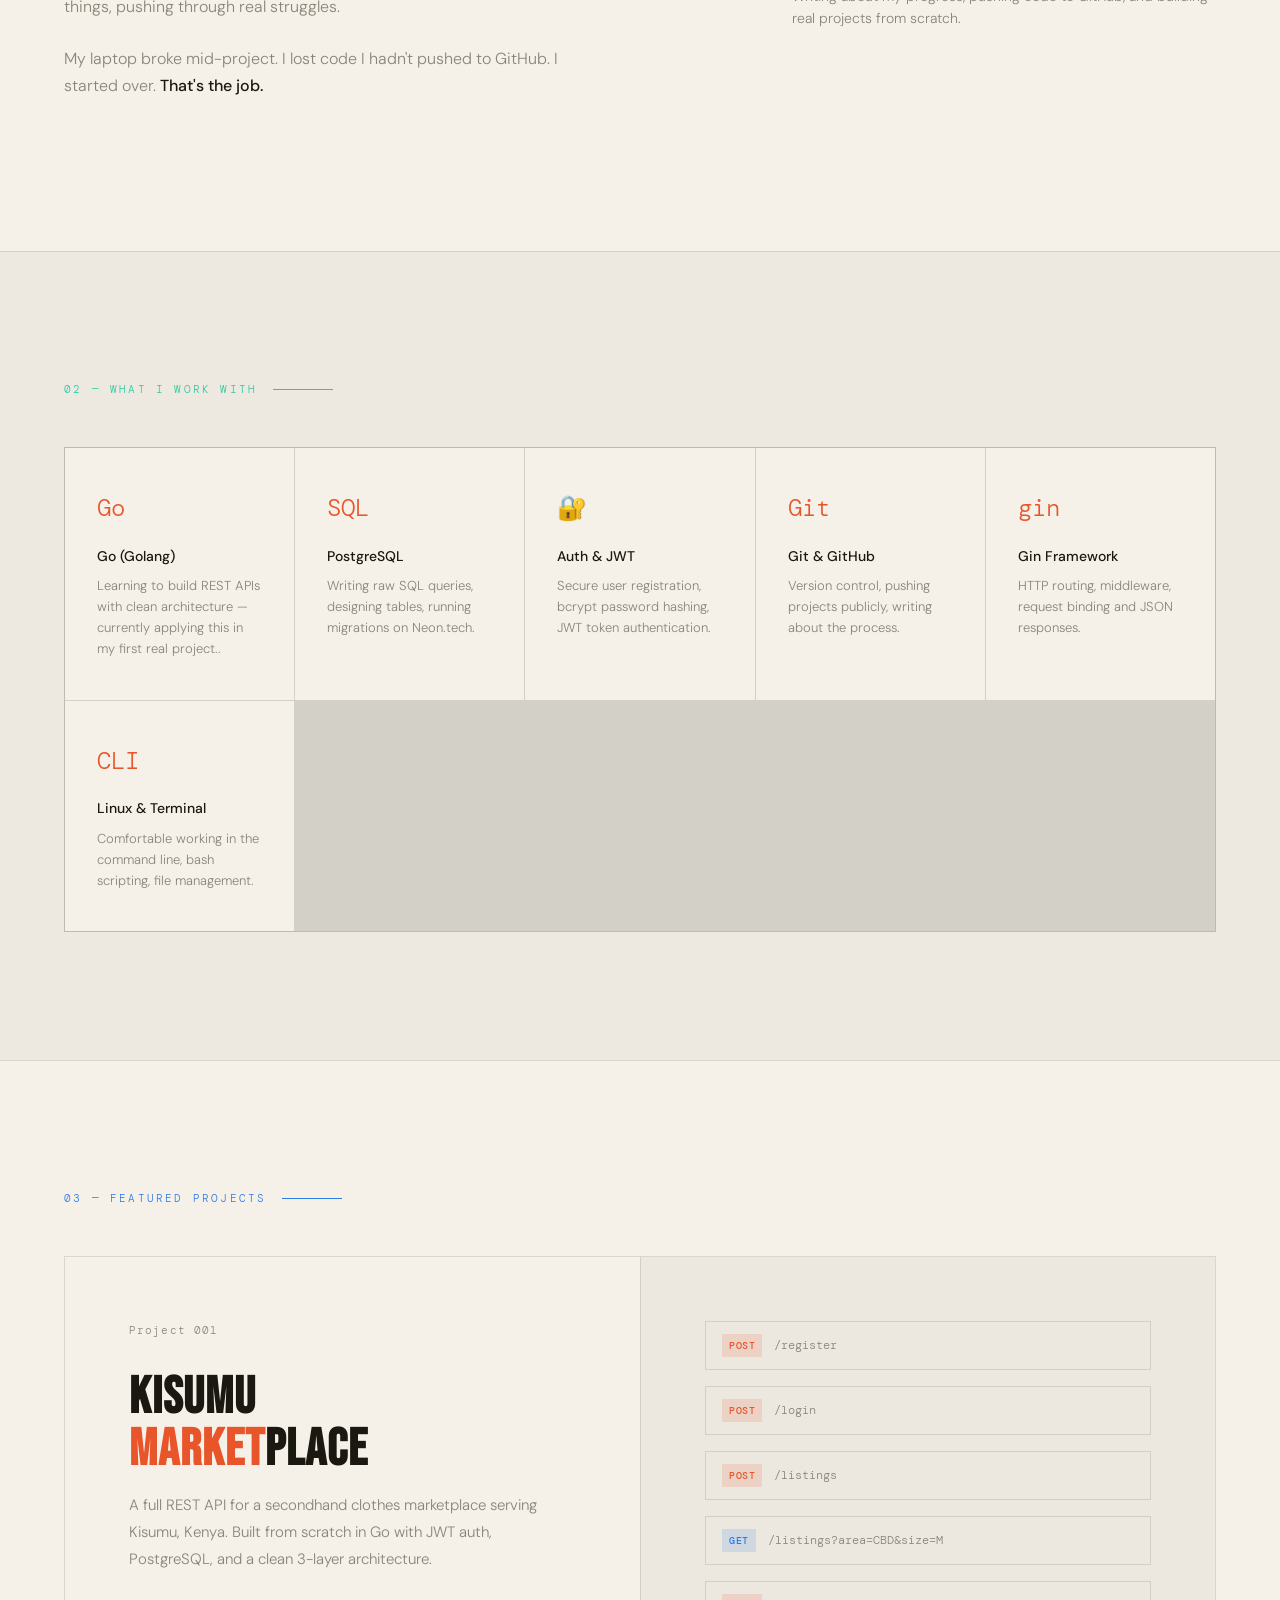
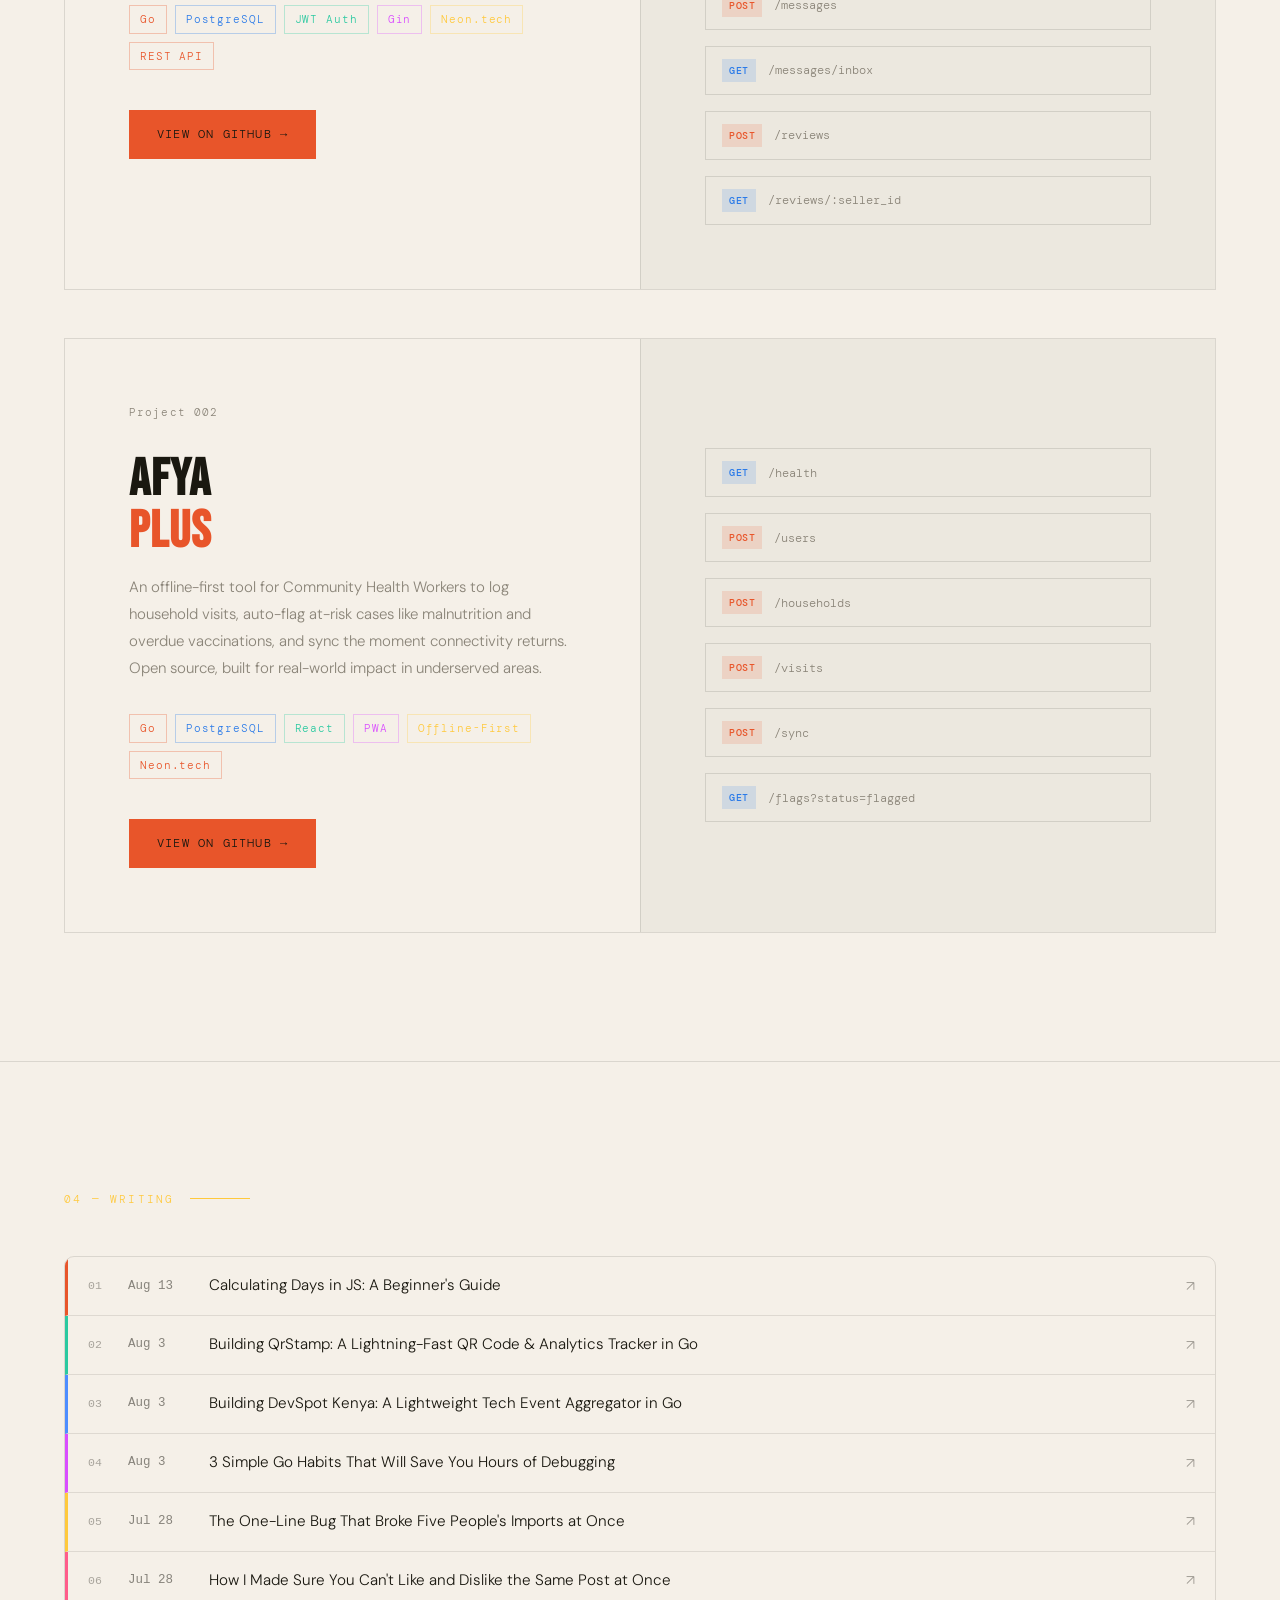
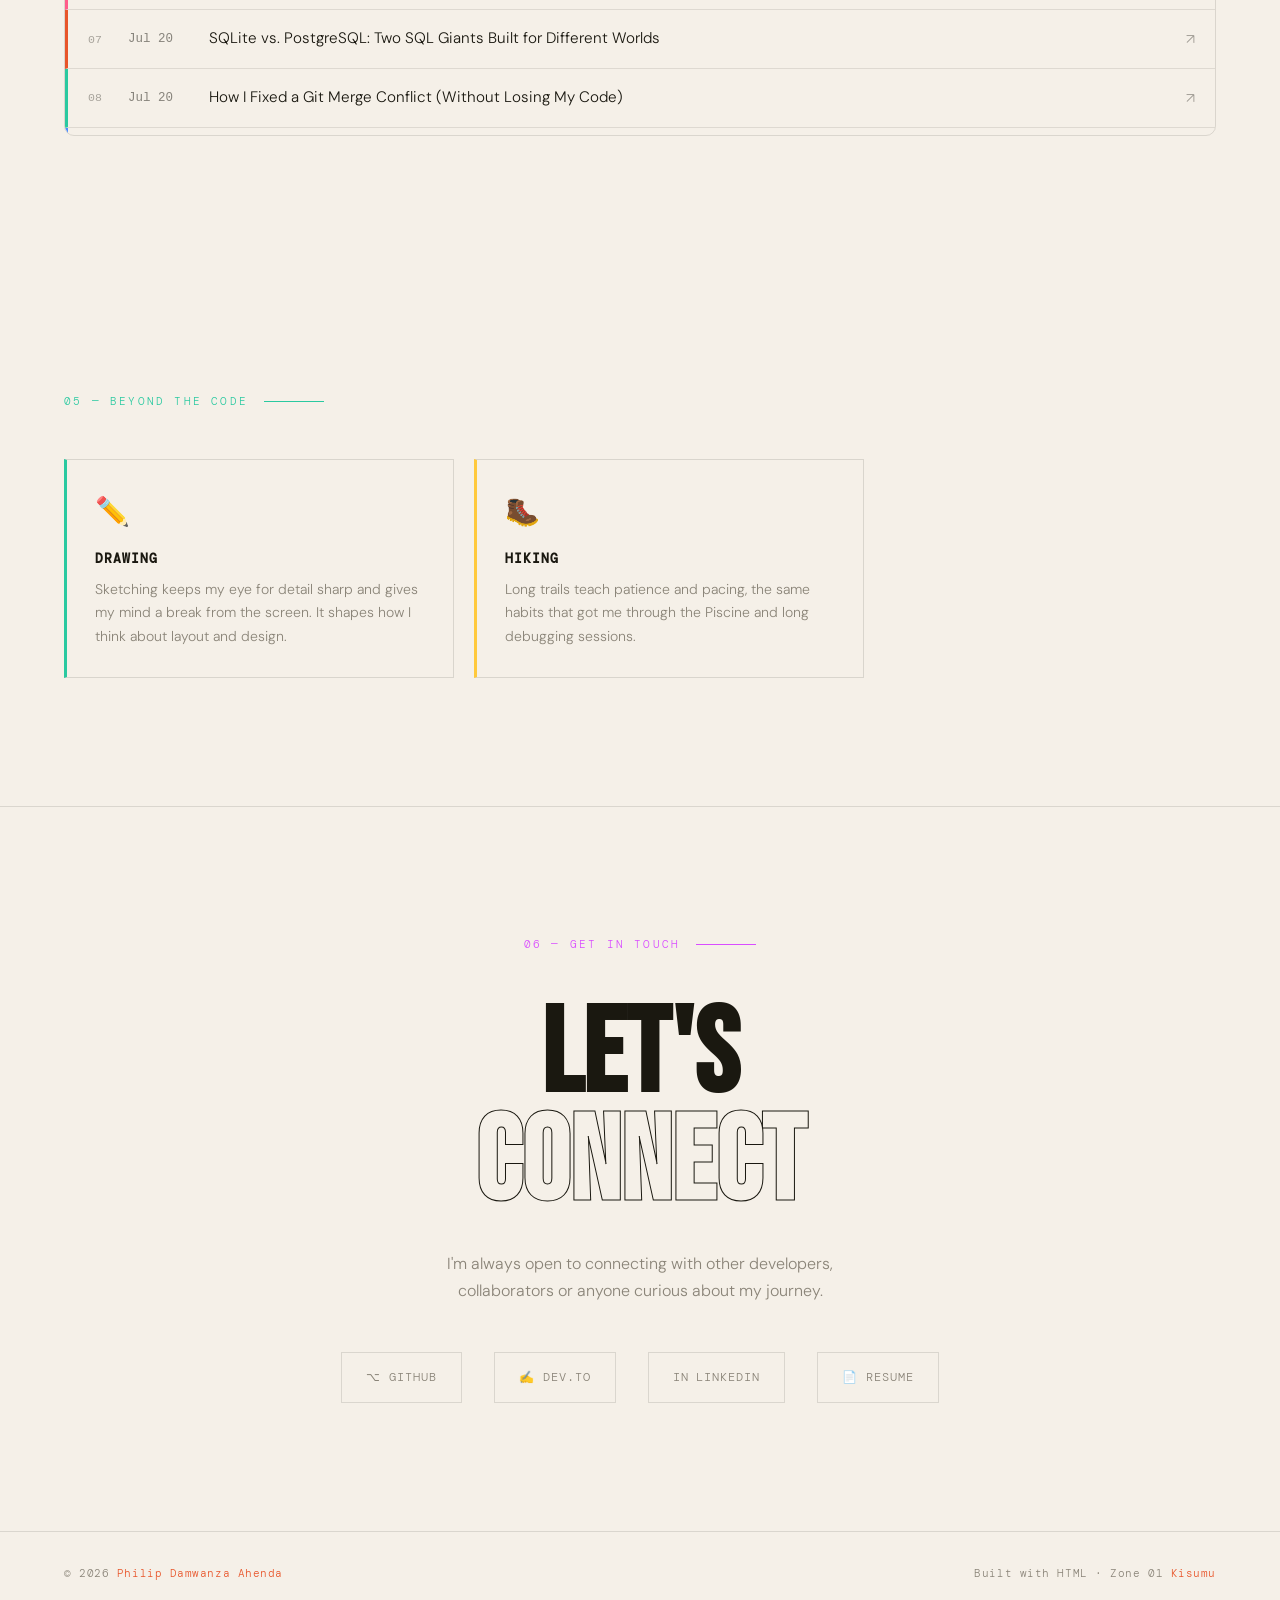
==== commit b8793321: "Add hobbies section" ====
--- a/index.html
+++ b/index.html
@@ -243,6 +243,17 @@
   @media (max-width: 1000px) {
     .hero-photo { position: static; width: 170px; margin-bottom: 2rem; box-shadow: 8px 8px 0 var(--accent); }
   }
+
+
+  /* HOBBIES */
+  .hobby-grid { display: grid; grid-template-columns: repeat(auto-fit, minmax(260px, 1fr)); gap: 1.25rem; max-width: 800px; }
+  .hobby { border: 1px solid var(--border); border-left: 3px solid var(--accent3); padding: 1.75rem; }
+  .hobby:nth-child(2) { border-left-color: var(--accent5); }
+  .hobby .emoji { font-size: 28px; display: block; margin-bottom: 0.75rem; }
+  .hobby h4 { font-family: 'DM Mono', monospace; font-size: 13px; letter-spacing: 0.08em; text-transform: uppercase; margin-bottom: 0.5rem; }
+  .hobby p { font-size: 14px; color: var(--muted); line-height: 1.7; }
+  #hobbies .section-label { color: var(--accent3); }
+  #hobbies .section-label::after { background: var(--accent3); }
 
   /* SECTIONS */
   section { padding: 8rem 4rem; }
@@ -740,6 +751,7 @@
     <li><a href="#skills">Skills</a></li>
     <li><a href="#project">Project</a></li>
     <li><a href="#writing">Writing</a></li>
+    <li><a href="#hobbies">Hobbies</a></li>
     <li><a href="#contact">Contact</a></li>
   </ul>
 </nav>
@@ -1065,6 +1077,15 @@
   </div>
 </section>
 
+<!-- HOBBIES -->
+<section class="hobbies" id="hobbies">
+  <div class="section-label">05 — Beyond the Code</div>
+  <div class="hobby-grid reveal">
+    <div class="hobby"><span class="emoji">✏️</span><h4>Drawing</h4><p>Sketching keeps my eye for detail sharp and gives my mind a break from the screen. It shapes how I think about layout and design.</p></div>
+    <div class="hobby"><span class="emoji">🥾</span><h4>Hiking</h4><p>Long trails teach patience and pacing, the same habits that got me through the Piscine and long debugging sessions.</p></div>
+  </div>
+</section>
+
 <!-- CONTACT -->
 <section class="contact" id="contact">
   <div class="section-label" style="justify-content:center;">06 — Get In Touch</div>
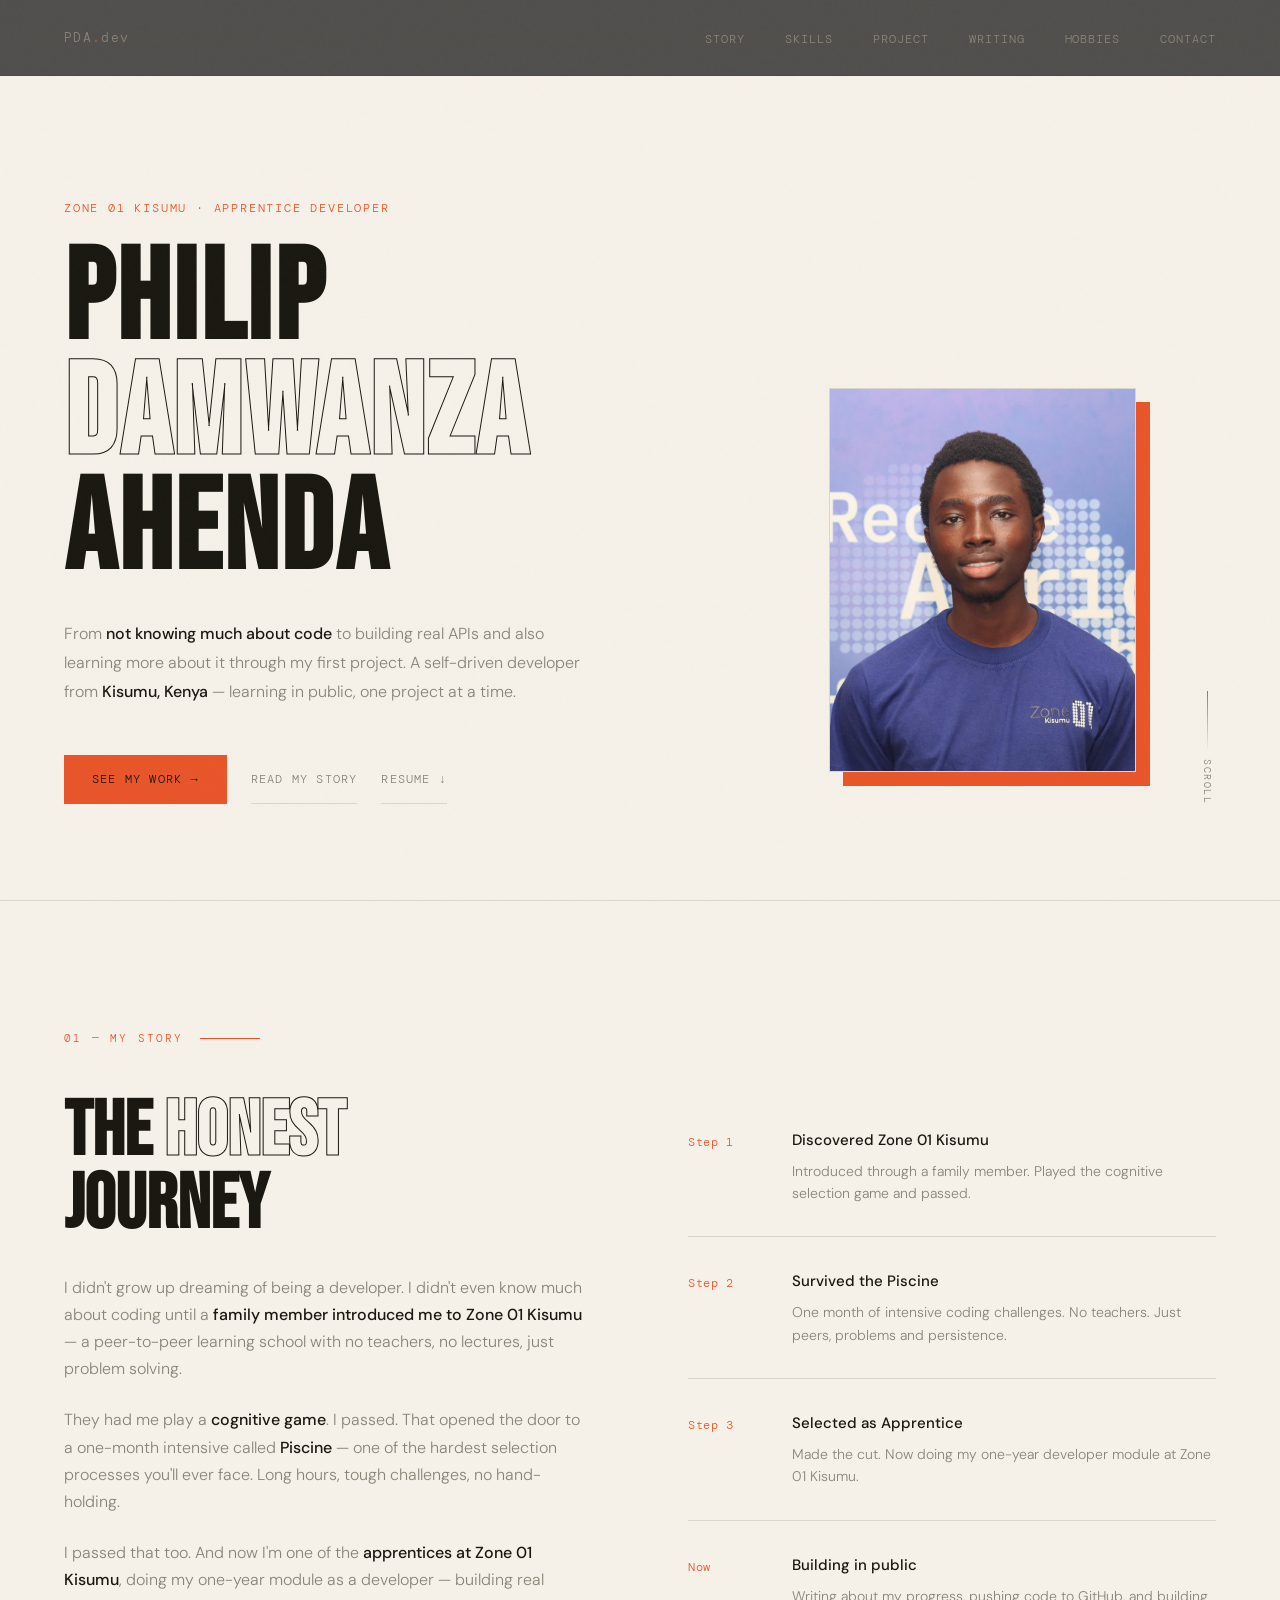
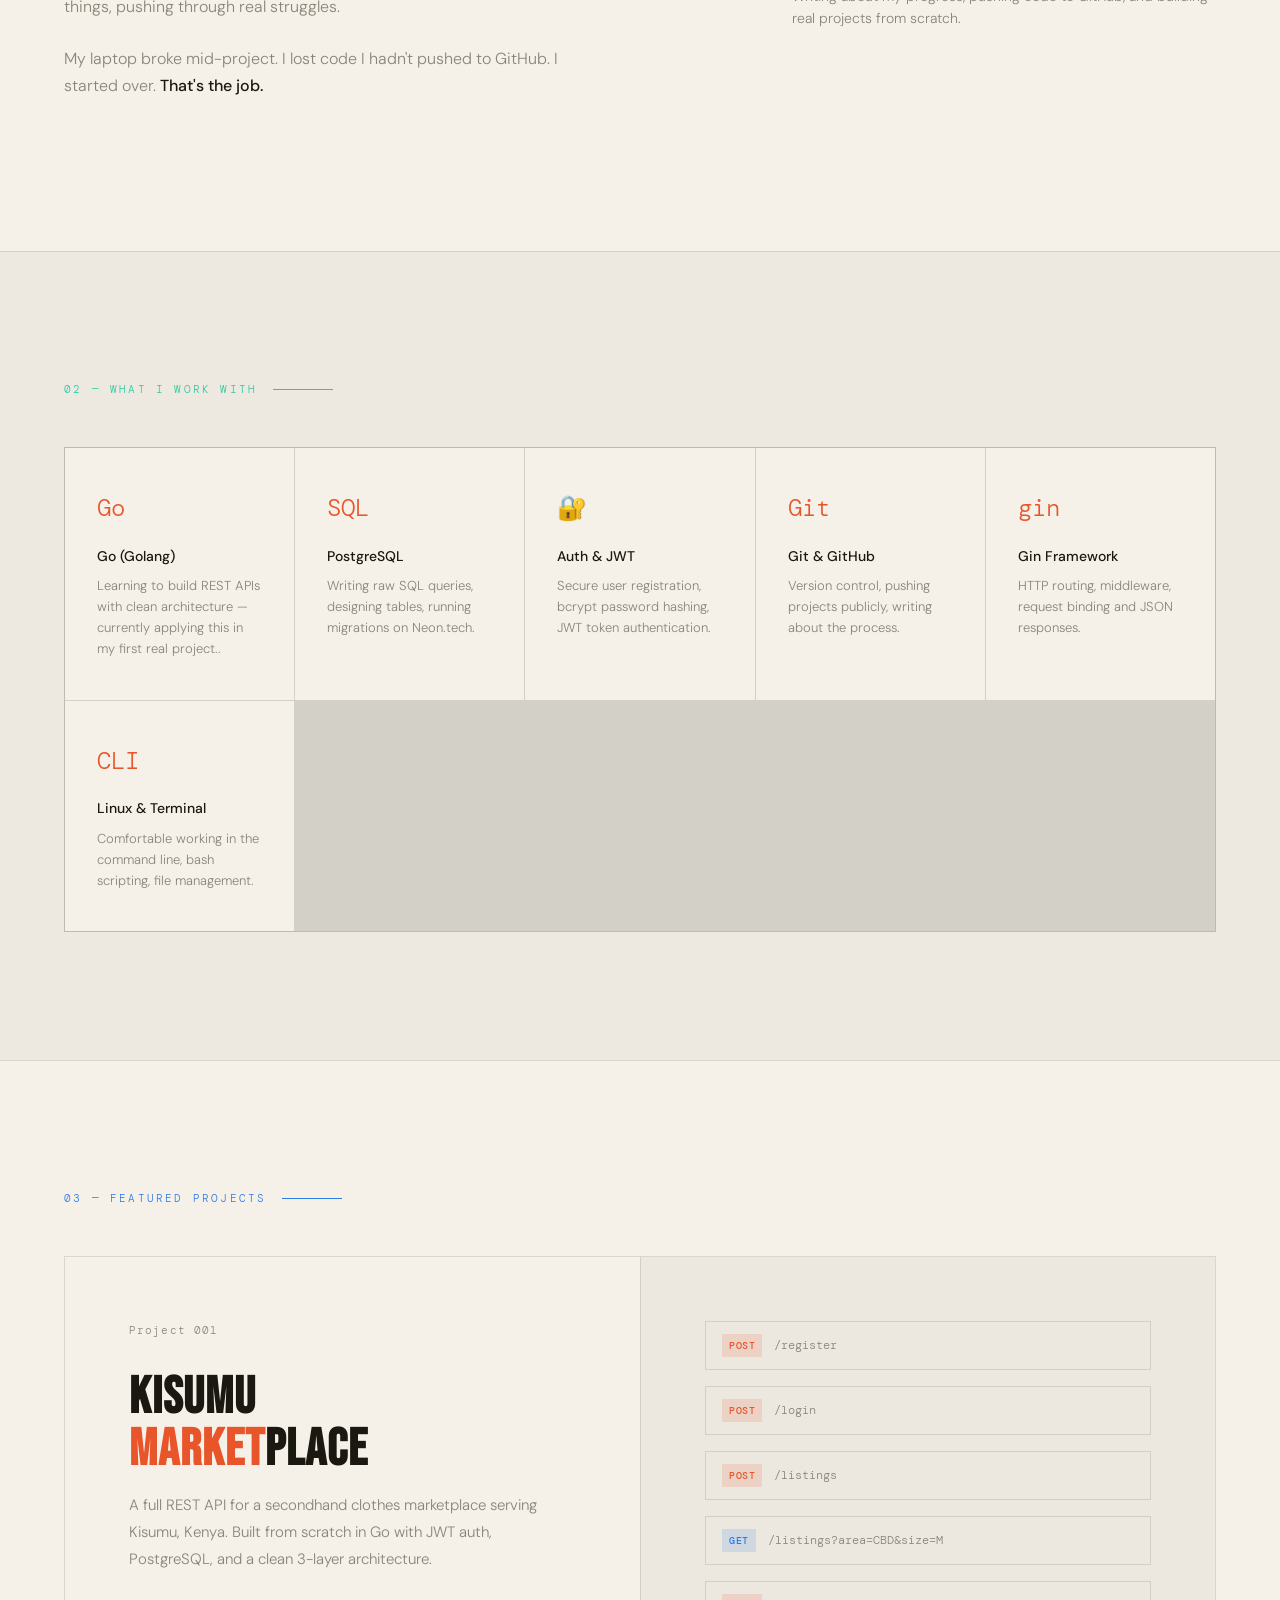
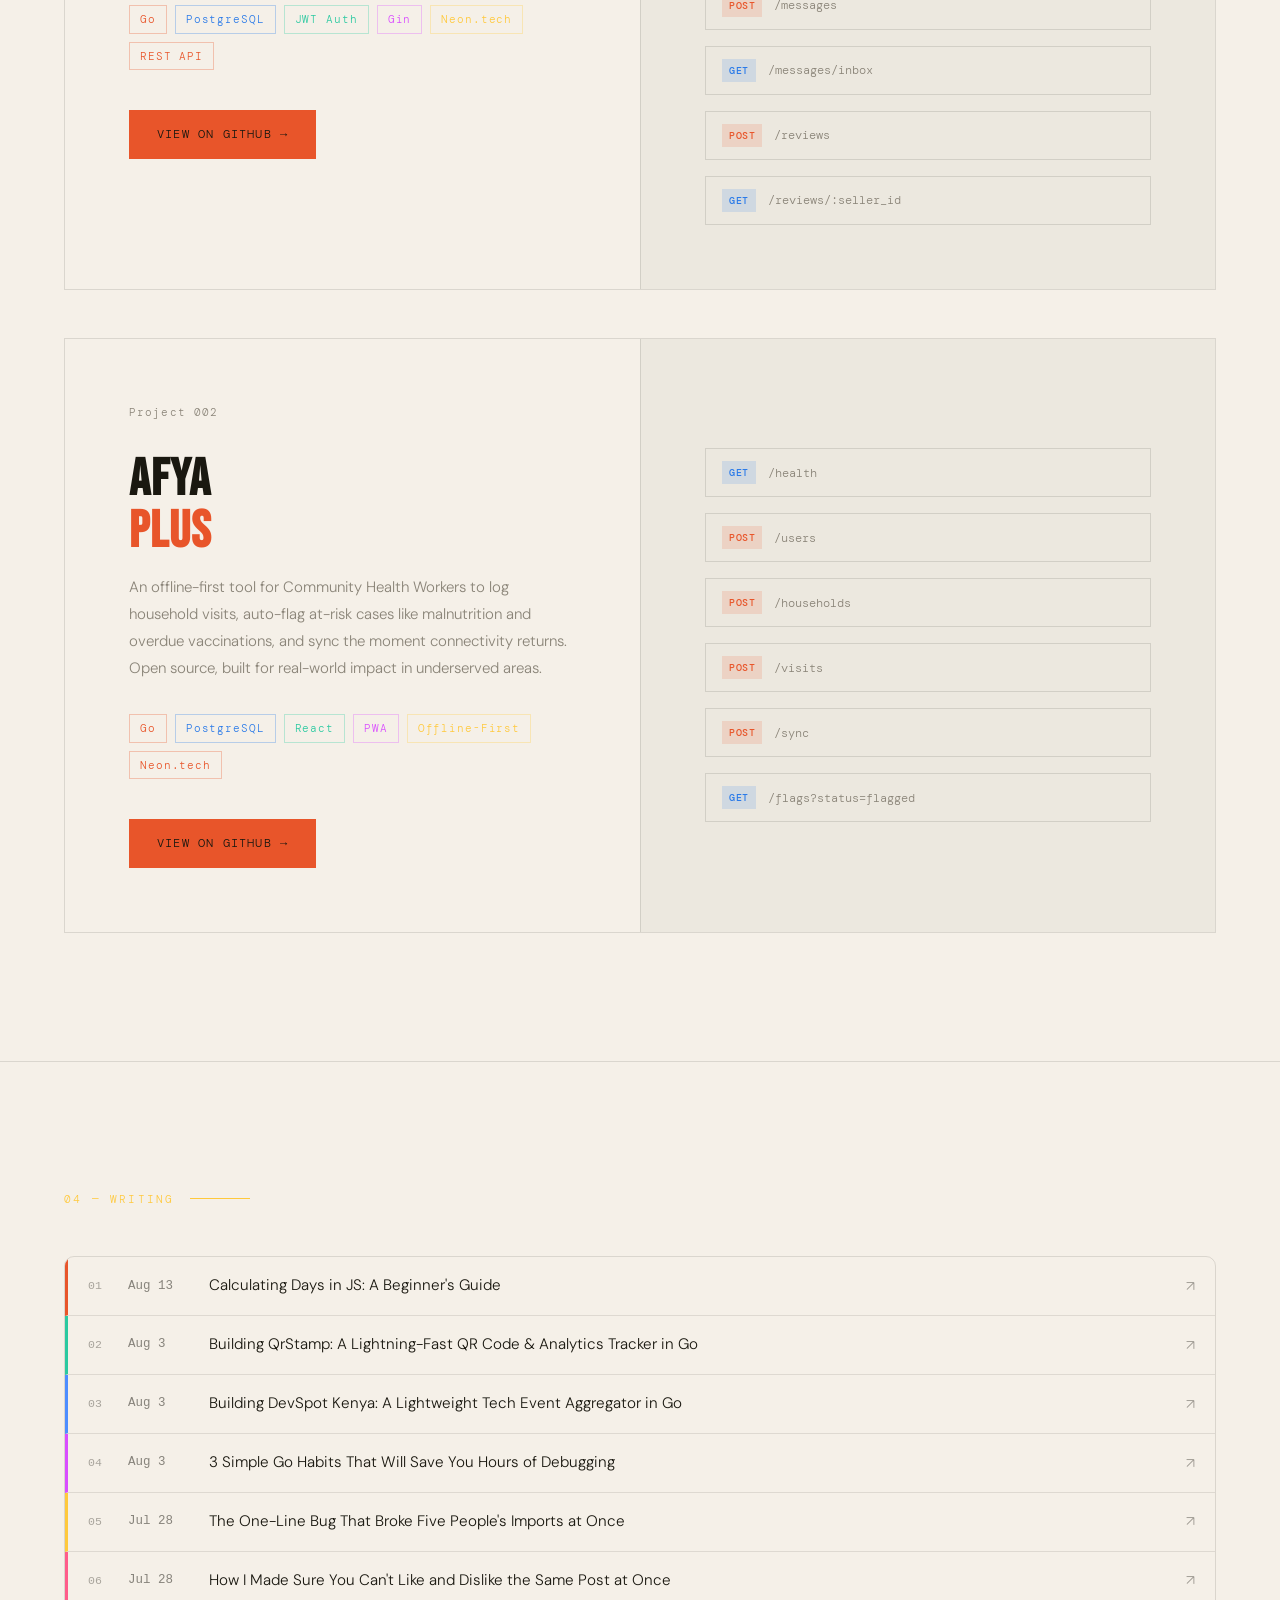
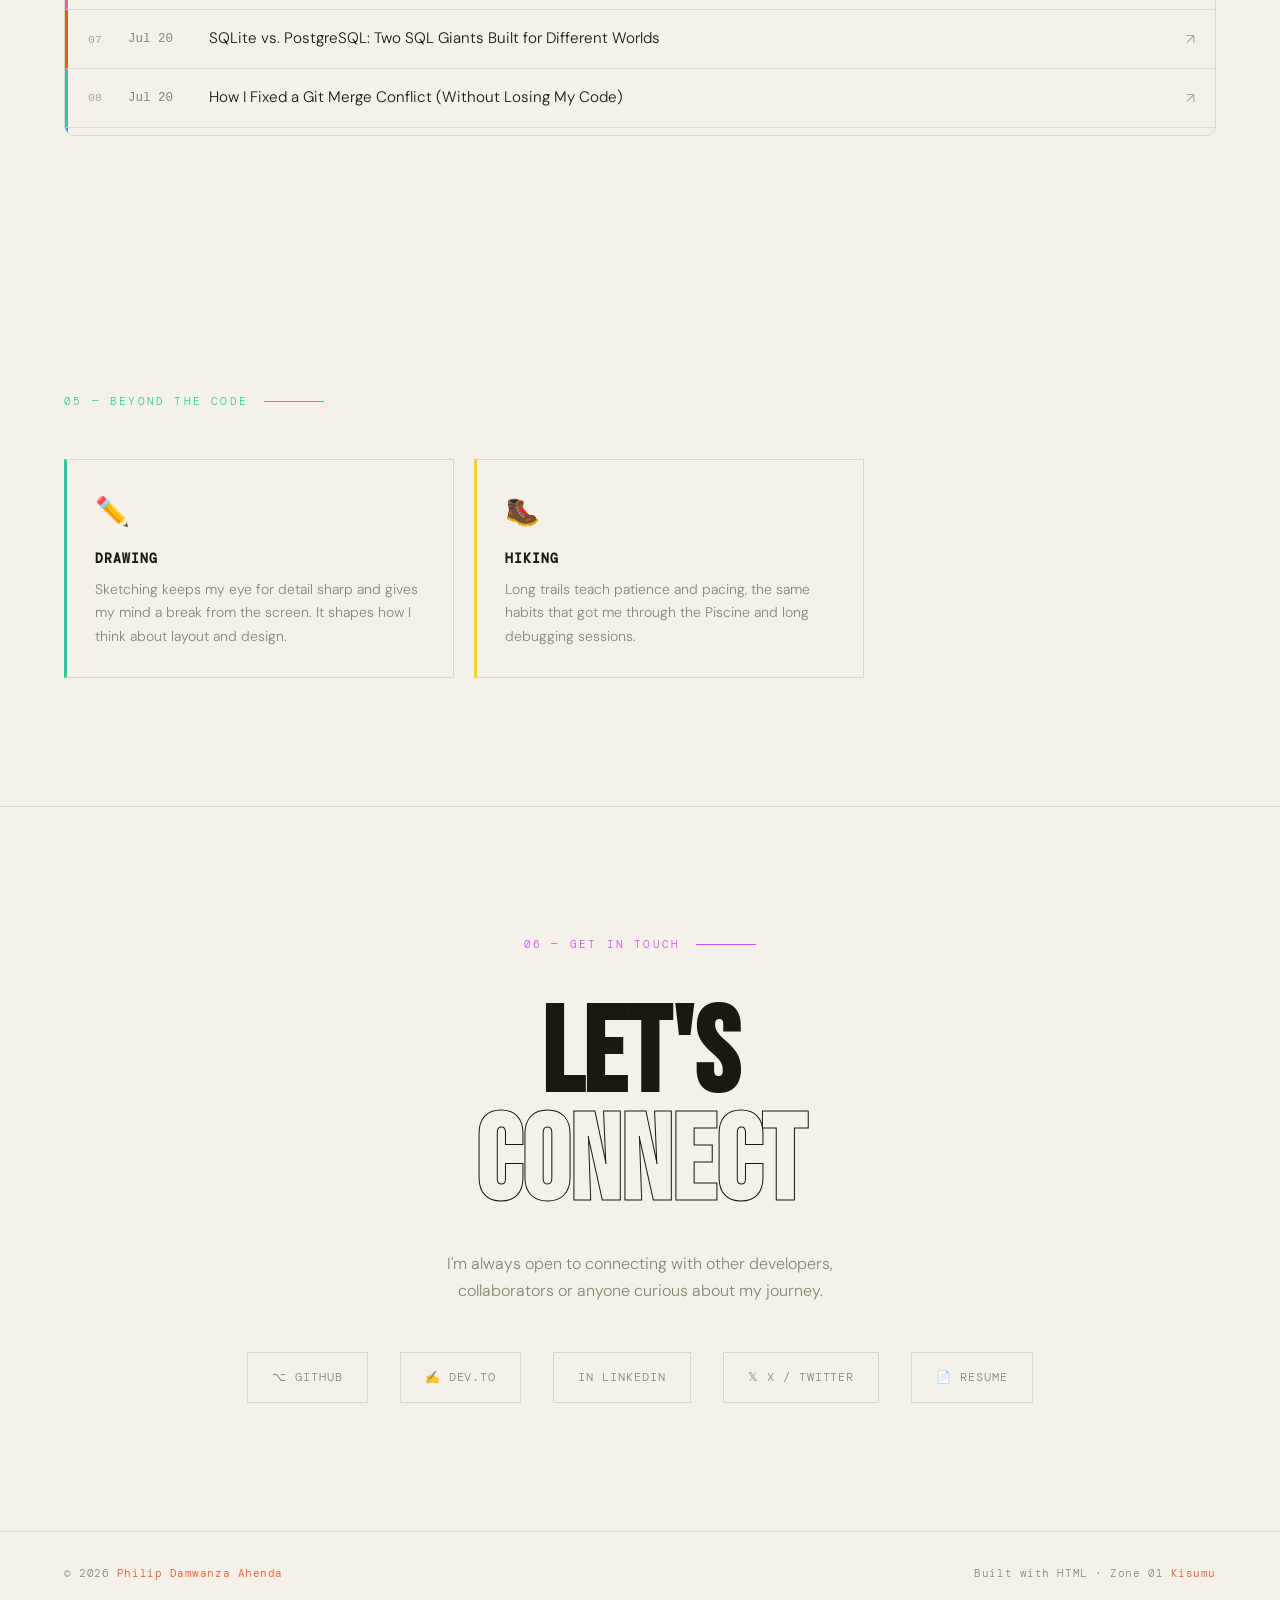
==== commit e1f12a76: "Add X link" ====
--- a/index.html
+++ b/index.html
@@ -1095,6 +1095,7 @@
     <a href="https://github.com/kahenda" target="_blank" class="social-link">⌥ GitHub</a>
     <a href="https://dev.to/kahenda" target="_blank" class="social-link">✍ Dev.to</a>
     <a href="https://www.linkedin.com/pulse/how-i-managed-push-my-work-public-github-profile-from-philip-damwanza-ftdff" target="_blank" class="social-link">in LinkedIn</a>
+    <a href="https://x.com/Philipdamwanza" target="_blank" rel="noopener" class="social-link">𝕏 X / Twitter</a>
     <a href="resume.pdf" target="_blank" class="social-link">📄 Resume</a>
   </div>
 </section>
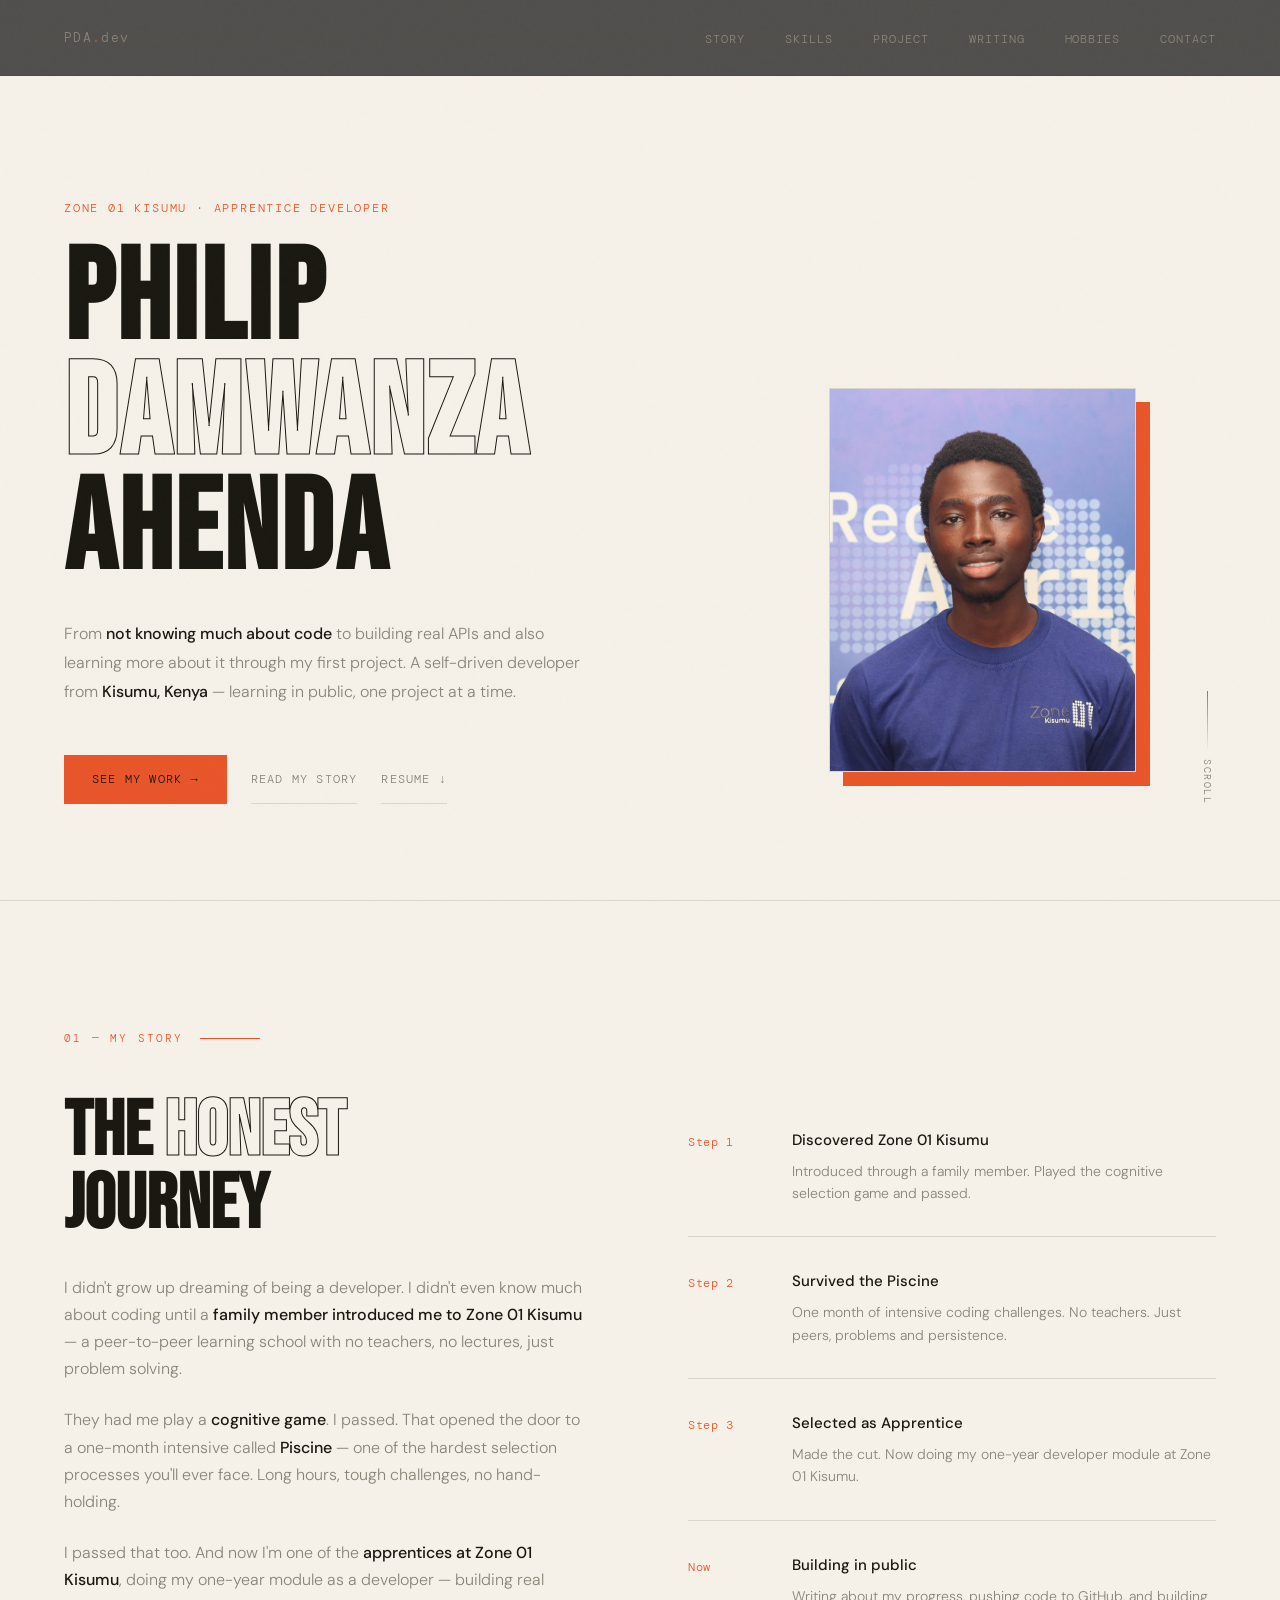
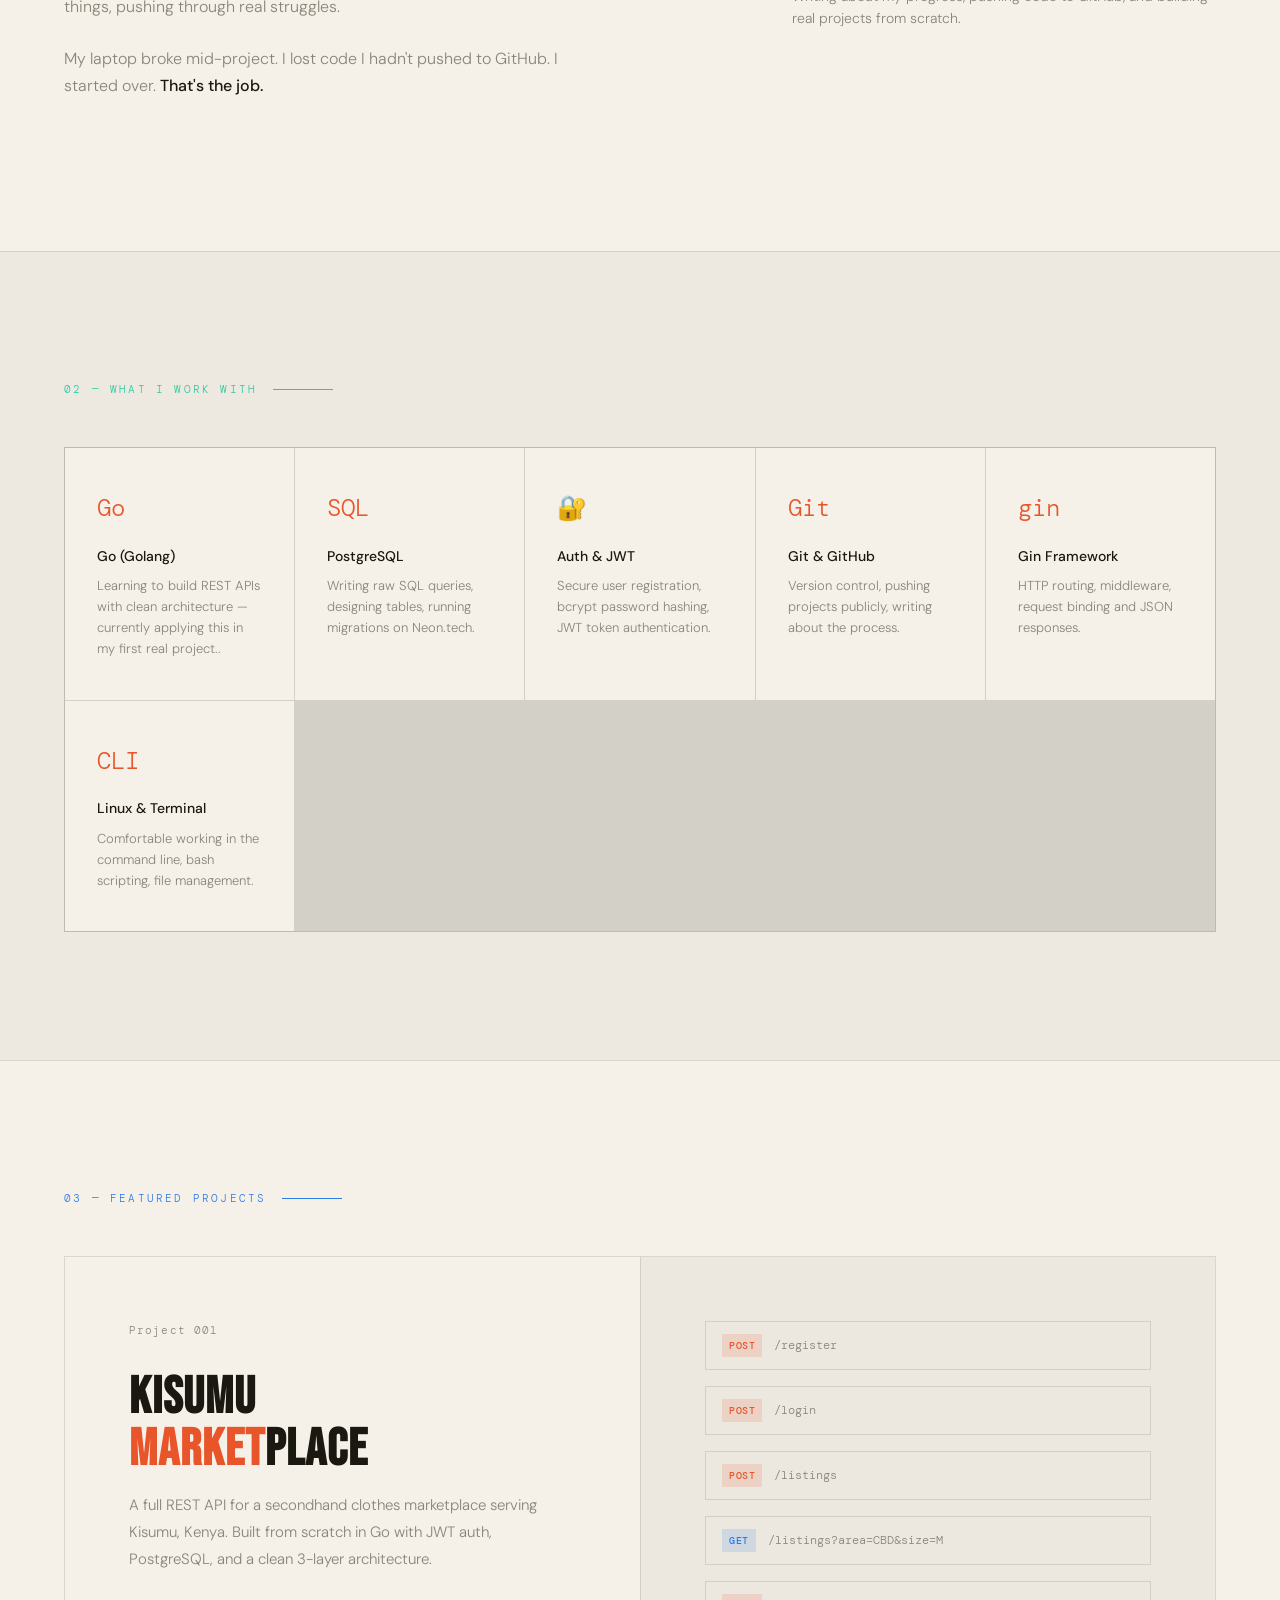
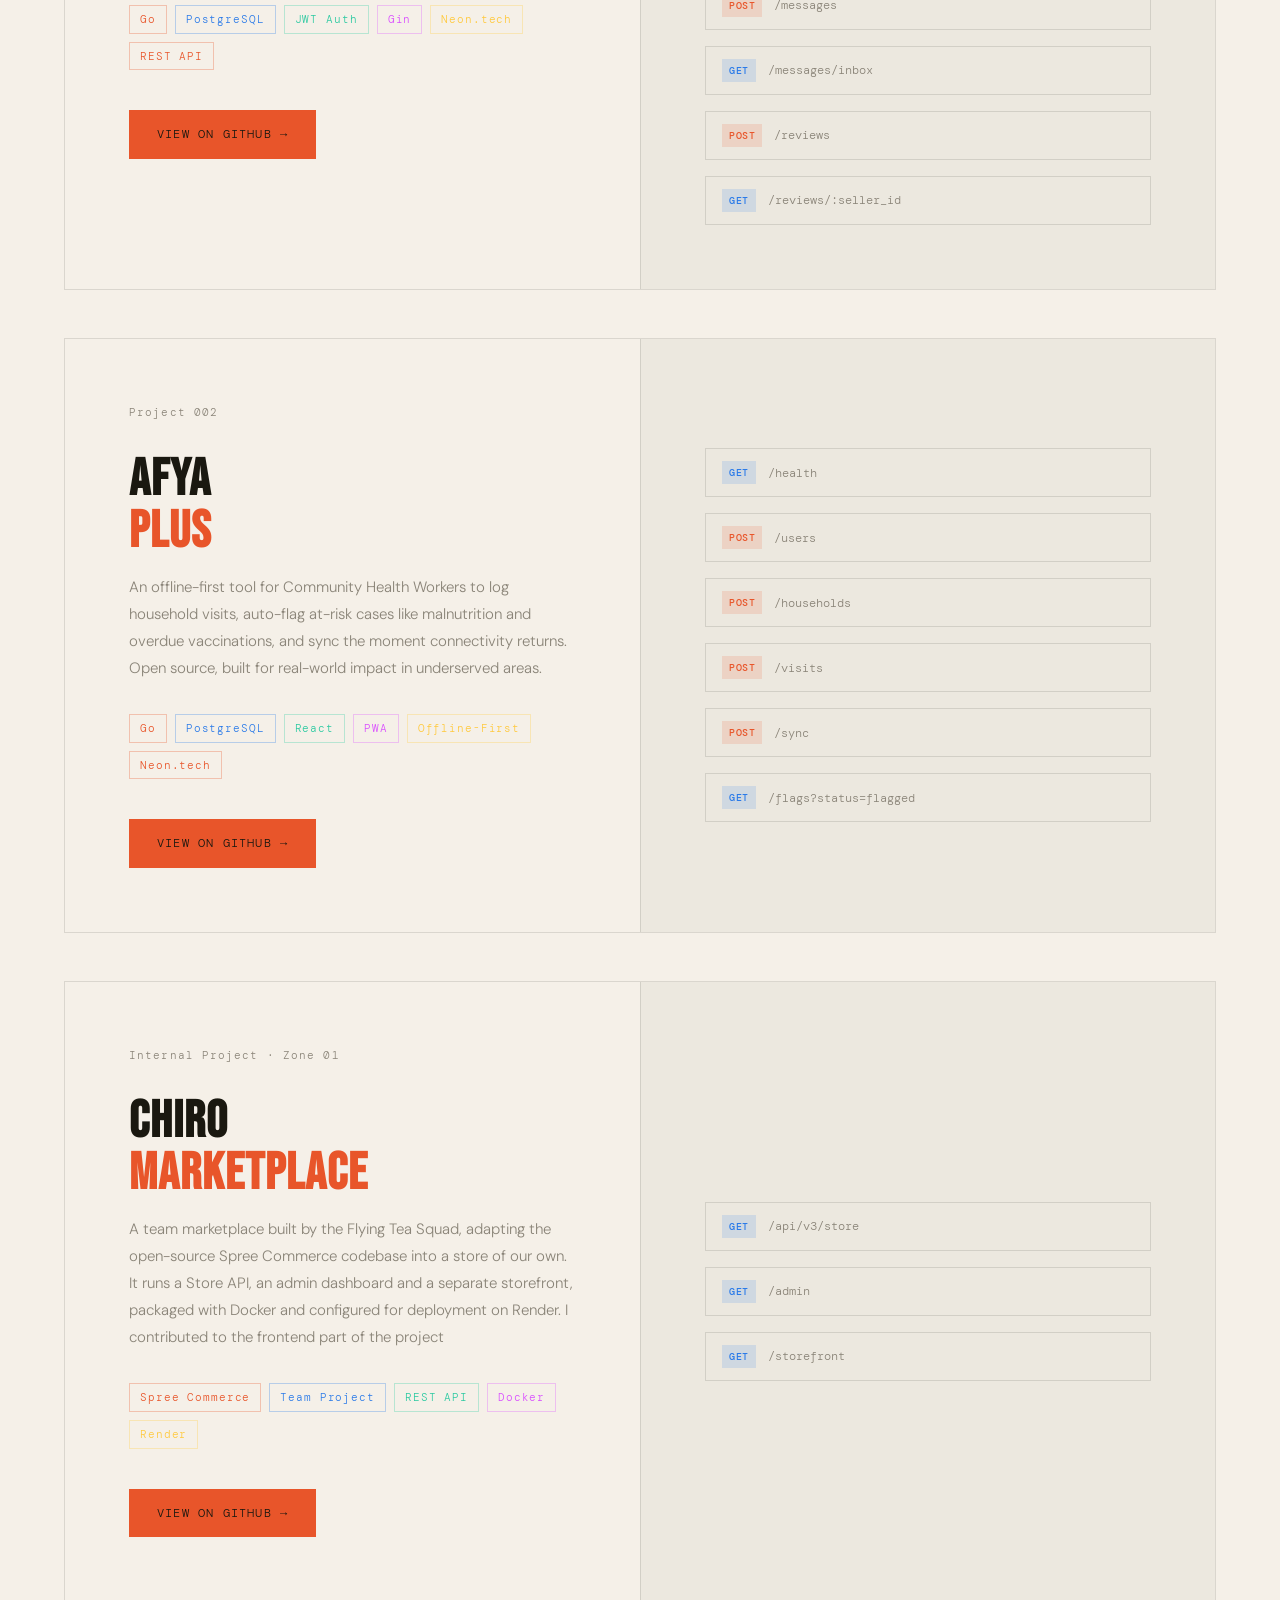
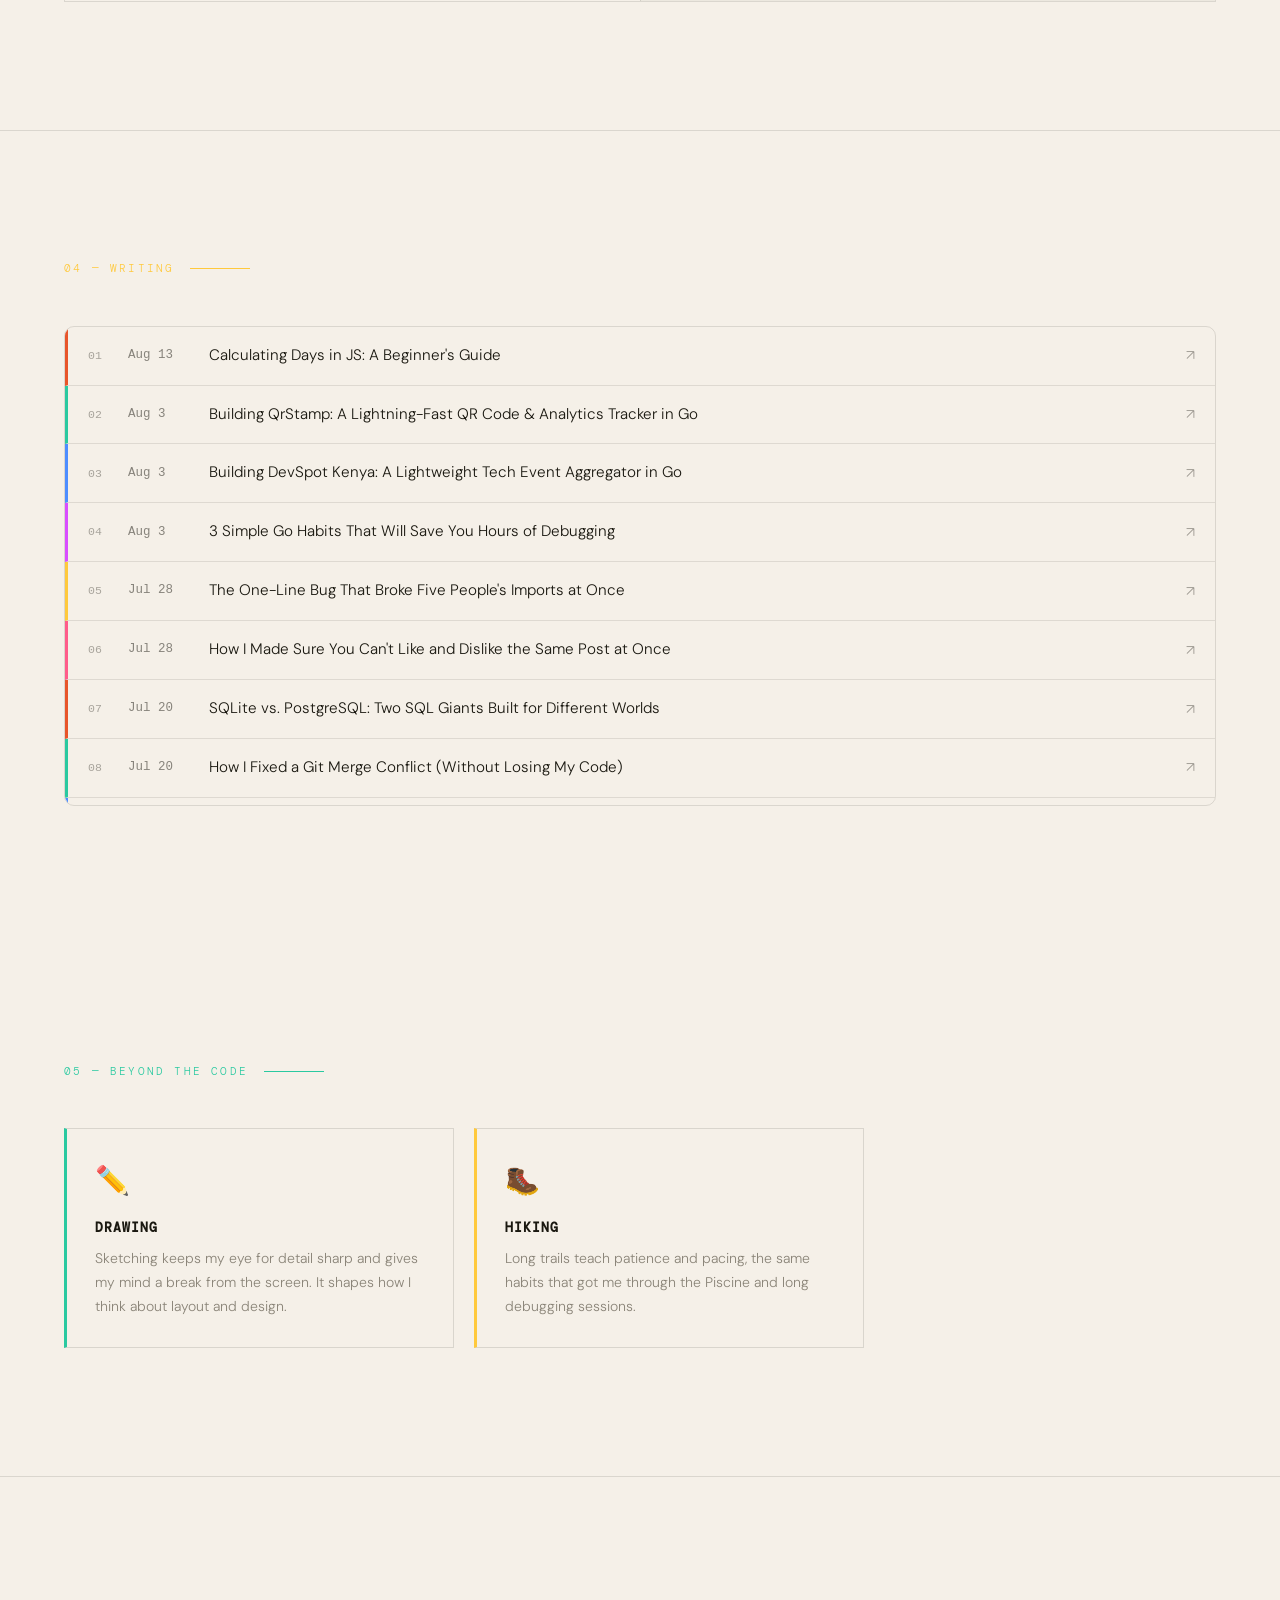
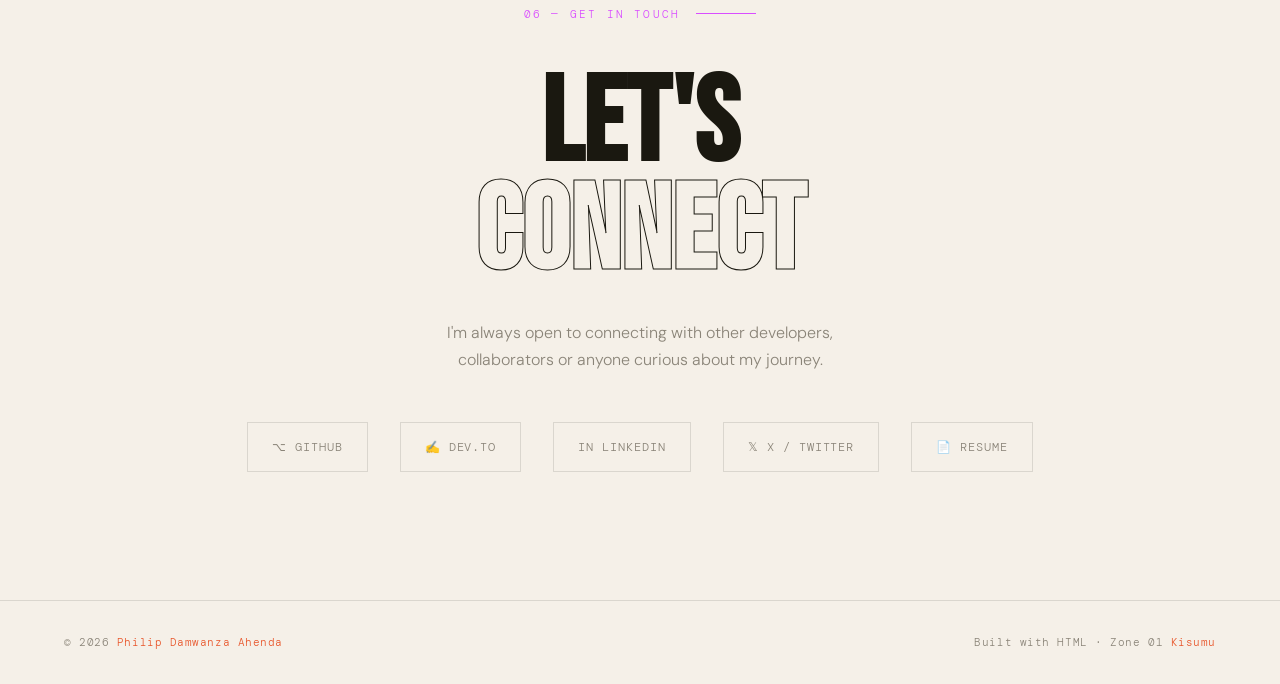
==== commit 8e28f677: "Add Chiro internal project" ====
--- a/index.html
+++ b/index.html
@@ -917,6 +917,26 @@
     <div class="api-route"><span class="method get">GET</span><span class="route-path">/flags?status=flagged</span></div>
   </div>
 </div>
+  <div class="project-card reveal" style="margin-top: 3rem;">
+    <div class="project-info">
+      <div class="project-number">Internal Project · Zone 01</div>
+      <h3>Chiro<br><span>Marketplace</span></h3>
+      <p>A team marketplace built by the Flying Tea Squad, adapting the open-source Spree Commerce codebase into a store of our own. It runs a Store API, an admin dashboard and a separate storefront, packaged with Docker and configured for deployment on Render. I contributed to the frontend part of the project</p>
+      <div class="project-tags">
+        <span class="tag">Spree Commerce</span>
+        <span class="tag">Team Project</span>
+        <span class="tag">REST API</span>
+        <span class="tag">Docker</span>
+        <span class="tag">Render</span>
+      </div>
+      <a href="https://github.com/Flying-Tea-Squad/chiro" target="_blank" class="btn-primary">View on GitHub →</a>
+    </div>
+    <div class="project-visual">
+      <div class="api-route"><span class="method get">GET</span><span class="route-path">/api/v3/store</span></div>
+      <div class="api-route"><span class="method get">GET</span><span class="route-path">/admin</span></div>
+      <div class="api-route"><span class="method get">GET</span><span class="route-path">/storefront</span></div>
+    </div>
+  </div>
 </section>
 
 <!-- ARTICLE -->
